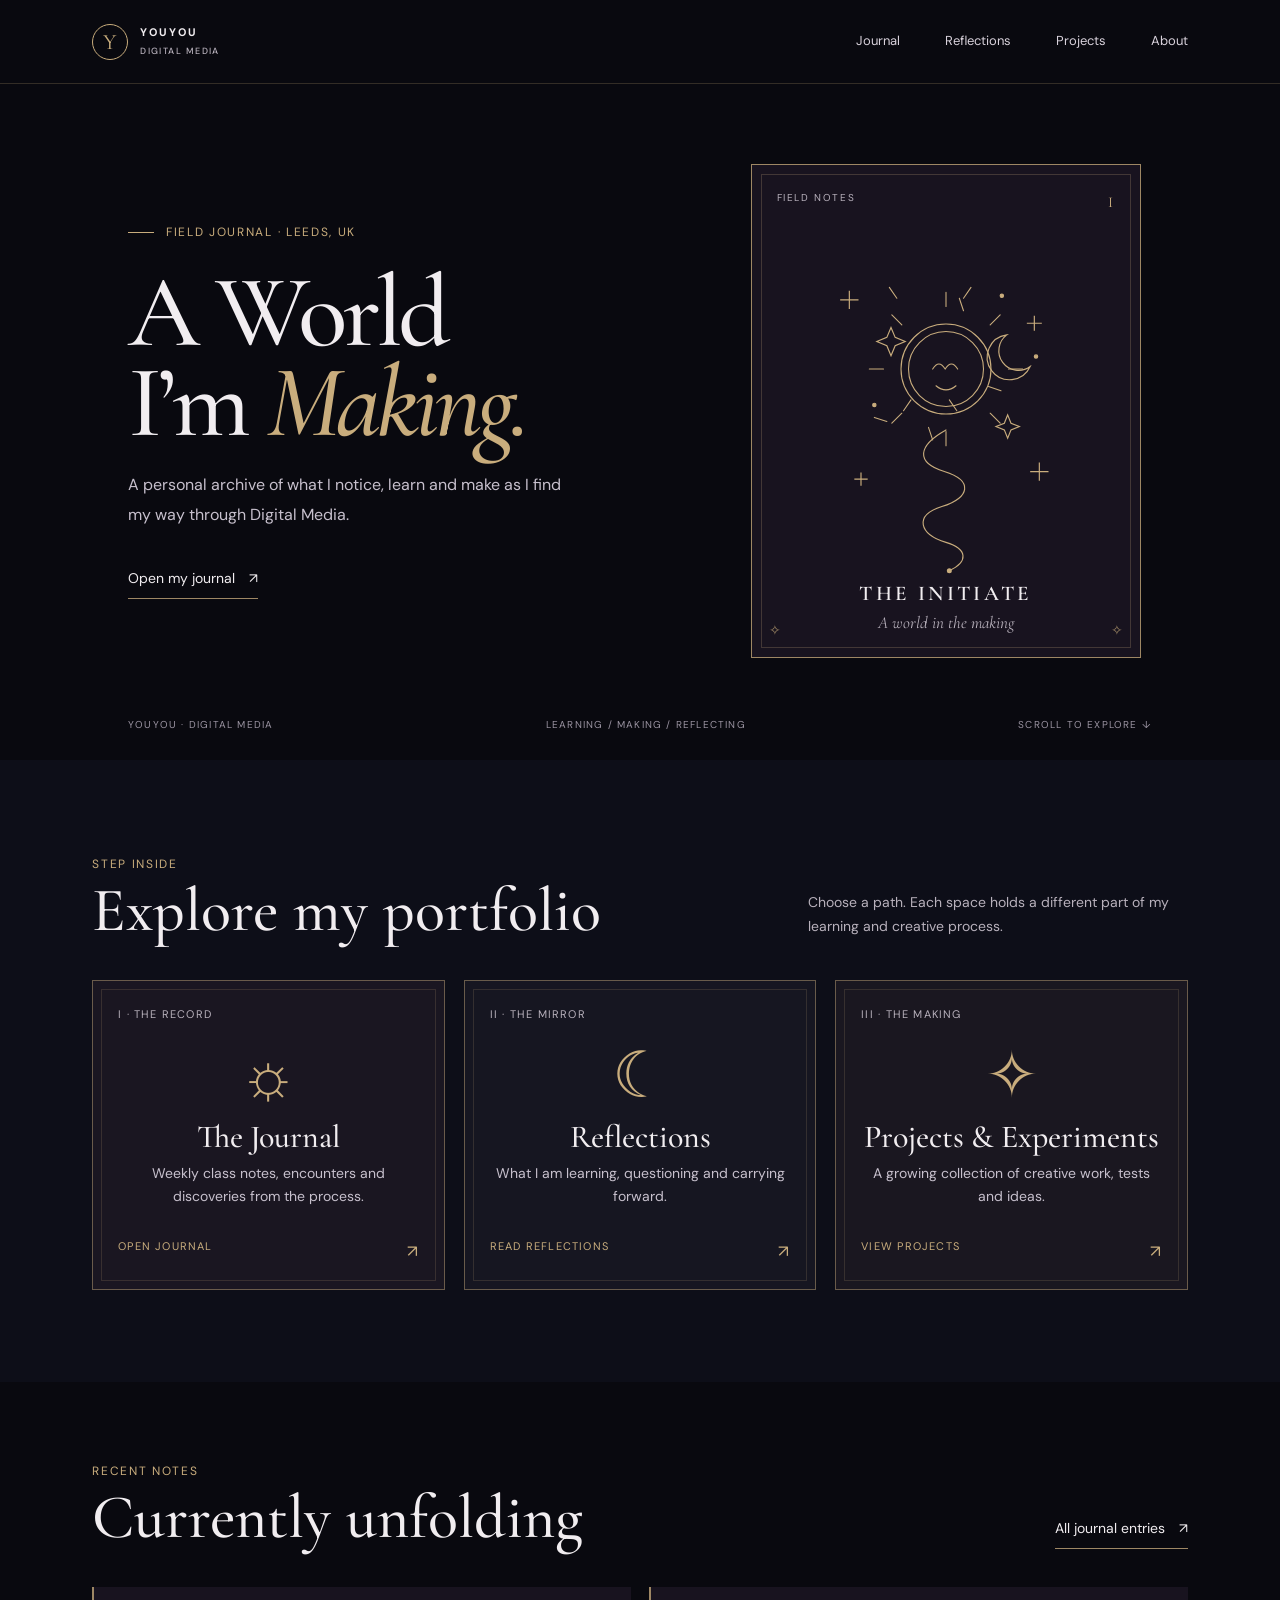
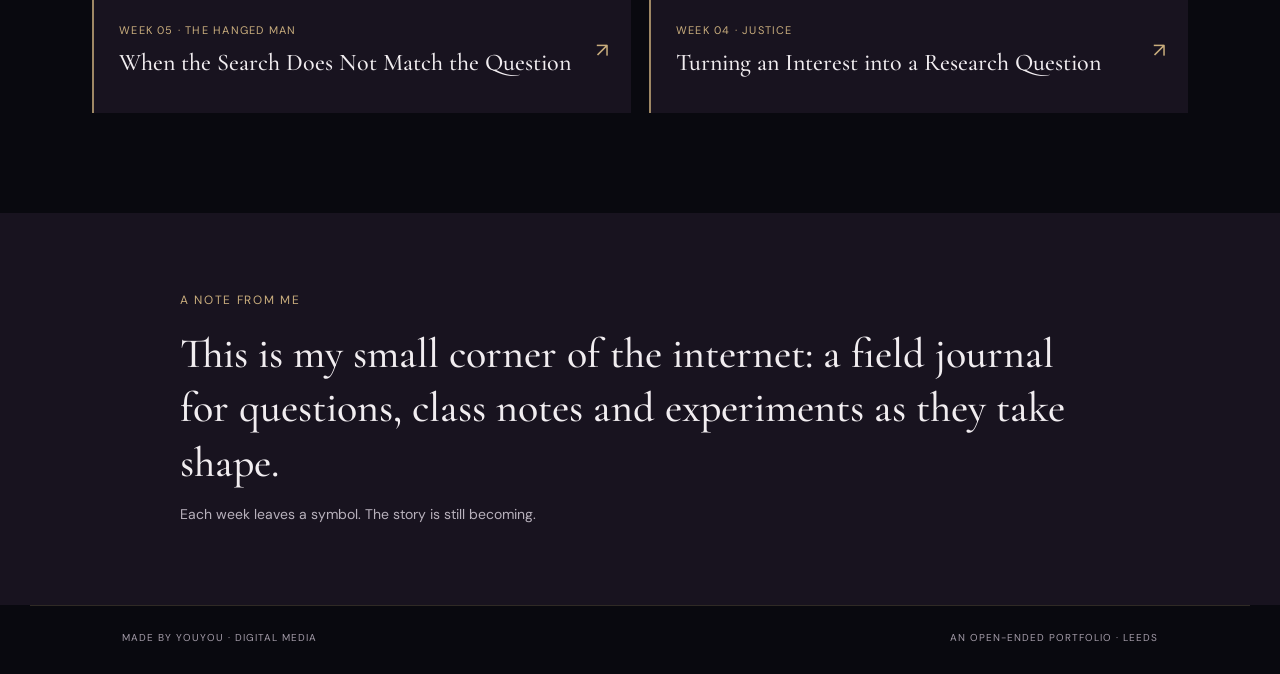
==== index.html @ 844f7102 "Restyle portfolio with personal tarot journal aesthetic Apply the new readable, tarot-inspired visua" ====
<!doctype html>
<html lang="en">
<head>
  <meta charset="utf-8" />
  <meta name="viewport" content="width=device-width, initial-scale=1" />
  <meta name="theme-color" content="#09090f" />
  <meta name="description" content="Youyou's Digital Media portfolio: a personal world of learning, reflection and creative work." />
  <title>A World I’m Making — Youyou</title>
  <link rel="preconnect" href="https://fonts.googleapis.com" />
  <link rel="preconnect" href="https://fonts.gstatic.com" crossorigin />
  <link href="https://fonts.googleapis.com/css2?family=DM+Sans:wght@400;500;600;700&family=Cormorant+Garamond:wght@500;600;700&family=Playfair+Display:wght@500;600;700&display=swap" rel="stylesheet" />
  <link href="stylesheet.css?v=5" rel="stylesheet" type="text/css" />
</head>
<body>
  <div class="site-shell">
    <header class="topbar">
      <a class="wordmark" href="index.html" aria-label="Youyou, home"><span class="wordmark-mark">Y</span><span>YOUYOU <small>DIGITAL MEDIA</small></span></a>
      <nav aria-label="Main navigation"><a href="journal.html">Journal</a><a href="reflections.html">Reflections</a><a href="work.html">Projects</a><a href="index.html#about">About</a></nav>
    </header>
    <main>
      <section class="hero" id="home">
        <div class="hero-copy">
          <p class="eyebrow"><span class="eyebrow-line"></span> FIELD JOURNAL · LEEDS, UK</p>
          <h1>A World<br />I’m <em>Making.</em></h1>
          <p class="hero-intro">A personal archive of what I notice, learn and make as I find my way through Digital Media.</p>
          <a class="text-link" href="journal.html">Open my journal <span aria-hidden="true">↗</span></a>
        </div>
        <a class="arcana-card" href="journal.html" aria-label="Open the journal: The Initiate">
          <span class="card-topline"><span>FIELD NOTES</span><span>I</span></span>
          <svg class="card-sigil" viewBox="0 0 360 420" role="img" aria-label="A sun, crescent moon, stars and winding line">
            <g class="sigil-stars" fill="none" stroke="currentColor" stroke-width="1.4">
              <path d="M64 72v22m-11-11h22M286 102v18m-9-9h18M78 290v16m-8-8h16M292 278v22m-11-11h22"/>
              <path d="m114 116 5 12 12 5-12 5-5 12-5-12-12-5 12-5zM254 221l4 10 10 4-10 4-4 10-4-10-10-4 10-4z"/>
              <circle cx="288" cy="151" r="2" fill="currentColor"/><circle cx="94" cy="209" r="2" fill="currentColor"/><circle cx="247" cy="78" r="2" fill="currentColor"/>
            </g>
            <g class="sigil-sun" fill="none" stroke="currentColor" stroke-width="1.3" stroke-linecap="round">
              <circle cx="180" cy="166" r="54"/><circle cx="180" cy="166" r="45"/>
              <path d="M180 91v-17m0 184v-17m75-75h17m-184 0h17m128-53 12-12m-130 130 12-12m0-106-12-12m130 130-12-12M201 96l-5-15m-32 170-5-15m72-49 15 5m-152 32 15 5m92-148 9-13m-81 148 9-13m-17-122-9-13m81 148-9-13"/>
              <path d="M164 166c5-8 10-8 15 0 5-8 10-8 15 0M168 186q12 10 24 0"/>
            </g>
            <path class="sigil-moon" d="M253 125a27 27 0 1 0 28 38 23 23 0 1 1-28-38Z" fill="none" stroke="currentColor" stroke-width="1.4"/>
            <path class="sigil-thread" d="M180 239c-34 19-37 39-2 50 35 11 31 31-3 42-34 11-27 33 5 43 26 8 27 23 4 34" fill="none" stroke="currentColor" stroke-width="1.35" stroke-linecap="round"/>
            <circle cx="184" cy="408" r="3" fill="currentColor"/>
          </svg>
          <span class="card-title">THE INITIATE</span>
          <span class="card-caption">A world in the making</span>
          <span class="card-corner card-corner--one" aria-hidden="true">✧</span><span class="card-corner card-corner--two" aria-hidden="true">✧</span>
        </a>
        <div class="hero-foot"><span>YOUYOU · DIGITAL MEDIA</span><span>LEARNING / MAKING / REFLECTING</span><span>SCROLL TO EXPLORE ↓</span></div>
      </section>

      <section class="portfolio-index" aria-labelledby="explore-title">
        <div class="section-heading"><div><p class="section-kicker">STEP INSIDE</p><h2 id="explore-title">Explore my portfolio</h2></div><p class="section-description">Choose a path. Each space holds a different part of my learning and creative process.</p></div>
        <div class="portal-grid">
          <a class="portal-card portal-journal" href="journal.html"><span class="portal-number">I · THE RECORD</span><span class="portal-symbol" aria-hidden="true">☼</span><h3>The Journal</h3><p>Weekly class notes, encounters and discoveries from the process.</p><span class="portal-action">Open journal <b aria-hidden="true">↗</b></span></a>
          <a class="portal-card portal-reflections" href="reflections.html"><span class="portal-number">II · THE MIRROR</span><span class="portal-symbol" aria-hidden="true">☾</span><h3>Reflections</h3><p>What I am learning, questioning and carrying forward.</p><span class="portal-action">Read reflections <b aria-hidden="true">↗</b></span></a>
          <a class="portal-card portal-work" href="work.html"><span class="portal-number">III · THE MAKING</span><span class="portal-symbol" aria-hidden="true">✧</span><h3>Projects & Experiments</h3><p>A growing collection of creative work, tests and ideas.</p><span class="portal-action">View projects <b aria-hidden="true">↗</b></span></a>
        </div>
      </section>

      <section class="latest-section">
        <div class="section-heading"><div><p class="section-kicker">RECENT NOTES</p><h2>Currently unfolding</h2></div><a class="text-link" href="journal.html">All journal entries <span aria-hidden="true">↗</span></a></div>
        <div class="latest-grid">
          <a class="latest-link" href="journal.html#week-5"><span>WEEK 05 · THE HANGED MAN</span><strong>When the Search Does Not Match the Question</strong><b aria-hidden="true">↗</b></a>
          <a class="latest-link" href="journal.html#week-4"><span>WEEK 04 · JUSTICE</span><strong>Turning an Interest into a Research Question</strong><b aria-hidden="true">↗</b></a>
        </div>
      </section>

      <section class="intro-band" id="about"><p class="section-kicker">A NOTE FROM ME</p><p class="intro-statement">This is my small corner of the internet: a field journal for questions, class notes and experiments as they take shape.</p><p class="intro-aside">Each week leaves a symbol. The story is still becoming.</p></section>
    </main>
    <footer><span>MADE BY YOUYOU · DIGITAL MEDIA</span><span>AN OPEN-ENDED PORTFOLIO · LEEDS</span></footer>
  </div>
</body>
</html>
---- stylesheet.css ----
:root {
  color-scheme: dark;
  --night: #09090f;
  --night-blue: #0d0e18;
  --plum: #18131f;
  --plum-light: #211a2b;
  --ink: #f1edf0;
  --muted: #b8b1bc;
  --gold: #c9ad7d;
  --gold-soft: #9e8764;
  --lavender: #b8a6cc;
  --blue: #8d9bb5;
  --line: rgba(201, 173, 125, .34);
  --sans: "DM Sans", Arial, sans-serif;
  --serif: "Cormorant Garamond", "Playfair Display", Georgia, serif;
  --ease-ink: cubic-bezier(.22, 1, .36, 1);
}

* { box-sizing: border-box; }
html { scroll-behavior: smooth; scroll-padding-top: 90px; background: var(--night); }
body { margin: 0; color: var(--ink); background: var(--night); font: 16px/1.75 var(--sans); -webkit-font-smoothing: antialiased; }
::selection { color: var(--night); background: var(--gold); }
a { color: inherit; }
a:focus-visible { outline: 2px solid var(--gold); outline-offset: 5px; }
.site-shell { overflow: hidden; min-height: 100vh; }

.topbar { position: relative; z-index: 5; display: flex; align-items: center; justify-content: space-between; gap: 28px; max-width: 1360px; height: 84px; margin: 0 auto; padding: 0 7.2%; border-bottom: 1px solid rgba(201,173,125,.22); }
.wordmark { display: flex; align-items: center; gap: 12px; color: var(--ink); text-decoration: none; font-size: 11px; font-weight: 700; letter-spacing: .17em; }
.wordmark-mark { display: grid; width: 36px; height: 36px; place-items: center; border: 1px solid var(--gold); border-radius: 50%; color: var(--gold); font: 22px/1 var(--serif); }
.wordmark small { display: block; margin-top: 2px; color: var(--muted); font-size: 9px; font-weight: 500; letter-spacing: .16em; }
nav { display: flex; align-items: center; gap: clamp(20px, 3.5vw, 46px); }
nav a { position: relative; padding: 8px 0; color: #d9d2dc; text-decoration: none; font-size: 13px; transition: color .2s ease; }
nav a::after { position: absolute; right: 100%; bottom: 2px; left: 0; height: 1px; background: var(--gold); content: ""; transition: right .25s var(--ease-ink); }
nav a:hover, nav a[aria-current="page"] { color: var(--gold); }
nav a:hover::after, nav a[aria-current="page"]::after { right: 0; }

h1, h2, h3, h4, p { margin-top: 0; }
h1, h2, h3 { font-family: var(--serif); font-weight: 500; }
h1 { margin: 26px 0 23px; font-size: clamp(60px, 8vw, 104px); line-height: .88; letter-spacing: -.045em; }
h1 em, h2 em { color: var(--gold); font-weight: 500; }
.eyebrow, .section-kicker { color: var(--gold); font-size: 12px; line-height: 1.5; letter-spacing: .14em; }
.eyebrow { display: flex; align-items: center; gap: 12px; margin-bottom: 0; }
.eyebrow-line { width: 26px; height: 1px; background: var(--gold); }
.text-link { display: inline-flex; align-items: center; gap: 14px; padding: 7px 0; border-bottom: 1px solid var(--gold-soft); color: var(--ink); text-decoration: none; font-size: 14px; transition: color .18s ease, gap .18s ease, border-color .18s ease; }
.text-link:hover { gap: 19px; border-color: var(--gold); color: var(--gold); }

.hero { position: relative; display: grid; grid-template-columns: minmax(0,1fr) minmax(290px,.78fr); align-items: center; gap: 8%; max-width: 1360px; min-height: 650px; margin: 0 auto; padding: 80px 10% 102px; }
.hero-copy { position: relative; z-index: 1; max-width: 620px; animation: arrive .85s var(--ease-ink) both; }
.hero-intro { max-width: 440px; margin-bottom: 30px; color: #c7c0cd; font-size: 16px; line-height: 1.85; }
.arcana-card { position: relative; display: flex; width: min(100%, 390px); min-height: 494px; flex-direction: column; align-items: center; justify-self: center; padding: 24px 25px 23px; overflow: hidden; border: 1px solid var(--gold-soft); background: var(--plum); color: var(--gold); text-align: center; text-decoration: none; animation: arrive 1s .12s var(--ease-ink) both, card-drift 9s 1.2s ease-in-out infinite; transition: border-color .25s ease, background .25s ease, transform .25s ease; }
.arcana-card::before { position: absolute; inset: 9px; border: 1px solid rgba(201,173,125,.24); content: ""; pointer-events: none; }
.arcana-card:hover { border-color: var(--gold); background: #1e1726; transform: translateY(-5px) rotate(-.6deg); }
.card-topline { position: relative; z-index: 1; display: flex; width: 100%; justify-content: space-between; color: var(--muted); font-size: 10px; letter-spacing: .16em; }
.card-topline span:last-child { color: var(--gold); font-family: var(--serif); font-size: 15px; }
.card-sigil { width: 100%; max-width: 300px; flex: 1; margin: 12px auto 0; overflow: visible; color: var(--gold); }
.sigil-sun { transform-origin: 180px 166px; animation: slow-turn 100s linear infinite; }
.sigil-thread { stroke-dasharray: 280; stroke-dashoffset: 0; animation: thread-wake 1.5s .4s var(--ease-ink) both; }
.card-title { margin-top: -4px; color: var(--ink); font: 600 21px/1.2 var(--serif); letter-spacing: .16em; }
.card-caption { margin-top: 6px; color: var(--muted); font: italic 17px/1.3 var(--serif); }
.card-corner { position: absolute; bottom: 15px; color: var(--gold-soft); font-size: 14px; }
.card-corner--one { left: 17px; }.card-corner--two { right: 17px; }
.hero-foot { position: absolute; right: 10%; bottom: 27px; left: 10%; display: flex; justify-content: space-between; gap: 16px; color: #9b94a2; font-size: 10px; letter-spacing: .12em; }

.portfolio-index, .latest-section, .subpage-hero, .page-content { max-width: 1360px; margin: 0 auto; padding-right: 7.2%; padding-left: 7.2%; }
.portfolio-index { padding-top: 95px; padding-bottom: 92px; background: var(--night-blue); }
.latest-section { padding-top: 80px; padding-bottom: 100px; }
.section-heading { display: flex; align-items: end; justify-content: space-between; gap: 34px; margin-bottom: 38px; }
.section-heading h2 { margin: 5px 0 0; color: var(--ink); font-size: clamp(40px, 5vw, 62px); line-height: .98; }
.section-kicker { margin-bottom: 8px; }
.section-description { max-width: 380px; margin: 0 0 3px; color: var(--muted); font-size: 14px; line-height: 1.75; }
.portal-grid { display: grid; grid-template-columns: repeat(3,minmax(0,1fr)); gap: 19px; }
.portal-card { position: relative; display: flex; min-height: 310px; flex-direction: column; padding: 24px 25px 22px; overflow: hidden; border: 1px solid rgba(201,173,125,.46); background: var(--plum); text-decoration: none; transition: transform .25s var(--ease-ink), border-color .25s ease, background .25s ease; }
.portal-card::before { position: absolute; inset: 8px; border: 1px solid rgba(201,173,125,.17); content: ""; pointer-events: none; }
.portal-card:hover { transform: translateY(-5px); border-color: var(--gold); background: var(--plum-light); }
.portal-card:focus-visible { outline-offset: 5px; }
.portal-number, .portal-action, .latest-link span, .entry-meta, .entry-note > span, .project-topline, .project-details span, .project-note > span { font-size: 11px; letter-spacing: .11em; text-transform: uppercase; }
.portal-number { position: relative; z-index: 1; color: var(--muted); }
.portal-symbol { align-self: center; margin: 23px 0 7px; color: var(--gold); font: 64px/.95 var(--serif); transition: transform .45s var(--ease-ink); }
.portal-card:hover .portal-symbol { transform: rotate(-8deg) scale(1.08); }
.portal-card h3 { position: relative; margin: 5px 0 9px; color: var(--ink); font-size: 32px; line-height: 1.05; text-align: center; }
.portal-card p { position: relative; max-width: 300px; align-self: center; margin-bottom: 24px; color: #c7c0cd; font-size: 14px; line-height: 1.65; text-align: center; }
.portal-action { display: flex; justify-content: space-between; gap: 14px; margin-top: auto; color: var(--gold); }
.portal-action b { font-size: 17px; font-weight: 400; transition: transform .2s ease; }
.portal-card:hover .portal-action b { transform: translateX(4px); }
.portal-journal { background-color: #1a1621; }.portal-reflections { background-color: #161621; }.portal-work { background-color: #1a1720; }
.latest-grid { display: grid; grid-template-columns: 1fr 1fr; gap: 18px; }
.latest-link { position: relative; display: flex; min-height: 126px; flex-direction: column; justify-content: center; gap: 8px; padding: 23px 56px 23px 25px; border-left: 2px solid var(--gold-soft); background: var(--plum); text-decoration: none; transition: background .2s ease, padding .2s ease; }
.latest-link:hover { padding-left: 31px; background: var(--plum-light); }
.latest-link span { color: var(--gold); }
.latest-link strong { color: var(--ink); font: 500 24px/1.2 var(--serif); }
.latest-link > b { position: absolute; top: 50%; right: 22px; color: var(--gold); font-size: 20px; font-weight: 400; transform: translateY(-50%); }
.intro-band { padding: 78px max(10%,calc((100% - 920px)/2)); background: var(--plum); }
.intro-band .section-kicker { margin-bottom: 18px; }
.intro-statement { max-width: 930px; margin-bottom: 12px; color: var(--ink); font: 500 clamp(27px,3.5vw,42px)/1.3 var(--serif); }
.intro-aside { margin: 0; color: var(--muted); font-size: 14px; }

.subpage-hero { padding-top: 82px; padding-bottom: 45px; }
.subpage-hero h1 { max-width: 850px; margin: 22px 0 18px; font-size: clamp(54px,7.3vw,92px); line-height: .93; letter-spacing: -.025em; }
.subpage-hero .hero-intro { max-width: 660px; margin-bottom: 0; }
.page-jump { display: flex; flex-wrap: wrap; gap: 10px; margin-top: 28px; }
.page-jump a { padding: 8px 13px; border: 1px solid var(--line); color: #d7ceda; text-decoration: none; font-size: 13px; transition: border-color .2s ease, color .2s ease, background .2s ease; }
.page-jump a:hover { border-color: var(--gold); background: var(--plum); color: var(--gold); }
.page-content { padding-top: 13px; padding-bottom: 100px; }
.page-entry { display: grid; grid-template-columns: 145px minmax(0,1fr) 195px; align-items: start; gap: 29px; padding: 43px 0 47px; border-top: 1px solid rgba(201,173,125,.2); scroll-margin-top: 34px; }
.entry-meta { position: relative; display: flex; min-height: 190px; flex-direction: column; align-items: center; justify-content: space-between; padding: 14px 12px 13px; overflow: hidden; border: 1px solid rgba(201,173,125,.48); background: var(--plum); color: var(--muted); text-align: center; }
.entry-meta::before { display: grid; min-height: 86px; place-items: center; color: var(--gold); content: "✧"; font: 54px/1 var(--serif); }
.entry-meta::after { color: var(--gold); content: "THE FOOL"; font: 600 13px/1.2 var(--serif); letter-spacing: .13em; }
.entry-meta span:first-child { color: var(--muted); font-size: 10px; }
.entry-meta span:last-child { color: var(--ink); font-size: 11px; letter-spacing: .08em; }
#week-1 .entry-meta::before { content: "✧"; } #week-1 .entry-meta::after { content: "THE FOOL"; }
#week-2 .entry-meta::before { content: "∞"; } #week-2 .entry-meta::after { content: "THE MAGICIAN"; }
#week-3 .entry-meta::before { content: "☾"; } #week-3 .entry-meta::after { content: "THE HERMIT"; }
#week-4 .entry-meta::before { content: "◉"; } #week-4 .entry-meta::after { content: "JUSTICE"; }
#week-5 .entry-meta::before { content: "⌁"; } #week-5 .entry-meta::after { content: "THE HANGED MAN"; }
.entry-prose { min-width: 0; }
.entry-prose h2, .project-card h2 { margin: 0 0 18px; color: var(--ink); font-size: clamp(30px,3.5vw,43px); line-height: 1.06; }
.entry-prose p { max-width: 760px; margin: 0 0 17px; color: #d1cbd4; font-size: 15px; line-height: 1.9; }
.entry-prose p:last-child { margin-bottom: 0; }
.entry-prose em { color: var(--lavender); }
.entry-prose a { color: var(--gold); text-decoration-thickness: 1px; text-underline-offset: .2em; }
.entry-note { align-self: start; margin-top: 5px; padding: 15px 16px 17px; border-left: 2px solid var(--gold-soft); background: var(--plum); }
.entry-note > span { color: var(--gold); }
.entry-note p, .project-note p { margin: 8px 0 0; color: #d2cbd6; font: italic 20px/1.35 var(--serif); }
.embedded-board { max-width: 100%; min-width: 0; margin: 30px 0 12px; overflow: hidden; border: 1px solid rgba(201,173,125,.42); background: var(--plum); }
.embedded-board iframe { display: block; width: 100%; min-height: 620px; border: 0; background: var(--plum); }
.embedded-board .padlet-screenshot { display: block; width: 100%; max-width: 100%; height: auto; object-fit: contain; }
.embedded-board figcaption { padding: 12px 15px; color: var(--muted); font-size: 13px; line-height: 1.55; }
.embedded-board figcaption a { color: var(--gold); }
.dataset-placeholder { margin: 28px 0 8px; padding: 18px 20px; border-left: 2px solid var(--gold); background: var(--plum); }
.dataset-placeholder span { display: block; margin-bottom: 8px; color: var(--gold); font-size: 12px; letter-spacing: .12em; }
.dataset-placeholder p { margin: 0; color: var(--muted); font-size: 14px; }

.project-card { padding: 30px; border: 1px solid rgba(201,173,125,.48); background: var(--plum); }
.project-topline { display: flex; justify-content: space-between; gap: 15px; margin-bottom: 32px; color: var(--gold); }
.project-summary { max-width: 770px; color: #d1cbd4; font-size: 16px; line-height: 1.85; }
.project-details { display: grid; grid-template-columns: 1fr 1fr; gap: 24px; margin: 25px 0; padding-top: 20px; border-top: 1px solid var(--line); }
.project-details span, .project-note > span { color: var(--gold); }
.project-details p { margin: 8px 0 0; color: var(--muted); font-size: 14px; }
.project-note { padding: 27px 4px; }

footer { display: flex; max-width: 1220px; justify-content: space-between; gap: 20px; margin: 0 auto; padding: 23px 7.2% 28px; border-top: 1px solid rgba(201,173,125,.2); color: #a49ca9; font-size: 10px; letter-spacing: .1em; }
footer a { text-decoration-color: var(--gold-soft); text-underline-offset: .2em; }

@keyframes arrive { from { opacity: .01; transform: translateY(16px); } to { opacity: 1; transform: translateY(0); } }
@keyframes card-drift { 0%,100% { translate: 0 0; } 50% { translate: 0 -5px; } }
@keyframes slow-turn { to { transform: rotate(360deg); } }
@keyframes thread-wake { from { stroke-dashoffset: 280; } to { stroke-dashoffset: 0; } }

@media (max-width: 900px) {
  .hero { min-height: 585px; padding-right: 7%; padding-left: 7%; gap: 5%; }
  .arcana-card { width: min(100%,350px); min-height: 450px; }
  .page-entry { grid-template-columns: 125px minmax(0,1fr); gap: 25px; }
  .entry-note { grid-column: 2; max-width: 430px; }
  .entry-meta { min-height: 174px; }
  .entry-meta::before { min-height: 75px; font-size: 47px; }
}
@media (max-width: 680px) {
  .topbar { height: auto; min-height: 72px; padding: 14px 6%; flex-wrap: wrap; }
  nav { width: 100%; justify-content: space-between; gap: 12px; }
  nav a { font-size: 12px; }
  .hero { min-height: auto; grid-template-columns: 1fr; gap: 35px; padding: 69px 8% 92px; }
  .hero-copy { padding: 0; }
  h1 { font-size: clamp(60px,15vw,88px); }
  .hero-intro { max-width: 470px; font-size: 15px; }
  .arcana-card { width: min(80vw,350px); min-height: 435px; }
  .hero-foot { right: 8%; left: 8%; flex-wrap: wrap; font-size: 9px; }
  .hero-foot span:nth-child(2) { display: none; }
  .portfolio-index, .latest-section, .subpage-hero, .page-content { padding-right: 7%; padding-left: 7%; }
  .portfolio-index { padding-top: 68px; padding-bottom: 66px; }
  .latest-section { padding-top: 62px; padding-bottom: 72px; }
  .section-heading { align-items: flex-start; flex-direction: column; gap: 17px; margin-bottom: 28px; }
  .section-heading h2 { font-size: clamp(38px,10vw,52px); }
  .section-description { max-width: 460px; }
  .portal-grid { grid-template-columns: 1fr; gap: 14px; }
  .portal-card { min-height: 262px; padding: 22px; }
  .portal-symbol { margin-top: 15px; font-size: 55px; }
  .portal-card h3 { font-size: 31px; }
  .latest-grid, .project-details { grid-template-columns: 1fr; }
  .latest-link { min-height: 118px; }
  .intro-band { padding: 63px 8%; }
  .subpage-hero { padding-top: 60px; padding-bottom: 37px; }
  .subpage-hero h1 { font-size: clamp(55px,13vw,78px); }
  .page-jump { gap: 8px; }
  .page-jump a { padding: 7px 10px; font-size: 12px; }
  .page-content { padding-bottom: 68px; }
  .page-entry { grid-template-columns: 1fr; gap: 17px; padding: 31px 0 36px; }
  .entry-meta { display: grid; width: 100%; min-height: 0; grid-template-columns: 42px 1fr auto; align-items: center; justify-content: start; gap: 8px 12px; padding: 12px 14px; text-align: left; }
  .entry-meta::before { grid-row: span 2; min-height: 42px; font-size: 35px; }
  .entry-meta::after { justify-self: end; grid-column: 3; grid-row: 1 / span 2; font-size: 11px; text-align: right; }
  .entry-meta span:first-child { grid-column: 2; align-self: end; }
  .entry-meta span:last-child { grid-column: 2; align-self: start; }
  .entry-note { grid-column: 1; max-width: 480px; }
  .entry-prose h2, .project-card h2 { font-size: clamp(30px,8vw,38px); }
  .entry-prose p { font-size: 15px; }
  .embedded-board iframe { min-height: 480px; }
  footer { padding: 20px 7% 25px; flex-direction: column; gap: 8px; }
}
@media (prefers-reduced-motion: reduce) {
  html { scroll-behavior: auto; }
  *, *::before, *::after { animation-duration: .01ms !important; animation-iteration-count: 1 !important; scroll-behavior: auto !important; transition-duration: .01ms !important; }
}
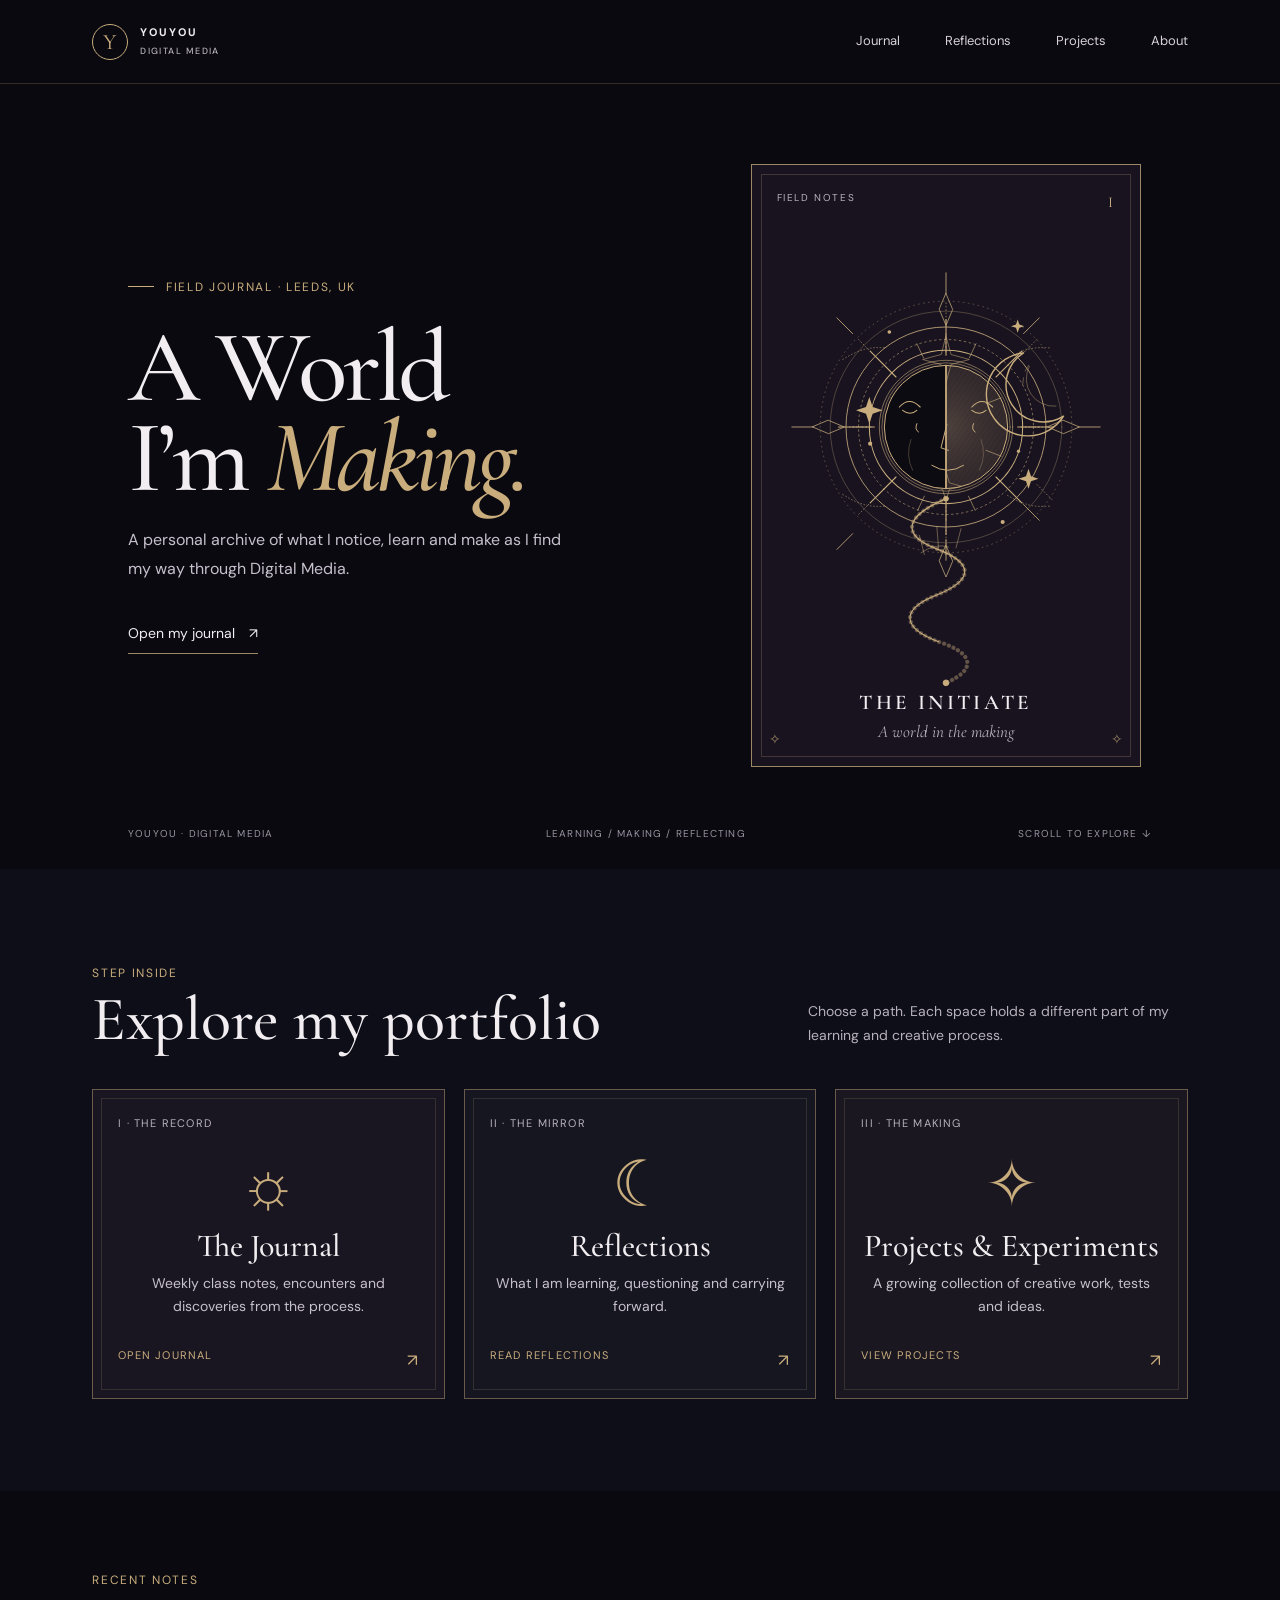
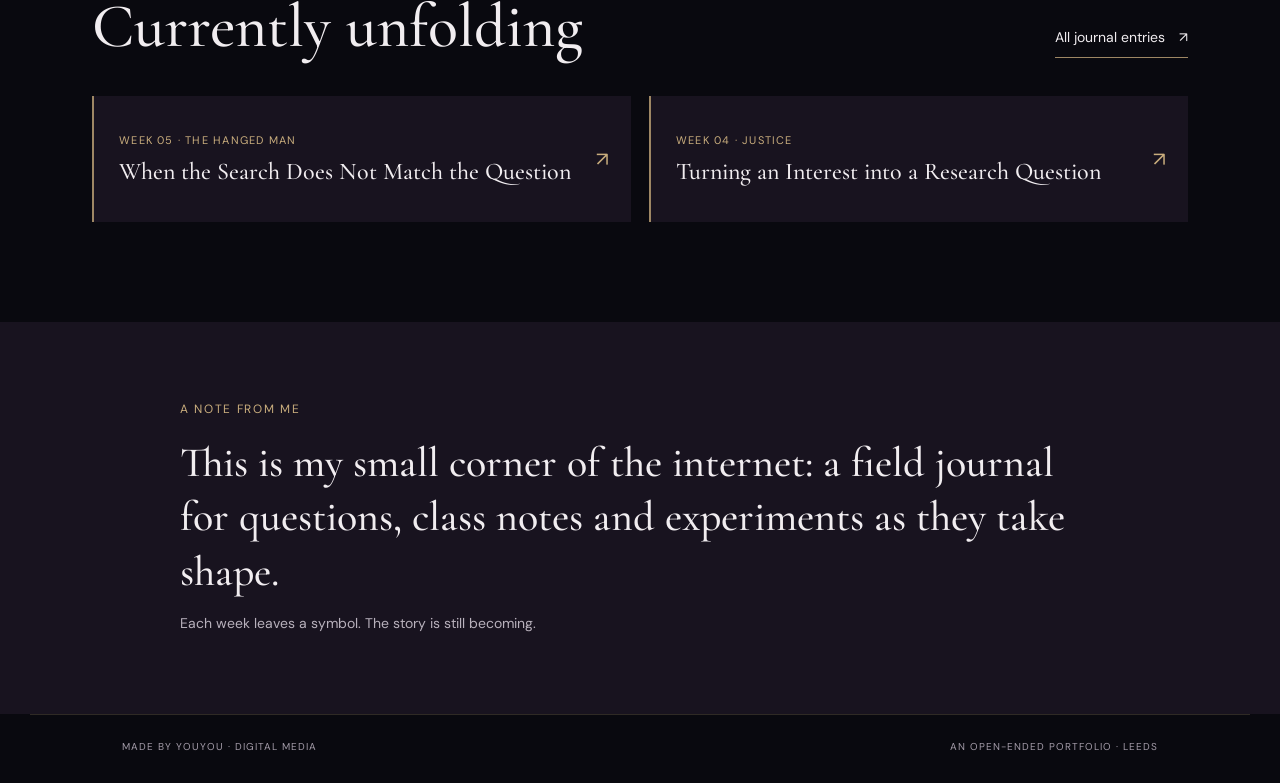
==== commit 6eece2eb: "Redraw the homepage tarot cover" ====
--- a/index.html
+++ b/index.html
@@ -1,15 +1,14 @@
 <!doctype html>
-<html lang="en">
-<head>
-  <meta charset="utf-8" />
-  <meta name="viewport" content="width=device-width, initial-scale=1" />
-  <meta name="theme-color" content="#09090f" />
-  <meta name="description" content="Youyou's Digital Media portfolio: a personal world of learning, reflection and creative work." />
+<html lang="en"><head>
+  <meta charset="utf-8">
+  <meta name="viewport" content="width=device-width, initial-scale=1">
+  <meta name="theme-color" content="#09090f">
+  <meta name="description" content="Youyou's Digital Media portfolio: a personal world of learning, reflection and creative work.">
   <title>A World I’m Making — Youyou</title>
-  <link rel="preconnect" href="https://fonts.googleapis.com" />
-  <link rel="preconnect" href="https://fonts.gstatic.com" crossorigin />
-  <link href="https://fonts.googleapis.com/css2?family=DM+Sans:wght@400;500;600;700&family=Cormorant+Garamond:wght@500;600;700&family=Playfair+Display:wght@500;600;700&display=swap" rel="stylesheet" />
-  <link href="stylesheet.css?v=5" rel="stylesheet" type="text/css" />
+  <link rel="preconnect" href="https://fonts.googleapis.com">
+  <link rel="preconnect" href="https://fonts.gstatic.com" crossorigin="">
+  <link href="https://fonts.googleapis.com/css2?family=DM+Sans:wght@400;500;600;700&amp;family=Cormorant+Garamond:wght@500;600;700&amp;family=Playfair+Display:wght@500;600;700&amp;display=swap" rel="stylesheet">
+  <link href="stylesheet.css?v=7" rel="stylesheet" type="text/css">
 </head>
 <body>
   <div class="site-shell">
@@ -21,26 +20,64 @@
       <section class="hero" id="home">
         <div class="hero-copy">
           <p class="eyebrow"><span class="eyebrow-line"></span> FIELD JOURNAL · LEEDS, UK</p>
-          <h1>A World<br />I’m <em>Making.</em></h1>
+          <h1>A World<br>I’m <em>Making.</em></h1>
           <p class="hero-intro">A personal archive of what I notice, learn and make as I find my way through Digital Media.</p>
           <a class="text-link" href="journal.html">Open my journal <span aria-hidden="true">↗</span></a>
         </div>
         <a class="arcana-card" href="journal.html" aria-label="Open the journal: The Initiate">
           <span class="card-topline"><span>FIELD NOTES</span><span>I</span></span>
-          <svg class="card-sigil" viewBox="0 0 360 420" role="img" aria-label="A sun, crescent moon, stars and winding line">
-            <g class="sigil-stars" fill="none" stroke="currentColor" stroke-width="1.4">
-              <path d="M64 72v22m-11-11h22M286 102v18m-9-9h18M78 290v16m-8-8h16M292 278v22m-11-11h22"/>
-              <path d="m114 116 5 12 12 5-12 5-5 12-5-12-12-5 12-5zM254 221l4 10 10 4-10 4-4 10-4-10-10-4 10-4z"/>
-              <circle cx="288" cy="151" r="2" fill="currentColor"/><circle cx="94" cy="209" r="2" fill="currentColor"/><circle cx="247" cy="78" r="2" fill="currentColor"/>
+          <span class="card-orbit card-orbit--one" aria-hidden="true"></span>
+          <span class="card-orbit card-orbit--two" aria-hidden="true"></span>
+          <span class="card-dust" aria-hidden="true"><i></i><i></i><i></i><i></i><i></i><i></i><i></i><i></i><i></i></span>
+          <svg class="card-sigil" viewBox="0 0 360 560" role="img" aria-label="An engraved sun and moon surrounded by a celestial chart">
+            <defs>
+              <radialGradient id="sun-ink"><stop stop-color="#d7bd8c" stop-opacity=".18"></stop><stop offset=".68" stop-color="#9b7c5b" stop-opacity=".04"></stop><stop offset="1" stop-color="#17111e" stop-opacity="0"></stop></radialGradient>
+              <pattern id="etch-lines" width="5" height="5" patternUnits="userSpaceOnUse" patternTransform="rotate(35)"><path d="M0 0v5" stroke="#c9ad7d" stroke-opacity=".32" stroke-width=".7"></path></pattern>
+            </defs>
+            <g class="sigil-engraving" fill="none" stroke="currentColor" stroke-linecap="round" stroke-linejoin="round">
+              <circle cx="180" cy="240" r="151" stroke-width=".7" stroke-dasharray="1 5" opacity=".65"></circle>
+              <circle cx="180" cy="240" r="139" stroke-width=".65" opacity=".58"></circle>
+              <circle cx="180" cy="240" r="120" stroke-width="1"></circle>
+              <circle cx="180" cy="240" r="105" stroke-width=".7" stroke-dasharray="2 4"></circle>
+              <circle cx="180" cy="240" r="92" stroke-width="1.3"></circle>
+              <circle cx="180" cy="240" r="77" stroke-width=".65"></circle>
+              <path d="M180 55v25m0 320v-25M-5 240h26m318 0h26M49 109l19 19m224 224-19-19m19-224-19 19M68 368l-19 19" stroke-width="1"></path>
+              <path d="M180 80l8 19-8 19-8-19zM180 382l8 19-8 19-8-19zM20 240l19 8 19-8-19-8zM302 240l19 8 19-8-19-8z" stroke-width=".9"></path>
+              <path d="M180 91v25m0 248v25m-116-149h25m182 0h25M75 135l18 18m214 174-18-18m0-174-18 18M93 327l-18 18" stroke-width=".7" stroke-dasharray="1 3"></path>
+              <path d="M180 131l6 22 22 6-22 6-6 22-6-22-22-6 22-6zM180 293l4 14 14 4-14 4-4 14-4-14-14-4 14-4z" stroke-width=".8" opacity=".8"></path>
+              <path d="M56 159c23-14 34-15 52-14m196 0c-18-1-29 0-52 14M56 321c23 14 34 15 52 14m196 0c-18 1-29 0-52-14" stroke-width=".65" stroke-dasharray="1 3"></path>
             </g>
-            <g class="sigil-sun" fill="none" stroke="currentColor" stroke-width="1.3" stroke-linecap="round">
-              <circle cx="180" cy="166" r="54"/><circle cx="180" cy="166" r="45"/>
-              <path d="M180 91v-17m0 184v-17m75-75h17m-184 0h17m128-53 12-12m-130 130 12-12m0-106-12-12m130 130-12-12M201 96l-5-15m-32 170-5-15m72-49 15 5m-152 32 15 5m92-148 9-13m-81 148 9-13m-17-122-9-13m81 148-9-13"/>
-              <path d="M164 166c5-8 10-8 15 0 5-8 10-8 15 0M168 186q12 10 24 0"/>
+            <g class="sigil-rays" stroke="currentColor" stroke-linecap="round">
+              <path d="M180 111v43m0 172v43M51 240h43m172 0h43M89 149l31 31m120 120 31 31m0-182-31 31M120 300l-31 31" stroke-width="1.3"></path>
+              <path d="M180 128v22m0 180v22M68 240h22m180 0h22M100 160l16 16m128 128 16 16m0-160-16 16m-128 128-16 16" stroke-width=".7" stroke-dasharray="2 3"></path>
+              <path d="M145 140l8 17m54 166 8 17m-69 0 8-17m54-166 8-17M114 205l18 7m96 56 18 7m0-70-18 7m-96 56-18 7" stroke-width=".75"></path>
             </g>
-            <path class="sigil-moon" d="M253 125a27 27 0 1 0 28 38 23 23 0 1 1-28-38Z" fill="none" stroke="currentColor" stroke-width="1.4"/>
-            <path class="sigil-thread" d="M180 239c-34 19-37 39-2 50 35 11 31 31-3 42-34 11-27 33 5 43 26 8 27 23 4 34" fill="none" stroke="currentColor" stroke-width="1.35" stroke-linecap="round"/>
-            <circle cx="184" cy="408" r="3" fill="currentColor"/>
+            <circle cx="180" cy="240" r="91" fill="url(#sun-ink)"></circle>
+            <circle cx="180" cy="240" r="75" fill="url(#etch-lines)" opacity=".34"></circle>
+            <g class="sigil-face" stroke="currentColor" stroke-linecap="round" stroke-linejoin="round">
+              <path d="M180 166a74 74 0 0 0 0 148z" fill="#0d0b12" stroke-width="1.2"></path>
+              <path d="M180 166a74 74 0 0 1 0 148z" fill="#c9ad7d" fill-opacity=".13" stroke-width="1.2"></path>
+              <path d="M124 216q12-13 25 0m62 0q12-13 25 0M128 220q9 7 17 0m66 0q9 7 17 0" fill="none" stroke-width="1.3"></path>
+              <path d="M145 236q-3 7 2 10m66-10q-3 7 2 10m-34-9-7 28 9 3m-20 18q19 12 38 0" fill="none" stroke-width="1.2"></path>
+              <path d="M138 255q-7 19 2 37m82-37q7 19-2 37" fill="none" stroke-width=".55" opacity=".65"></path>
+              <circle cx="180" cy="240" r="80" fill="none" stroke-width=".7"></circle>
+            </g>
+            <g class="sigil-moon" fill="none" stroke="currentColor" stroke-linecap="round" stroke-linejoin="round">
+              <path d="M273 151a50 50 0 1 0 48 76 43 43 0 1 1-48-76Z" stroke-width="1.7"></path>
+              <path d="M280 167a33 33 0 0 0 32 48m-37-42 4-7m-7 23 1-8" stroke-width=".7" opacity=".75"></path>
+            </g>
+            <g class="sigil-stars" fill="currentColor">
+              <path d="m88 204 4 12 12 4-12 4-4 12-4-12-12-4 12-4zM279 290l3 9 9 3-9 3-3 9-3-9-9-3 9-3zM266 111l2 6 6 2-6 2-2 6-2-6-6-2 6-2z"></path>
+              <circle cx="89" cy="260" r="2.5"></circle><circle cx="267" cy="269" r="2"></circle><circle cx="112" cy="126" r="2.2"></circle><circle cx="248" cy="354" r="2.5"></circle>
+            </g>
+            <g class="sigil-thread" fill="none" stroke="currentColor" stroke-linecap="round" stroke-linejoin="round">
+              <path d="M180 326c-49 21-55 43-12 60 45 17 47 37 0 56-45 18-40 41 7 57 40 14 40 33 5 48" stroke-width="1.4"></path>
+              <path d="M180 326c-49 21-55 43-12 60 45 17 47 37 0 56-45 18-40 41 7 57 40 14 40 33 5 48" stroke-width="5" stroke-dasharray=".1 6" opacity=".42"></path>
+              <circle cx="180" cy="326" r="3" fill="currentColor"></circle><circle cx="180" cy="547" r="3.5" fill="currentColor"></circle>
+            </g>
+            <g class="sigil-hand" fill="none" stroke="currentColor" stroke-linecap="round" opacity=".72">
+              <path d="M154 393l-6-23m23 15-2-26m23 26 6-23m-48 29q17-12 33-7" stroke-width=".8"></path>
+            </g>
           </svg>
           <span class="card-title">THE INITIATE</span>
           <span class="card-caption">A world in the making</span>
@@ -54,7 +91,7 @@
         <div class="portal-grid">
           <a class="portal-card portal-journal" href="journal.html"><span class="portal-number">I · THE RECORD</span><span class="portal-symbol" aria-hidden="true">☼</span><h3>The Journal</h3><p>Weekly class notes, encounters and discoveries from the process.</p><span class="portal-action">Open journal <b aria-hidden="true">↗</b></span></a>
           <a class="portal-card portal-reflections" href="reflections.html"><span class="portal-number">II · THE MIRROR</span><span class="portal-symbol" aria-hidden="true">☾</span><h3>Reflections</h3><p>What I am learning, questioning and carrying forward.</p><span class="portal-action">Read reflections <b aria-hidden="true">↗</b></span></a>
-          <a class="portal-card portal-work" href="work.html"><span class="portal-number">III · THE MAKING</span><span class="portal-symbol" aria-hidden="true">✧</span><h3>Projects & Experiments</h3><p>A growing collection of creative work, tests and ideas.</p><span class="portal-action">View projects <b aria-hidden="true">↗</b></span></a>
+          <a class="portal-card portal-work" href="work.html"><span class="portal-number">III · THE MAKING</span><span class="portal-symbol" aria-hidden="true">✧</span><h3>Projects &amp; Experiments</h3><p>A growing collection of creative work, tests and ideas.</p><span class="portal-action">View projects <b aria-hidden="true">↗</b></span></a>
         </div>
       </section>
 
@@ -70,5 +107,6 @@
     </main>
     <footer><span>MADE BY YOUYOU · DIGITAL MEDIA</span><span>AN OPEN-ENDED PORTFOLIO · LEEDS</span></footer>
   </div>
-</body>
-</html>
+
+
+</body></html>
--- a/stylesheet.css
+++ b/stylesheet.css
@@ -33,6 +33,28 @@
 nav a::after { position: absolute; right: 100%; bottom: 2px; left: 0; height: 1px; background: var(--gold); content: ""; transition: right .25s var(--ease-ink); }
 nav a:hover, nav a[aria-current="page"] { color: var(--gold); }
 nav a:hover::after, nav a[aria-current="page"]::after { right: 0; }
+
+/* Week 5 data report */
+.dataset-report { margin: 2.5rem 0 0; padding: clamp(1.5rem, 4vw, 2.5rem); border: 1px solid var(--line); background: linear-gradient(145deg, rgba(24,19,31,.92), rgba(13,14,24,.96)); }
+.report-heading > span, .method-note h4 { color: var(--gold); font-size: .68rem; font-weight: 700; letter-spacing: .16em; text-transform: uppercase; }
+.report-heading h3 { margin: .65rem 0 .15rem; color: var(--ink); font: 600 clamp(1.6rem, 4vw, 2.25rem)/1.15 var(--serif); }
+.report-heading p { margin: 0; color: var(--muted); font-size: .9rem; }
+.report-chart { display: grid; grid-template-columns: minmax(190px, 260px) 1fr; align-items: center; gap: 1.5rem 2rem; margin: 1.8rem 0 0; }
+.pie-chart { display: block; width: min(100%, 240px); margin: auto; overflow: visible; transform: rotate(-90deg); }
+.pie-base { fill: #252132; }
+.pie-slice { stroke: var(--night-blue); stroke-width: 2; }
+.pie-none { fill: #8297c5; } .pie-helpful { fill: #a895c7; } .pie-mixed { fill: #c9ad7d; }
+.chart-legend { display: grid; gap: .85rem; margin: 0; padding: 0; list-style: none; }
+.chart-legend li { display: flex; align-items: flex-start; gap: .7rem; color: var(--ink); font-size: .9rem; }
+.chart-legend li > span:last-child { display: grid; gap: .1rem; }
+.chart-legend b { color: var(--muted); font-size: .78rem; font-weight: 500; }
+.legend-dot { flex: 0 0 10px; width: 10px; height: 10px; margin-top: .42rem; border-radius: 50%; }
+.legend-none { background: #8297c5; } .legend-helpful { background: #a895c7; } .legend-mixed { background: #c9ad7d; }
+.report-chart figcaption { grid-column: 1 / -1; padding-top: 1rem; border-top: 1px solid rgba(201,173,125,.2); color: var(--muted); font-size: .85rem; }
+.method-note { margin-top: 1.6rem; padding-top: 1.2rem; border-top: 1px solid rgba(201,173,125,.2); }
+.method-note h4 { margin: 0 0 .45rem; } .method-note p { margin: 0; color: var(--muted); font-size: .83rem; line-height: 1.7; }
+@media (max-width: 640px) { .report-chart { grid-template-columns: 1fr; gap: 1.2rem; } .pie-chart { width: min(72vw, 230px); } .report-chart figcaption { grid-column: 1; } }
+
 
 h1, h2, h3, h4, p { margin-top: 0; }
 h1, h2, h3 { font-family: var(--serif); font-weight: 500; }
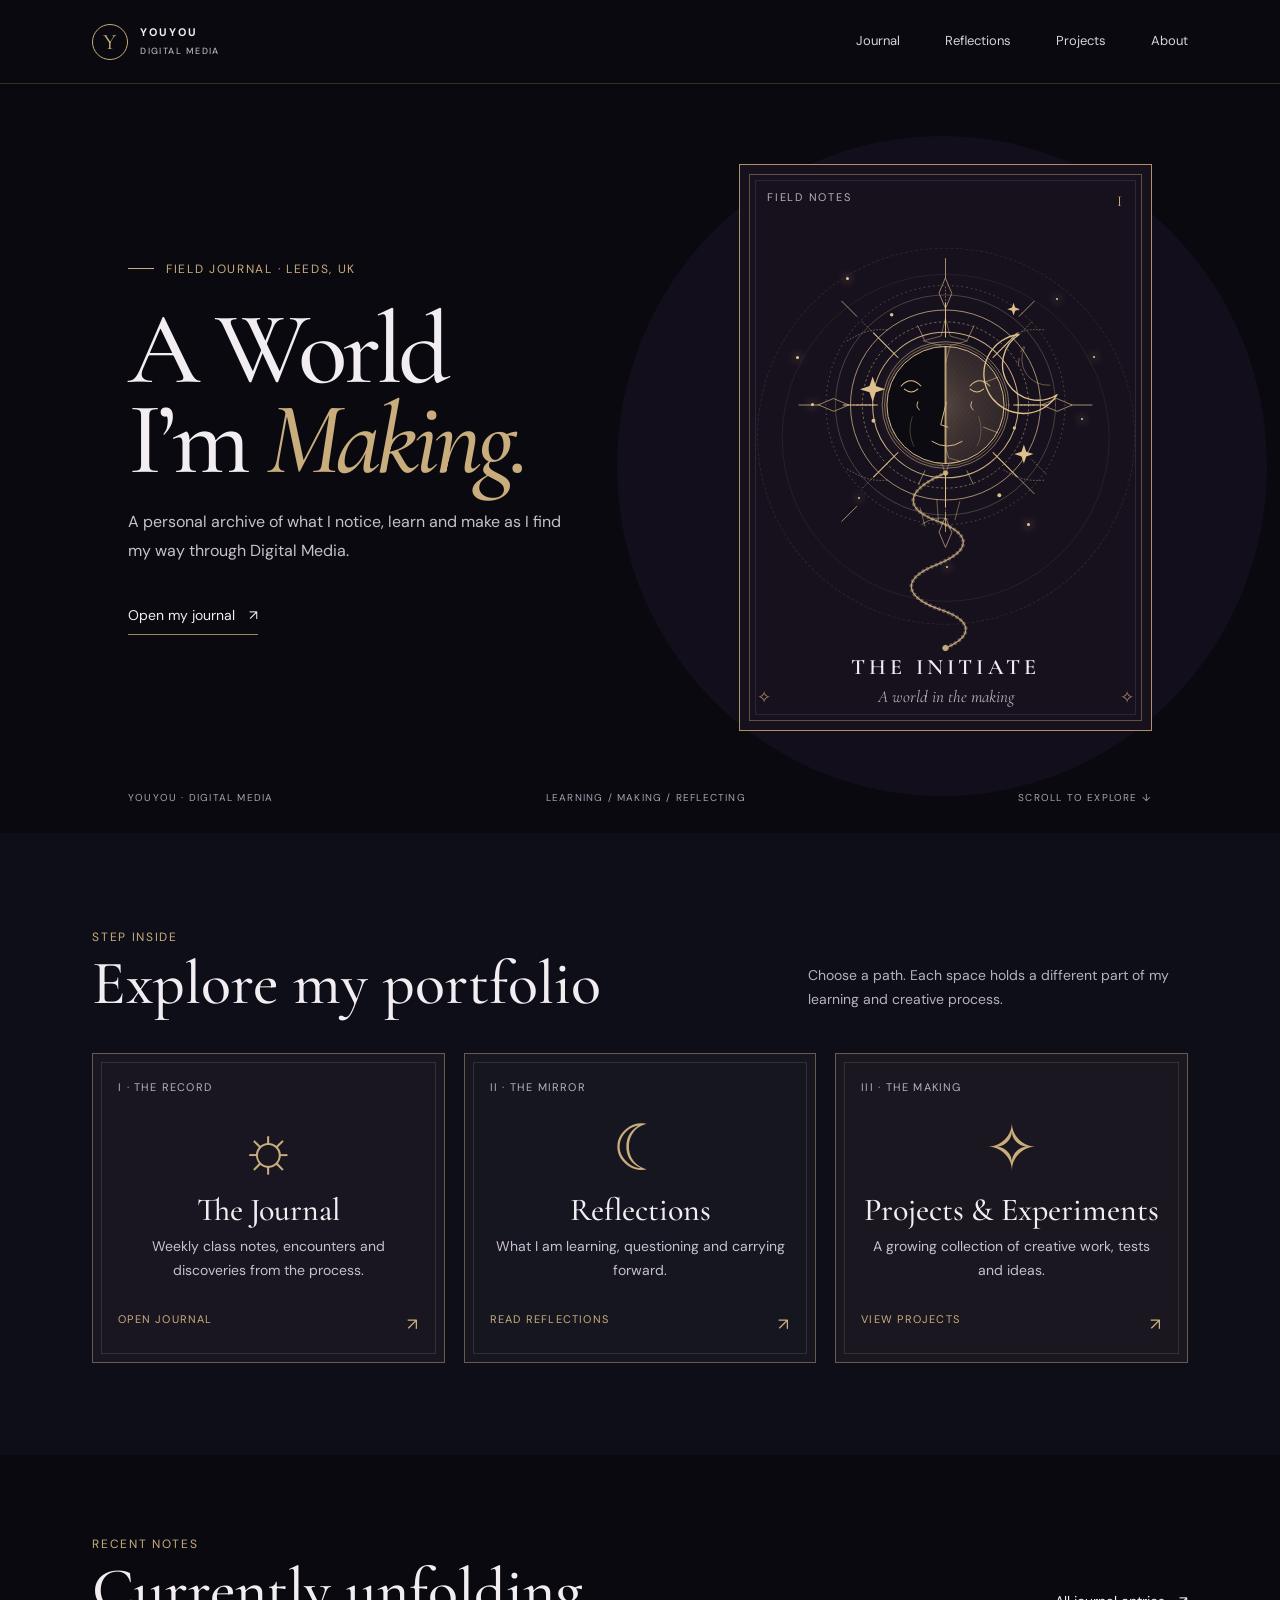
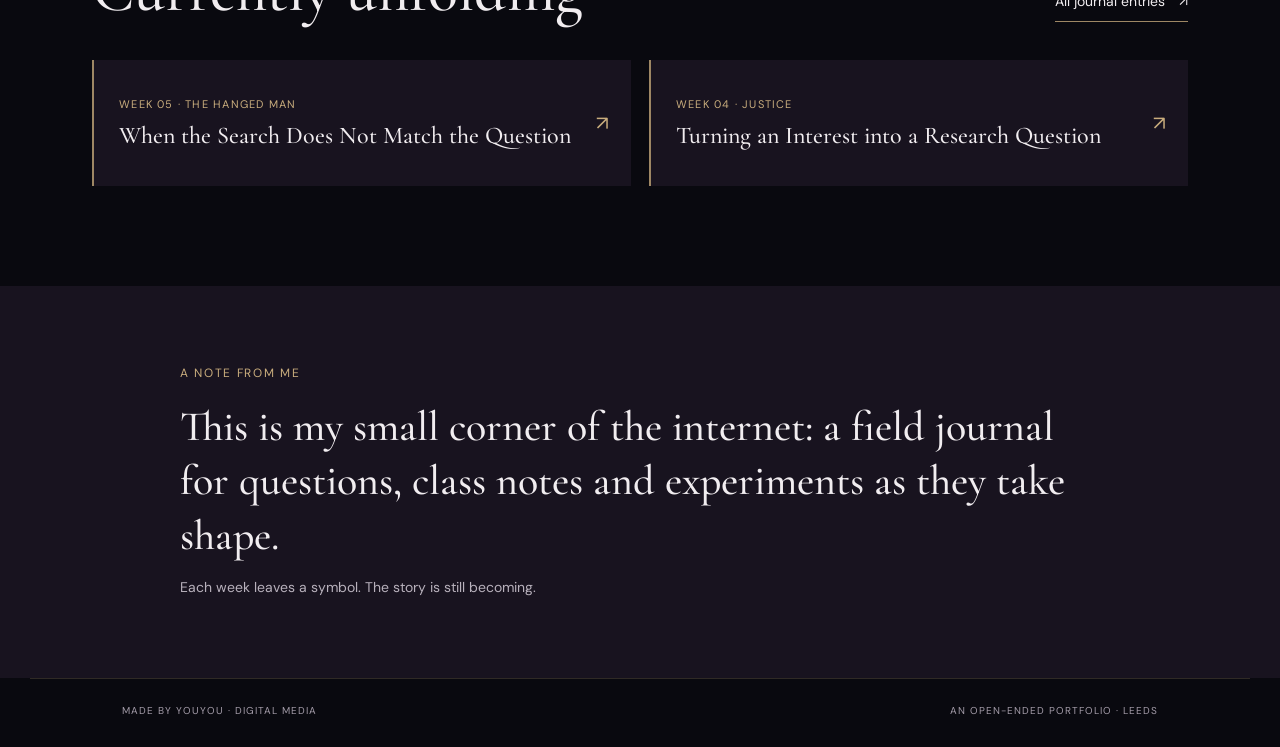
==== commit cbbfaf52: "Refresh portfolio stylesheet cache" ====
--- a/index.html
+++ b/index.html
@@ -1,4 +1,3 @@
-<!doctype html>
 <html lang="en"><head>
   <meta charset="utf-8">
   <meta name="viewport" content="width=device-width, initial-scale=1">
@@ -8,7 +7,7 @@
   <link rel="preconnect" href="https://fonts.googleapis.com">
   <link rel="preconnect" href="https://fonts.gstatic.com" crossorigin="">
   <link href="https://fonts.googleapis.com/css2?family=DM+Sans:wght@400;500;600;700&amp;family=Cormorant+Garamond:wght@500;600;700&amp;family=Playfair+Display:wght@500;600;700&amp;display=swap" rel="stylesheet">
-  <link href="stylesheet.css?v=7" rel="stylesheet" type="text/css">
+  <link href="stylesheet.css?v=8" rel="stylesheet" type="text/css">
 </head>
 <body>
   <div class="site-shell">
--- a/stylesheet.css
+++ b/stylesheet.css
@@ -1,197 +1,339 @@
-:root {
-  color-scheme: dark;
-  --night: #09090f;
-  --night-blue: #0d0e18;
-  --plum: #18131f;
-  --plum-light: #211a2b;
-  --ink: #f1edf0;
-  --muted: #b8b1bc;
-  --gold: #c9ad7d;
-  --gold-soft: #9e8764;
-  --lavender: #b8a6cc;
-  --blue: #8d9bb5;
-  --line: rgba(201, 173, 125, .34);
-  --sans: "DM Sans", Arial, sans-serif;
-  --serif: "Cormorant Garamond", "Playfair Display", Georgia, serif;
-  --ease-ink: cubic-bezier(.22, 1, .36, 1);
-}
+:root { color-scheme: dark; --night: #09090f; --night-blue: #0d0e18; --plum: #18131f; --plum-light: #211a2b; --ink: #f1edf0; --muted: #b8b1bc; --gold: #c9ad7d; --gold-soft: #9e8764; --lavender: #b8a6cc; --blue: #8d9bb5; --line: rgba(201, 173, 125, .34); --sans: "DM Sans", Arial, sans-serif; --serif: "Cormorant Garamond", "Playfair Display", Georgia, serif; --ease-ink: cubic-bezier(.22, 1, .36, 1); }
 
 * { box-sizing: border-box; }
+
 html { scroll-behavior: smooth; scroll-padding-top: 90px; background: var(--night); }
-body { margin: 0; color: var(--ink); background: var(--night); font: 16px/1.75 var(--sans); -webkit-font-smoothing: antialiased; }
+
+body { margin: 0px; color: var(--ink); background: var(--night); font: 16px/1.75 var(--sans); -webkit-font-smoothing: antialiased; }
+
 ::selection { color: var(--night); background: var(--gold); }
+
 a { color: inherit; }
+
 a:focus-visible { outline: 2px solid var(--gold); outline-offset: 5px; }
+
 .site-shell { overflow: hidden; min-height: 100vh; }
 
-.topbar { position: relative; z-index: 5; display: flex; align-items: center; justify-content: space-between; gap: 28px; max-width: 1360px; height: 84px; margin: 0 auto; padding: 0 7.2%; border-bottom: 1px solid rgba(201,173,125,.22); }
-.wordmark { display: flex; align-items: center; gap: 12px; color: var(--ink); text-decoration: none; font-size: 11px; font-weight: 700; letter-spacing: .17em; }
+.topbar { position: relative; z-index: 5; display: flex; align-items: center; justify-content: space-between; gap: 28px; max-width: 1360px; height: 84px; margin: 0px auto; padding: 0px 7.2%; border-bottom: 1px solid rgba(201, 173, 125, 0.22); }
+
+.wordmark { display: flex; align-items: center; gap: 12px; color: var(--ink); text-decoration: none; font-size: 11px; font-weight: 700; letter-spacing: 0.17em; }
+
 .wordmark-mark { display: grid; width: 36px; height: 36px; place-items: center; border: 1px solid var(--gold); border-radius: 50%; color: var(--gold); font: 22px/1 var(--serif); }
-.wordmark small { display: block; margin-top: 2px; color: var(--muted); font-size: 9px; font-weight: 500; letter-spacing: .16em; }
+
+.wordmark small { display: block; margin-top: 2px; color: var(--muted); font-size: 9px; font-weight: 500; letter-spacing: 0.16em; }
+
 nav { display: flex; align-items: center; gap: clamp(20px, 3.5vw, 46px); }
-nav a { position: relative; padding: 8px 0; color: #d9d2dc; text-decoration: none; font-size: 13px; transition: color .2s ease; }
-nav a::after { position: absolute; right: 100%; bottom: 2px; left: 0; height: 1px; background: var(--gold); content: ""; transition: right .25s var(--ease-ink); }
+
+nav a { position: relative; padding: 8px 0px; color: rgb(217, 210, 220); text-decoration: none; font-size: 13px; transition: color 0.2s; }
+
+nav a::after { position: absolute; right: 100%; bottom: 2px; left: 0px; height: 1px; background: var(--gold); content: ""; transition: right .25s var(--ease-ink); }
+
 nav a:hover, nav a[aria-current="page"] { color: var(--gold); }
-nav a:hover::after, nav a[aria-current="page"]::after { right: 0; }
-
-/* Week 5 data report */
-.dataset-report { margin: 2.5rem 0 0; padding: clamp(1.5rem, 4vw, 2.5rem); border: 1px solid var(--line); background: linear-gradient(145deg, rgba(24,19,31,.92), rgba(13,14,24,.96)); }
-.report-heading > span, .method-note h4 { color: var(--gold); font-size: .68rem; font-weight: 700; letter-spacing: .16em; text-transform: uppercase; }
-.report-heading h3 { margin: .65rem 0 .15rem; color: var(--ink); font: 600 clamp(1.6rem, 4vw, 2.25rem)/1.15 var(--serif); }
-.report-heading p { margin: 0; color: var(--muted); font-size: .9rem; }
-.report-chart { display: grid; grid-template-columns: minmax(190px, 260px) 1fr; align-items: center; gap: 1.5rem 2rem; margin: 1.8rem 0 0; }
-.pie-chart { display: block; width: min(100%, 240px); margin: auto; overflow: visible; transform: rotate(-90deg); }
-.pie-base { fill: #252132; }
-.pie-slice { stroke: var(--night-blue); stroke-width: 2; }
-.pie-none { fill: #8297c5; } .pie-helpful { fill: #a895c7; } .pie-mixed { fill: #c9ad7d; }
-.chart-legend { display: grid; gap: .85rem; margin: 0; padding: 0; list-style: none; }
-.chart-legend li { display: flex; align-items: flex-start; gap: .7rem; color: var(--ink); font-size: .9rem; }
-.chart-legend li > span:last-child { display: grid; gap: .1rem; }
-.chart-legend b { color: var(--muted); font-size: .78rem; font-weight: 500; }
-.legend-dot { flex: 0 0 10px; width: 10px; height: 10px; margin-top: .42rem; border-radius: 50%; }
-.legend-none { background: #8297c5; } .legend-helpful { background: #a895c7; } .legend-mixed { background: #c9ad7d; }
-.report-chart figcaption { grid-column: 1 / -1; padding-top: 1rem; border-top: 1px solid rgba(201,173,125,.2); color: var(--muted); font-size: .85rem; }
-.method-note { margin-top: 1.6rem; padding-top: 1.2rem; border-top: 1px solid rgba(201,173,125,.2); }
-.method-note h4 { margin: 0 0 .45rem; } .method-note p { margin: 0; color: var(--muted); font-size: .83rem; line-height: 1.7; }
-@media (max-width: 640px) { .report-chart { grid-template-columns: 1fr; gap: 1.2rem; } .pie-chart { width: min(72vw, 230px); } .report-chart figcaption { grid-column: 1; } }
-
-
-h1, h2, h3, h4, p { margin-top: 0; }
+
+nav a:hover::after, nav a[aria-current="page"]::after { right: 0px; }
+
+h1, h2, h3, h4, p { margin-top: 0px; }
+
 h1, h2, h3 { font-family: var(--serif); font-weight: 500; }
-h1 { margin: 26px 0 23px; font-size: clamp(60px, 8vw, 104px); line-height: .88; letter-spacing: -.045em; }
+
+h1 { margin: 26px 0px 23px; font-size: clamp(60px, 8vw, 104px); line-height: 0.88; letter-spacing: -0.045em; }
+
 h1 em, h2 em { color: var(--gold); font-weight: 500; }
-.eyebrow, .section-kicker { color: var(--gold); font-size: 12px; line-height: 1.5; letter-spacing: .14em; }
-.eyebrow { display: flex; align-items: center; gap: 12px; margin-bottom: 0; }
+
+.eyebrow, .section-kicker { color: var(--gold); font-size: 12px; line-height: 1.5; letter-spacing: 0.14em; }
+
+.eyebrow { display: flex; align-items: center; gap: 12px; margin-bottom: 0px; }
+
 .eyebrow-line { width: 26px; height: 1px; background: var(--gold); }
-.text-link { display: inline-flex; align-items: center; gap: 14px; padding: 7px 0; border-bottom: 1px solid var(--gold-soft); color: var(--ink); text-decoration: none; font-size: 14px; transition: color .18s ease, gap .18s ease, border-color .18s ease; }
+
+.text-link { display: inline-flex; align-items: center; gap: 14px; padding: 7px 0px; border-bottom: 1px solid var(--gold-soft); color: var(--ink); text-decoration: none; font-size: 14px; transition: color 0.18s, gap 0.18s, border-color 0.18s; }
+
 .text-link:hover { gap: 19px; border-color: var(--gold); color: var(--gold); }
 
-.hero { position: relative; display: grid; grid-template-columns: minmax(0,1fr) minmax(290px,.78fr); align-items: center; gap: 8%; max-width: 1360px; min-height: 650px; margin: 0 auto; padding: 80px 10% 102px; }
+.hero { position: relative; display: grid; grid-template-columns: minmax(0px, 1fr) minmax(290px, 0.78fr); align-items: center; gap: 8%; max-width: 1360px; min-height: 650px; margin: 0px auto; padding: 80px 10% 102px; }
+
 .hero-copy { position: relative; z-index: 1; max-width: 620px; animation: arrive .85s var(--ease-ink) both; }
-.hero-intro { max-width: 440px; margin-bottom: 30px; color: #c7c0cd; font-size: 16px; line-height: 1.85; }
-.arcana-card { position: relative; display: flex; width: min(100%, 390px); min-height: 494px; flex-direction: column; align-items: center; justify-self: center; padding: 24px 25px 23px; overflow: hidden; border: 1px solid var(--gold-soft); background: var(--plum); color: var(--gold); text-align: center; text-decoration: none; animation: arrive 1s .12s var(--ease-ink) both, card-drift 9s 1.2s ease-in-out infinite; transition: border-color .25s ease, background .25s ease, transform .25s ease; }
-.arcana-card::before { position: absolute; inset: 9px; border: 1px solid rgba(201,173,125,.24); content: ""; pointer-events: none; }
-.arcana-card:hover { border-color: var(--gold); background: #1e1726; transform: translateY(-5px) rotate(-.6deg); }
-.card-topline { position: relative; z-index: 1; display: flex; width: 100%; justify-content: space-between; color: var(--muted); font-size: 10px; letter-spacing: .16em; }
+
+.hero-intro { max-width: 440px; margin-bottom: 30px; color: rgb(199, 192, 205); font-size: 16px; line-height: 1.85; }
+
+.arcana-card { position: relative; display: flex; width: min(100%, 390px); min-height: 494px; flex-direction: column; align-items: center; justify-self: center; padding: 24px 25px 23px; overflow: hidden; border: 1px solid var(--gold-soft); background: var(--plum); color: var(--gold); text-align: center; text-decoration: none; animation: arrive 1s .12s var(--ease-ink) both, card-drift 9s 1.2s ease-in-out infinite; transition: border-color 0.25s, background 0.25s, transform 0.25s; }
+
+.arcana-card::before { position: absolute; inset: 9px; border: 1px solid rgba(201, 173, 125, 0.24); content: ""; pointer-events: none; }
+
+.arcana-card:hover { border-color: var(--gold); background: rgb(30, 23, 38); transform: translateY(-5px) rotate(-0.6deg); }
+
+.card-topline { position: relative; z-index: 1; display: flex; width: 100%; justify-content: space-between; color: var(--muted); font-size: 10px; letter-spacing: 0.16em; }
+
 .card-topline span:last-child { color: var(--gold); font-family: var(--serif); font-size: 15px; }
-.card-sigil { width: 100%; max-width: 300px; flex: 1; margin: 12px auto 0; overflow: visible; color: var(--gold); }
-.sigil-sun { transform-origin: 180px 166px; animation: slow-turn 100s linear infinite; }
+
+.card-sigil { width: 100%; max-width: 300px; flex: 1 1 0%; margin: 12px auto 0px; overflow: visible; color: var(--gold); }
+
+.sigil-sun { transform-origin: 180px 166px; animation: 100s linear 0s infinite normal none running slow-turn; }
+
 .sigil-thread { stroke-dasharray: 280; stroke-dashoffset: 0; animation: thread-wake 1.5s .4s var(--ease-ink) both; }
-.card-title { margin-top: -4px; color: var(--ink); font: 600 21px/1.2 var(--serif); letter-spacing: .16em; }
+
+.card-title { margin-top: -4px; color: var(--ink); font: 600 21px/1.2 var(--serif); letter-spacing: 0.16em; }
+
 .card-caption { margin-top: 6px; color: var(--muted); font: italic 17px/1.3 var(--serif); }
+
 .card-corner { position: absolute; bottom: 15px; color: var(--gold-soft); font-size: 14px; }
-.card-corner--one { left: 17px; }.card-corner--two { right: 17px; }
-.hero-foot { position: absolute; right: 10%; bottom: 27px; left: 10%; display: flex; justify-content: space-between; gap: 16px; color: #9b94a2; font-size: 10px; letter-spacing: .12em; }
-
-.portfolio-index, .latest-section, .subpage-hero, .page-content { max-width: 1360px; margin: 0 auto; padding-right: 7.2%; padding-left: 7.2%; }
+
+.card-corner--one { left: 17px; }
+
+.card-corner--two { right: 17px; }
+
+.hero-foot { position: absolute; right: 10%; bottom: 27px; left: 10%; display: flex; justify-content: space-between; gap: 16px; color: rgb(155, 148, 162); font-size: 10px; letter-spacing: 0.12em; }
+
+.portfolio-index, .latest-section, .subpage-hero, .page-content { max-width: 1360px; margin: 0px auto; padding-right: 7.2%; padding-left: 7.2%; }
+
 .portfolio-index { padding-top: 95px; padding-bottom: 92px; background: var(--night-blue); }
+
 .latest-section { padding-top: 80px; padding-bottom: 100px; }
+
 .section-heading { display: flex; align-items: end; justify-content: space-between; gap: 34px; margin-bottom: 38px; }
-.section-heading h2 { margin: 5px 0 0; color: var(--ink); font-size: clamp(40px, 5vw, 62px); line-height: .98; }
+
+.section-heading h2 { margin: 5px 0px 0px; color: var(--ink); font-size: clamp(40px, 5vw, 62px); line-height: 0.98; }
+
 .section-kicker { margin-bottom: 8px; }
-.section-description { max-width: 380px; margin: 0 0 3px; color: var(--muted); font-size: 14px; line-height: 1.75; }
-.portal-grid { display: grid; grid-template-columns: repeat(3,minmax(0,1fr)); gap: 19px; }
-.portal-card { position: relative; display: flex; min-height: 310px; flex-direction: column; padding: 24px 25px 22px; overflow: hidden; border: 1px solid rgba(201,173,125,.46); background: var(--plum); text-decoration: none; transition: transform .25s var(--ease-ink), border-color .25s ease, background .25s ease; }
-.portal-card::before { position: absolute; inset: 8px; border: 1px solid rgba(201,173,125,.17); content: ""; pointer-events: none; }
+
+.section-description { max-width: 380px; margin: 0px 0px 3px; color: var(--muted); font-size: 14px; line-height: 1.75; }
+
+.portal-grid { display: grid; grid-template-columns: repeat(3, minmax(0px, 1fr)); gap: 19px; }
+
+.portal-card { position: relative; display: flex; min-height: 310px; flex-direction: column; padding: 24px 25px 22px; overflow: hidden; border: 1px solid rgba(201, 173, 125, 0.46); background: var(--plum); text-decoration: none; transition: transform .25s var(--ease-ink), border-color .25s ease, background .25s ease; }
+
+.portal-card::before { position: absolute; inset: 8px; border: 1px solid rgba(201, 173, 125, 0.17); content: ""; pointer-events: none; }
+
 .portal-card:hover { transform: translateY(-5px); border-color: var(--gold); background: var(--plum-light); }
+
 .portal-card:focus-visible { outline-offset: 5px; }
-.portal-number, .portal-action, .latest-link span, .entry-meta, .entry-note > span, .project-topline, .project-details span, .project-note > span { font-size: 11px; letter-spacing: .11em; text-transform: uppercase; }
+
+.portal-number, .portal-action, .latest-link span, .entry-meta, .entry-note > span, .project-topline, .project-details span, .project-note > span { font-size: 11px; letter-spacing: 0.11em; text-transform: uppercase; }
+
 .portal-number { position: relative; z-index: 1; color: var(--muted); }
-.portal-symbol { align-self: center; margin: 23px 0 7px; color: var(--gold); font: 64px/.95 var(--serif); transition: transform .45s var(--ease-ink); }
+
+.portal-symbol { align-self: center; margin: 23px 0px 7px; color: var(--gold); font: 64px/.95 var(--serif); transition: transform .45s var(--ease-ink); }
+
 .portal-card:hover .portal-symbol { transform: rotate(-8deg) scale(1.08); }
-.portal-card h3 { position: relative; margin: 5px 0 9px; color: var(--ink); font-size: 32px; line-height: 1.05; text-align: center; }
-.portal-card p { position: relative; max-width: 300px; align-self: center; margin-bottom: 24px; color: #c7c0cd; font-size: 14px; line-height: 1.65; text-align: center; }
+
+.portal-card h3 { position: relative; margin: 5px 0px 9px; color: var(--ink); font-size: 32px; line-height: 1.05; text-align: center; }
+
+.portal-card p { position: relative; max-width: 300px; align-self: center; margin-bottom: 24px; color: rgb(199, 192, 205); font-size: 14px; line-height: 1.65; text-align: center; }
+
 .portal-action { display: flex; justify-content: space-between; gap: 14px; margin-top: auto; color: var(--gold); }
-.portal-action b { font-size: 17px; font-weight: 400; transition: transform .2s ease; }
+
+.portal-action b { font-size: 17px; font-weight: 400; transition: transform 0.2s; }
+
 .portal-card:hover .portal-action b { transform: translateX(4px); }
-.portal-journal { background-color: #1a1621; }.portal-reflections { background-color: #161621; }.portal-work { background-color: #1a1720; }
+
+.portal-journal { background-color: rgb(26, 22, 33); }
+
+.portal-reflections { background-color: rgb(22, 22, 33); }
+
+.portal-work { background-color: rgb(26, 23, 32); }
+
 .latest-grid { display: grid; grid-template-columns: 1fr 1fr; gap: 18px; }
-.latest-link { position: relative; display: flex; min-height: 126px; flex-direction: column; justify-content: center; gap: 8px; padding: 23px 56px 23px 25px; border-left: 2px solid var(--gold-soft); background: var(--plum); text-decoration: none; transition: background .2s ease, padding .2s ease; }
+
+.latest-link { position: relative; display: flex; min-height: 126px; flex-direction: column; justify-content: center; gap: 8px; padding: 23px 56px 23px 25px; border-left: 2px solid var(--gold-soft); background: var(--plum); text-decoration: none; transition: background 0.2s, padding 0.2s; }
+
 .latest-link:hover { padding-left: 31px; background: var(--plum-light); }
+
 .latest-link span { color: var(--gold); }
+
 .latest-link strong { color: var(--ink); font: 500 24px/1.2 var(--serif); }
+
 .latest-link > b { position: absolute; top: 50%; right: 22px; color: var(--gold); font-size: 20px; font-weight: 400; transform: translateY(-50%); }
-.intro-band { padding: 78px max(10%,calc((100% - 920px)/2)); background: var(--plum); }
+
+.intro-band { padding: 78px max(10%, 50% - 460px); background: var(--plum); }
+
 .intro-band .section-kicker { margin-bottom: 18px; }
+
 .intro-statement { max-width: 930px; margin-bottom: 12px; color: var(--ink); font: 500 clamp(27px,3.5vw,42px)/1.3 var(--serif); }
-.intro-aside { margin: 0; color: var(--muted); font-size: 14px; }
+
+.intro-aside { margin: 0px; color: var(--muted); font-size: 14px; }
 
 .subpage-hero { padding-top: 82px; padding-bottom: 45px; }
-.subpage-hero h1 { max-width: 850px; margin: 22px 0 18px; font-size: clamp(54px,7.3vw,92px); line-height: .93; letter-spacing: -.025em; }
-.subpage-hero .hero-intro { max-width: 660px; margin-bottom: 0; }
+
+.subpage-hero h1 { max-width: 850px; margin: 22px 0px 18px; font-size: clamp(54px, 7.3vw, 92px); line-height: 0.93; letter-spacing: -0.025em; }
+
+.subpage-hero .hero-intro { max-width: 660px; margin-bottom: 0px; }
+
 .page-jump { display: flex; flex-wrap: wrap; gap: 10px; margin-top: 28px; }
-.page-jump a { padding: 8px 13px; border: 1px solid var(--line); color: #d7ceda; text-decoration: none; font-size: 13px; transition: border-color .2s ease, color .2s ease, background .2s ease; }
+
+.page-jump a { padding: 8px 13px; border: 1px solid var(--line); color: rgb(215, 206, 218); text-decoration: none; font-size: 13px; transition: border-color 0.2s, color 0.2s, background 0.2s; }
+
 .page-jump a:hover { border-color: var(--gold); background: var(--plum); color: var(--gold); }
+
 .page-content { padding-top: 13px; padding-bottom: 100px; }
-.page-entry { display: grid; grid-template-columns: 145px minmax(0,1fr) 195px; align-items: start; gap: 29px; padding: 43px 0 47px; border-top: 1px solid rgba(201,173,125,.2); scroll-margin-top: 34px; }
-.entry-meta { position: relative; display: flex; min-height: 190px; flex-direction: column; align-items: center; justify-content: space-between; padding: 14px 12px 13px; overflow: hidden; border: 1px solid rgba(201,173,125,.48); background: var(--plum); color: var(--muted); text-align: center; }
+
+.page-entry { display: grid; grid-template-columns: 145px minmax(0px, 1fr) 195px; align-items: start; gap: 29px; padding: 43px 0px 47px; border-top: 1px solid rgba(201, 173, 125, 0.2); scroll-margin-top: 34px; }
+
+.entry-meta { position: relative; display: flex; min-height: 190px; flex-direction: column; align-items: center; justify-content: space-between; padding: 14px 12px 13px; overflow: hidden; border: 1px solid rgba(201, 173, 125, 0.48); background: var(--plum); color: var(--muted); text-align: center; }
+
 .entry-meta::before { display: grid; min-height: 86px; place-items: center; color: var(--gold); content: "✧"; font: 54px/1 var(--serif); }
-.entry-meta::after { color: var(--gold); content: "THE FOOL"; font: 600 13px/1.2 var(--serif); letter-spacing: .13em; }
+
+.entry-meta::after { color: var(--gold); content: "THE FOOL"; font: 600 13px/1.2 var(--serif); letter-spacing: 0.13em; }
+
 .entry-meta span:first-child { color: var(--muted); font-size: 10px; }
-.entry-meta span:last-child { color: var(--ink); font-size: 11px; letter-spacing: .08em; }
-#week-1 .entry-meta::before { content: "✧"; } #week-1 .entry-meta::after { content: "THE FOOL"; }
-#week-2 .entry-meta::before { content: "∞"; } #week-2 .entry-meta::after { content: "THE MAGICIAN"; }
-#week-3 .entry-meta::before { content: "☾"; } #week-3 .entry-meta::after { content: "THE HERMIT"; }
-#week-4 .entry-meta::before { content: "◉"; } #week-4 .entry-meta::after { content: "JUSTICE"; }
-#week-5 .entry-meta::before { content: "⌁"; } #week-5 .entry-meta::after { content: "THE HANGED MAN"; }
-.entry-prose { min-width: 0; }
-.entry-prose h2, .project-card h2 { margin: 0 0 18px; color: var(--ink); font-size: clamp(30px,3.5vw,43px); line-height: 1.06; }
-.entry-prose p { max-width: 760px; margin: 0 0 17px; color: #d1cbd4; font-size: 15px; line-height: 1.9; }
-.entry-prose p:last-child { margin-bottom: 0; }
+
+.entry-meta span:last-child { color: var(--ink); font-size: 11px; letter-spacing: 0.08em; }
+
+#week-1 .entry-meta::before { content: "✧"; }
+
+#week-1 .entry-meta::after { content: "THE FOOL"; }
+
+#week-2 .entry-meta::before { content: "∞"; }
+
+#week-2 .entry-meta::after { content: "THE MAGICIAN"; }
+
+#week-3 .entry-meta::before { content: "☾"; }
+
+#week-3 .entry-meta::after { content: "THE HERMIT"; }
+
+#week-4 .entry-meta::before { content: "◉"; }
+
+#week-4 .entry-meta::after { content: "JUSTICE"; }
+
+#week-5 .entry-meta::before { content: "⌁"; }
+
+#week-5 .entry-meta::after { content: "THE HANGED MAN"; }
+
+.entry-prose { min-width: 0px; }
+
+.entry-prose h2, .project-card h2 { margin: 0px 0px 18px; color: var(--ink); font-size: clamp(30px, 3.5vw, 43px); line-height: 1.06; }
+
+.entry-prose p { max-width: 760px; margin: 0px 0px 17px; color: rgb(209, 203, 212); font-size: 15px; line-height: 1.9; }
+
+.entry-prose p:last-child { margin-bottom: 0px; }
+
 .entry-prose em { color: var(--lavender); }
-.entry-prose a { color: var(--gold); text-decoration-thickness: 1px; text-underline-offset: .2em; }
+
+.entry-prose a { color: var(--gold); text-decoration-thickness: 1px; text-underline-offset: 0.2em; }
+
 .entry-note { align-self: start; margin-top: 5px; padding: 15px 16px 17px; border-left: 2px solid var(--gold-soft); background: var(--plum); }
+
 .entry-note > span { color: var(--gold); }
-.entry-note p, .project-note p { margin: 8px 0 0; color: #d2cbd6; font: italic 20px/1.35 var(--serif); }
-.embedded-board { max-width: 100%; min-width: 0; margin: 30px 0 12px; overflow: hidden; border: 1px solid rgba(201,173,125,.42); background: var(--plum); }
-.embedded-board iframe { display: block; width: 100%; min-height: 620px; border: 0; background: var(--plum); }
+
+.entry-note p, .project-note p { margin: 8px 0px 0px; color: rgb(210, 203, 214); font: italic 20px/1.35 var(--serif); }
+
+.embedded-board { max-width: 100%; min-width: 0px; margin: 30px 0px 12px; overflow: hidden; border: 1px solid rgba(201, 173, 125, 0.42); background: var(--plum); }
+
+.embedded-board iframe { display: block; width: 100%; min-height: 620px; border: 0px; background: var(--plum); }
+
 .embedded-board .padlet-screenshot { display: block; width: 100%; max-width: 100%; height: auto; object-fit: contain; }
+
 .embedded-board figcaption { padding: 12px 15px; color: var(--muted); font-size: 13px; line-height: 1.55; }
+
 .embedded-board figcaption a { color: var(--gold); }
-.dataset-placeholder { margin: 28px 0 8px; padding: 18px 20px; border-left: 2px solid var(--gold); background: var(--plum); }
-.dataset-placeholder span { display: block; margin-bottom: 8px; color: var(--gold); font-size: 12px; letter-spacing: .12em; }
-.dataset-placeholder p { margin: 0; color: var(--muted); font-size: 14px; }
-
-.project-card { padding: 30px; border: 1px solid rgba(201,173,125,.48); background: var(--plum); }
+
+.dataset-placeholder { margin: 28px 0px 8px; padding: 18px 20px; border-left: 2px solid var(--gold); background: var(--plum); }
+
+.dataset-placeholder span { display: block; margin-bottom: 8px; color: var(--gold); font-size: 12px; letter-spacing: 0.12em; }
+
+.dataset-placeholder p { margin: 0px; color: var(--muted); font-size: 14px; }
+
+.dataset-report { margin: 30px 0px 8px; padding: 23px; border: 1px solid rgba(201, 173, 125, 0.42); background: rgb(17, 17, 26); }
+
+.dataset-chart { margin: 0px; }
+
+.dataset-chart-heading { margin-bottom: 20px; }
+
+.dataset-kicker, .dataset-method > span { color: var(--gold); font-size: 11px; letter-spacing: 0.13em; }
+
+.dataset-chart-heading h3 { margin: 5px 0px 0px; color: var(--ink); font-size: clamp(27px, 3.2vw, 36px); line-height: 1.08; }
+
+.dataset-chart-layout { display: grid; grid-template-columns: minmax(190px, 260px) minmax(0px, 1fr); align-items: center; gap: clamp(22px, 5vw, 52px); }
+
+.dataset-pie { display: block; width: min(100%, 260px); height: auto; overflow: visible; }
+
+.dataset-pie path { stroke: rgb(17, 17, 26); stroke-width: 3; }
+
+.dataset-pie text { fill: rgb(9, 9, 15); font: 700 13px var(--sans); text-anchor: middle; dominant-baseline: middle; }
+
+.dataset-legend { display: grid; gap: 11px; margin: 0px; padding: 0px; list-style: none; }
+
+.dataset-legend li { display: grid; grid-template-columns: 12px minmax(0px, 1fr) auto; align-items: center; gap: 10px; color: rgb(216, 210, 221); font-size: 13px; line-height: 1.45; }
+
+.dataset-legend strong { color: var(--ink); font-size: 12px; font-weight: 600; white-space: nowrap; }
+
+.legend-swatch { width: 10px; height: 10px; border-radius: 50%; }
+
+.legend-swatch--blue { background: rgb(130, 151, 197); }
+
+.legend-swatch--violet { background: rgb(168, 149, 199); }
+
+.legend-swatch--gold { background: rgb(201, 173, 125); }
+
+.dataset-chart figcaption { margin-top: 17px; padding-top: 13px; border-top: 1px solid rgba(201, 173, 125, 0.2); color: var(--muted); font-size: 13px; line-height: 1.6; }
+
+.dataset-method { margin-top: 18px; padding: 16px 18px; border-left: 2px solid var(--gold-soft); background: var(--plum); }
+
+.dataset-method p { margin: 8px 0px 0px; color: rgb(203, 196, 208); font-size: 13px; line-height: 1.75; }
+
+.dataset-method p:last-child { margin-bottom: 0px; }
+
+.project-card { padding: 30px; border: 1px solid rgba(201, 173, 125, 0.48); background: var(--plum); }
+
 .project-topline { display: flex; justify-content: space-between; gap: 15px; margin-bottom: 32px; color: var(--gold); }
-.project-summary { max-width: 770px; color: #d1cbd4; font-size: 16px; line-height: 1.85; }
-.project-details { display: grid; grid-template-columns: 1fr 1fr; gap: 24px; margin: 25px 0; padding-top: 20px; border-top: 1px solid var(--line); }
+
+.project-summary { max-width: 770px; color: rgb(209, 203, 212); font-size: 16px; line-height: 1.85; }
+
+.project-details { display: grid; grid-template-columns: 1fr 1fr; gap: 24px; margin: 25px 0px; padding-top: 20px; border-top: 1px solid var(--line); }
+
 .project-details span, .project-note > span { color: var(--gold); }
-.project-details p { margin: 8px 0 0; color: var(--muted); font-size: 14px; }
+
+.project-details p { margin: 8px 0px 0px; color: var(--muted); font-size: 14px; }
+
 .project-note { padding: 27px 4px; }
 
-footer { display: flex; max-width: 1220px; justify-content: space-between; gap: 20px; margin: 0 auto; padding: 23px 7.2% 28px; border-top: 1px solid rgba(201,173,125,.2); color: #a49ca9; font-size: 10px; letter-spacing: .1em; }
-footer a { text-decoration-color: var(--gold-soft); text-underline-offset: .2em; }
-
-@keyframes arrive { from { opacity: .01; transform: translateY(16px); } to { opacity: 1; transform: translateY(0); } }
-@keyframes card-drift { 0%,100% { translate: 0 0; } 50% { translate: 0 -5px; } }
-@keyframes slow-turn { to { transform: rotate(360deg); } }
-@keyframes thread-wake { from { stroke-dashoffset: 280; } to { stroke-dashoffset: 0; } }
+footer { display: flex; max-width: 1220px; justify-content: space-between; gap: 20px; margin: 0px auto; padding: 23px 7.2% 28px; border-top: 1px solid rgba(201, 173, 125, 0.2); color: rgb(164, 156, 169); font-size: 10px; letter-spacing: 0.1em; }
+
+footer a { text-decoration-color: var(--gold-soft); text-underline-offset: 0.2em; }
+
+@keyframes arrive { 
+  0% { opacity: 0.01; transform: translateY(16px); }
+  100% { opacity: 1; transform: translateY(0px); }
+}
+
+@keyframes card-drift { 
+  0%, 100% { translate: 0px; }
+  50% { translate: 0px -5px; }
+}
+
+@keyframes slow-turn { 
+  100% { transform: rotate(360deg); }
+}
+
+@keyframes thread-wake { 
+  0% { stroke-dashoffset: 280; }
+  100% { stroke-dashoffset: 0; }
+}
 
 @media (max-width: 900px) {
   .hero { min-height: 585px; padding-right: 7%; padding-left: 7%; gap: 5%; }
-  .arcana-card { width: min(100%,350px); min-height: 450px; }
-  .page-entry { grid-template-columns: 125px minmax(0,1fr); gap: 25px; }
+  .arcana-card { width: min(100%, 350px); min-height: 450px; }
+  .page-entry { grid-template-columns: 125px minmax(0px, 1fr); gap: 25px; }
   .entry-note { grid-column: 2; max-width: 430px; }
   .entry-meta { min-height: 174px; }
   .entry-meta::before { min-height: 75px; font-size: 47px; }
 }
+
 @media (max-width: 680px) {
   .topbar { height: auto; min-height: 72px; padding: 14px 6%; flex-wrap: wrap; }
   nav { width: 100%; justify-content: space-between; gap: 12px; }
   nav a { font-size: 12px; }
   .hero { min-height: auto; grid-template-columns: 1fr; gap: 35px; padding: 69px 8% 92px; }
-  .hero-copy { padding: 0; }
-  h1 { font-size: clamp(60px,15vw,88px); }
+  .hero-copy { padding: 0px; }
+  h1 { font-size: clamp(60px, 15vw, 88px); }
   .hero-intro { max-width: 470px; font-size: 15px; }
-  .arcana-card { width: min(80vw,350px); min-height: 435px; }
+  .arcana-card { width: min(80vw, 350px); min-height: 435px; }
   .hero-foot { right: 8%; left: 8%; flex-wrap: wrap; font-size: 9px; }
   .hero-foot span:nth-child(2) { display: none; }
   .portfolio-index, .latest-section, .subpage-hero, .page-content { padding-right: 7%; padding-left: 7%; }
   .portfolio-index { padding-top: 68px; padding-bottom: 66px; }
   .latest-section { padding-top: 62px; padding-bottom: 72px; }
   .section-heading { align-items: flex-start; flex-direction: column; gap: 17px; margin-bottom: 28px; }
-  .section-heading h2 { font-size: clamp(38px,10vw,52px); }
+  .section-heading h2 { font-size: clamp(38px, 10vw, 52px); }
   .section-description { max-width: 460px; }
   .portal-grid { grid-template-columns: 1fr; gap: 14px; }
   .portal-card { min-height: 262px; padding: 22px; }
@@ -201,23 +343,169 @@
   .latest-link { min-height: 118px; }
   .intro-band { padding: 63px 8%; }
   .subpage-hero { padding-top: 60px; padding-bottom: 37px; }
-  .subpage-hero h1 { font-size: clamp(55px,13vw,78px); }
+  .subpage-hero h1 { font-size: clamp(55px, 13vw, 78px); }
   .page-jump { gap: 8px; }
   .page-jump a { padding: 7px 10px; font-size: 12px; }
   .page-content { padding-bottom: 68px; }
-  .page-entry { grid-template-columns: 1fr; gap: 17px; padding: 31px 0 36px; }
-  .entry-meta { display: grid; width: 100%; min-height: 0; grid-template-columns: 42px 1fr auto; align-items: center; justify-content: start; gap: 8px 12px; padding: 12px 14px; text-align: left; }
+  .page-entry { grid-template-columns: 1fr; gap: 17px; padding: 31px 0px 36px; }
+  .entry-meta { display: grid; width: 100%; min-height: 0px; grid-template-columns: 42px 1fr auto; align-items: center; justify-content: start; gap: 8px 12px; padding: 12px 14px; text-align: left; }
   .entry-meta::before { grid-row: span 2; min-height: 42px; font-size: 35px; }
-  .entry-meta::after { justify-self: end; grid-column: 3; grid-row: 1 / span 2; font-size: 11px; text-align: right; }
+  .entry-meta::after { justify-self: end; grid-area: 1 / 3 / span 2; font-size: 11px; text-align: right; }
   .entry-meta span:first-child { grid-column: 2; align-self: end; }
   .entry-meta span:last-child { grid-column: 2; align-self: start; }
   .entry-note { grid-column: 1; max-width: 480px; }
-  .entry-prose h2, .project-card h2 { font-size: clamp(30px,8vw,38px); }
+  .entry-prose h2, .project-card h2 { font-size: clamp(30px, 8vw, 38px); }
   .entry-prose p { font-size: 15px; }
   .embedded-board iframe { min-height: 480px; }
+  .dataset-report { padding: 17px; }
+  .dataset-chart-layout { grid-template-columns: 1fr; justify-items: center; gap: 19px; }
+  .dataset-pie { width: min(100%, 240px); }
+  .dataset-legend { width: 100%; }
+  .dataset-legend li { grid-template-columns: 12px minmax(0px, 1fr) auto; font-size: 12px; }
+  .dataset-legend strong { font-size: 11px; }
   footer { padding: 20px 7% 25px; flex-direction: column; gap: 8px; }
 }
+
 @media (prefers-reduced-motion: reduce) {
   html { scroll-behavior: auto; }
-  *, *::before, *::after { animation-duration: .01ms !important; animation-iteration-count: 1 !important; scroll-behavior: auto !important; transition-duration: .01ms !important; }
-}
+  *, ::before, ::after { animation-duration: 0.01ms !important; animation-iteration-count: 1 !important; scroll-behavior: auto !important; transition-duration: 0.01ms !important; }
+}
+
+.hero { isolation: isolate; }
+
+.hero::before { position: absolute; z-index: -1; top: 7%; right: 1%; width: min(52vw, 650px); height: 88%; border-radius: 50%; background: rgb(23, 16, 32); content: ""; opacity: 0.76; }
+
+.arcana-card { width: min(100%, 430px); min-height: 550px; padding: 23px 27px 22px; border-width: 1.5px; border-color: rgb(173, 145, 103); background: rgb(23, 17, 30); }
+
+.arcana-card::before { inset: 9px; border: 1px solid rgba(201, 173, 125, 0.42); }
+
+.arcana-card::after { position: absolute; inset: 15px; border: 1px solid rgba(184, 166, 204, 0.13); content: ""; pointer-events: none; }
+
+.arcana-card:hover { border-color: rgb(225, 199, 151); background: rgb(28, 20, 37); }
+
+.card-topline { font-size: 11px; }
+
+.card-sigil { position: relative; z-index: 1; width: 100%; max-width: 285px; height: auto; flex: 0 1 auto; margin: 1px auto 0px; overflow: visible; color: rgb(221, 192, 140); }
+
+.sigil-engraving { opacity: 0.9; }
+
+.sigil-rays { transform-origin: 180px 240px; animation: 150s linear 0s infinite normal none running astrolabe-turn; }
+
+.sigil-face { filter: drop-shadow(rgba(201, 173, 125, 0.11) 0px 0px 12px); }
+
+.sigil-thread { stroke-dasharray: 360; stroke-dashoffset: 0; opacity: 0.87; animation: thread-wake 2.4s .45s var(--ease-ink) both; }
+
+.card-orbit { position: absolute; z-index: 0; top: 50%; left: 50%; width: 86%; aspect-ratio: 1 / 1; border: 1px solid rgba(184, 166, 204, 0.11); border-radius: 50%; pointer-events: none; transform: translate(-50%, -53%); }
+
+.card-orbit--one { width: 92%; border-style: dashed; border-color: rgba(201, 173, 125, 0.13); animation: 190s linear 0s infinite normal none running astrolabe-turn; }
+
+.card-orbit--two { width: 80%; border-color: rgba(201, 173, 125, 0.09); animation: 145s linear 0s infinite reverse none running astrolabe-turn; }
+
+.card-dust { position: absolute; inset: 14% 12% 22%; z-index: 2; pointer-events: none; }
+
+.card-dust i { position: absolute; width: 3px; height: 3px; border-radius: 50%; background: rgb(227, 201, 148); box-shadow: rgba(201, 173, 125, 0.32) 0px 0px 9px 2px; animation: 4.8s ease-in-out 0s infinite normal none running dust-glint; }
+
+.card-dust i:nth-child(1) { top: 9%; left: 18%; animation-delay: -0.7s; }
+
+.card-dust i:nth-child(2) { top: 15%; right: 14%; width: 2px; height: 2px; animation-delay: -2.5s; }
+
+.card-dust i:nth-child(3) { top: 44%; left: 7%; animation-delay: -3.2s; }
+
+.card-dust i:nth-child(4) { top: 48%; right: 6%; width: 2px; height: 2px; animation-delay: -1.3s; }
+
+.card-dust i:nth-child(5) { top: 70%; left: 22%; width: 2px; height: 2px; animation-delay: -3.8s; }
+
+.card-dust i:nth-child(6) { top: 77%; right: 23%; animation-delay: -1.9s; }
+
+.card-dust i:nth-child(7) { top: 31%; right: 2%; width: 2px; height: 2px; animation-delay: -2.1s; }
+
+.card-dust i:nth-child(8) { top: 31%; left: 2%; animation-delay: -4.1s; }
+
+.card-dust i:nth-child(9) { top: 89%; left: 50%; width: 2px; height: 2px; animation-delay: -0.4s; }
+
+.card-title { position: relative; z-index: 2; margin-top: -5px; font-size: 22px; letter-spacing: 0.19em; }
+
+.card-caption { position: relative; z-index: 2; margin-top: 6px; }
+
+.card-corner { z-index: 2; bottom: 17px; font-size: 17px; }
+
+.hero-foot { color: rgb(170, 160, 178); }
+
+@keyframes astrolabe-turn { 
+  100% { transform: rotate(360deg); }
+}
+
+@keyframes dust-glint { 
+  0%, 100% { opacity: 0.22; transform: scale(0.72); }
+  45% { opacity: 0.95; transform: scale(1.7); }
+}
+
+@media (max-width: 900px) {
+  .hero::before { top: 12%; right: -5%; width: 54vw; height: 76%; }
+  .arcana-card { width: min(100%, 370px); min-height: 535px; }
+  .card-sigil { max-width: 275px; }
+}
+
+@media (max-width: 680px) {
+  .hero::before { top: 39%; right: 4%; width: 86vw; height: 49%; }
+  .arcana-card { width: min(82vw, 370px); min-height: 535px; }
+  .card-sigil { max-width: 275px; }
+  .card-title { font-size: 20px; }
+  .hero-foot { color: rgb(181, 170, 189); }
+}
+
+.dataset-report { margin: 30px 0px 8px; padding: 23px; border: 1px solid rgba(201, 173, 125, 0.42); background: rgb(17, 17, 26); }
+
+.report-heading { margin-bottom: 20px; }
+
+.report-heading > span, .method-note h4 { color: var(--gold); font-size: 11px; letter-spacing: 0.13em; }
+
+.report-heading h3 { margin: 5px 0px 6px; color: var(--ink); font-size: clamp(27px, 3.2vw, 36px); line-height: 1.08; }
+
+.report-heading p { margin: 0px; color: var(--muted); font-size: 14px; }
+
+.report-chart { display: grid; grid-template-columns: minmax(190px, 260px) minmax(0px, 1fr); align-items: center; gap: clamp(22px, 5vw, 52px); margin: 0px; }
+
+.pie-chart { display: block; width: min(100%, 260px); height: auto; margin: auto; overflow: visible; }
+
+.pie-base { fill: rgb(37, 33, 50); }
+
+.pie-slice { stroke: rgb(17, 17, 26); stroke-width: 3; }
+
+.pie-none { fill: rgb(130, 151, 197); }
+
+.pie-helpful { fill: rgb(168, 149, 199); }
+
+.pie-mixed { fill: rgb(201, 173, 125); }
+
+.chart-legend { display: grid; gap: 11px; margin: 0px; padding: 0px; list-style: none; }
+
+.chart-legend li { display: flex; align-items: flex-start; gap: 10px; color: rgb(216, 210, 221); font-size: 13px; line-height: 1.45; }
+
+.chart-legend li > span:last-child { display: grid; gap: 2px; }
+
+.chart-legend b { color: var(--ink); font-size: 12px; font-weight: 600; }
+
+.legend-dot { flex: 0 0 10px; width: 10px; height: 10px; margin-top: 5px; border-radius: 50%; }
+
+.legend-none { background: rgb(130, 151, 197); }
+
+.legend-helpful { background: rgb(168, 149, 199); }
+
+.legend-mixed { background: rgb(201, 173, 125); }
+
+.report-chart figcaption { grid-column: 1 / -1; margin-top: 17px; padding-top: 13px; border-top: 1px solid rgba(201, 173, 125, 0.2); color: var(--muted); font-size: 13px; line-height: 1.6; }
+
+.method-note { margin-top: 18px; padding: 16px 18px; border-left: 2px solid var(--gold-soft); background: var(--plum); }
+
+.method-note h4 { margin: 0px 0px 8px; }
+
+.method-note p { margin: 0px; color: rgb(203, 196, 208); font-size: 13px; line-height: 1.75; }
+
+@media (max-width: 680px) {
+  .dataset-report { padding: 17px; }
+  .report-chart { grid-template-columns: 1fr; justify-items: center; gap: 19px; }
+  .pie-chart { width: min(100%, 240px); }
+  .chart-legend { width: 100%; }
+  .report-chart figcaption { grid-column: 1; }
+}
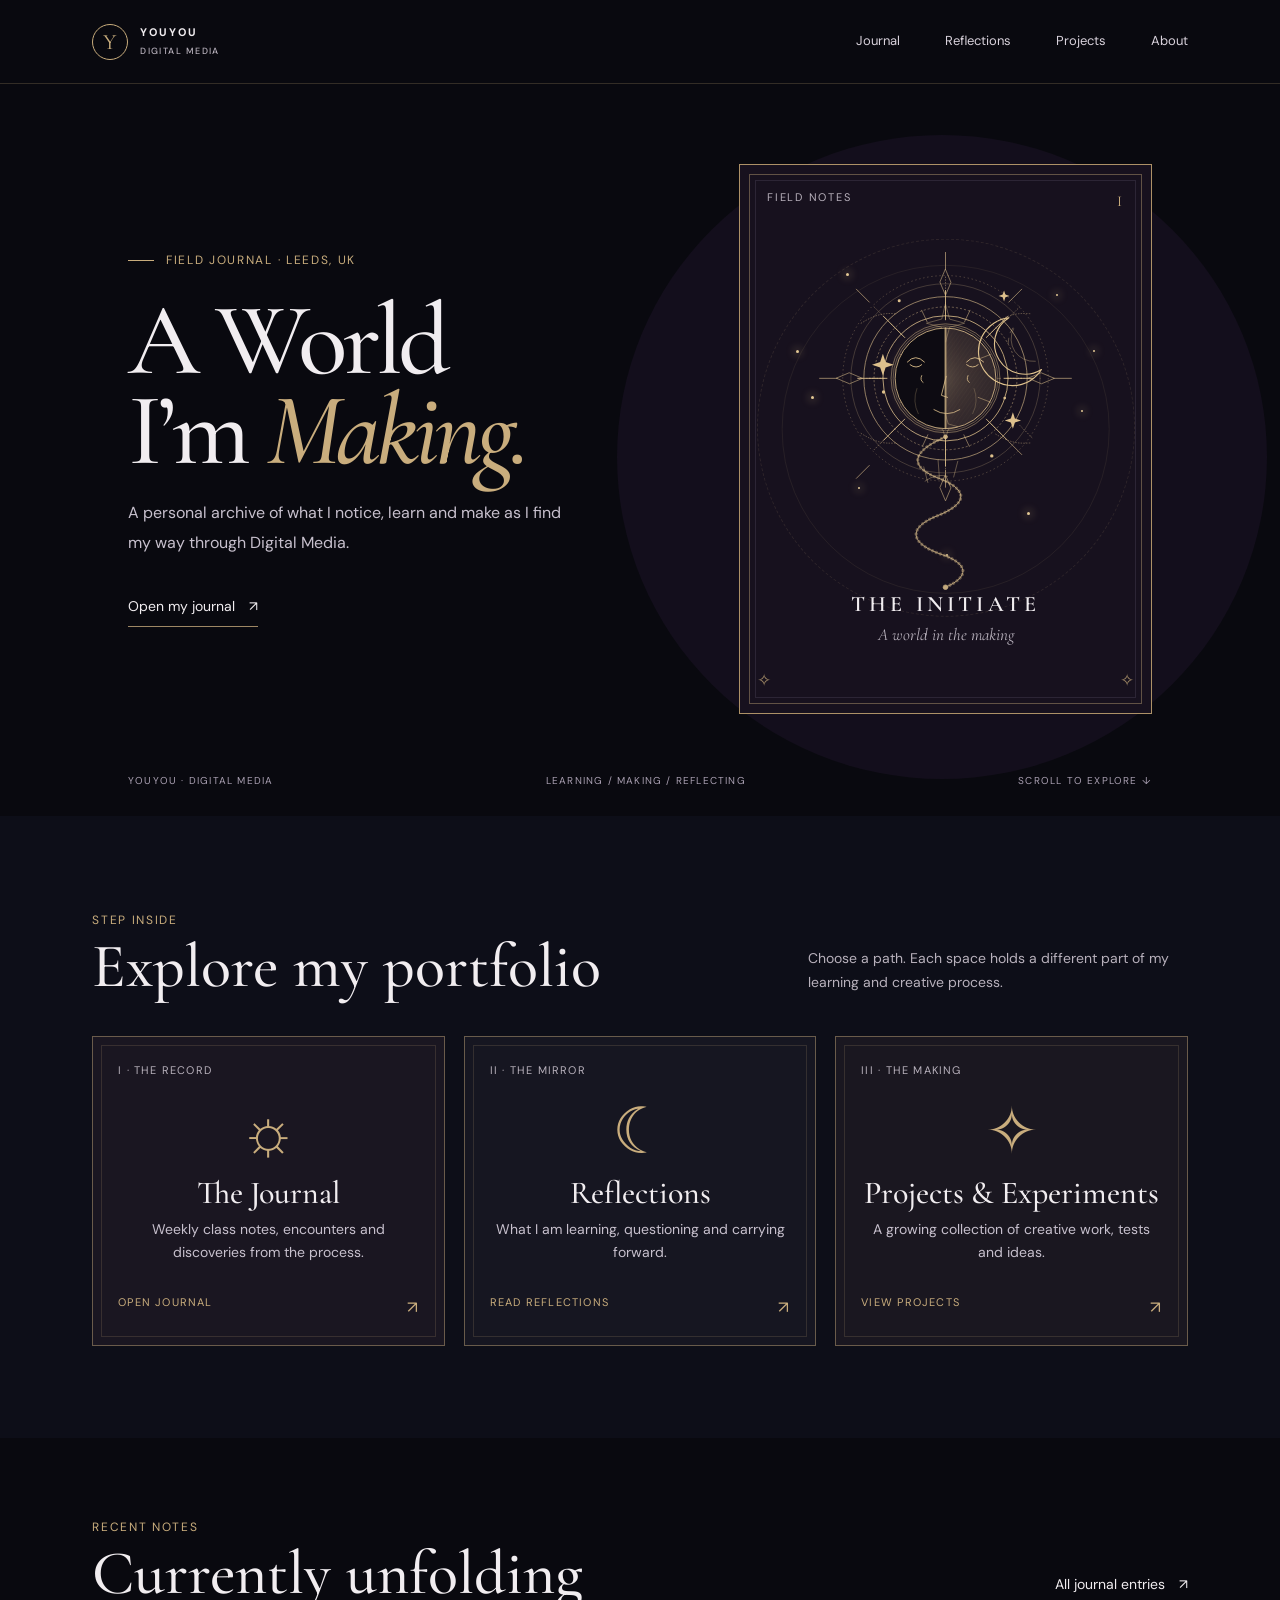
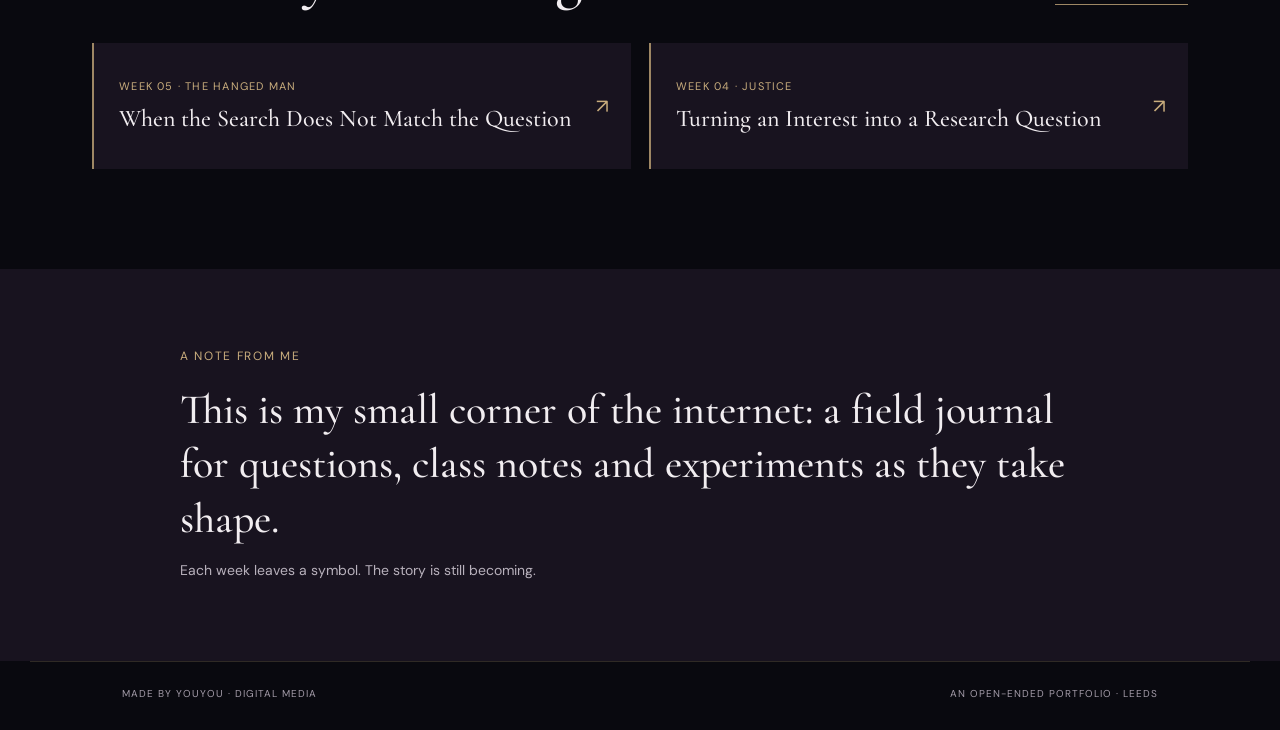
==== commit 78188167: "Refresh homepage card artwork" ====
--- a/index.html
+++ b/index.html
@@ -7,7 +7,7 @@
   <link rel="preconnect" href="https://fonts.googleapis.com">
   <link rel="preconnect" href="https://fonts.gstatic.com" crossorigin="">
   <link href="https://fonts.googleapis.com/css2?family=DM+Sans:wght@400;500;600;700&amp;family=Cormorant+Garamond:wght@500;600;700&amp;family=Playfair+Display:wght@500;600;700&amp;display=swap" rel="stylesheet">
-  <link href="stylesheet.css?v=8" rel="stylesheet" type="text/css">
+  <link href="stylesheet.css?v=9" rel="stylesheet" type="text/css">
 </head>
 <body>
   <div class="site-shell">
--- a/stylesheet.css
+++ b/stylesheet.css
@@ -509,3 +509,7 @@
   .chart-legend { width: 100%; }
   .report-chart figcaption { grid-column: 1; }
 }
+
+
+/* Keep the engraved card fully visible in the first screenful. */
+.card-sigil { max-width: 245px; }
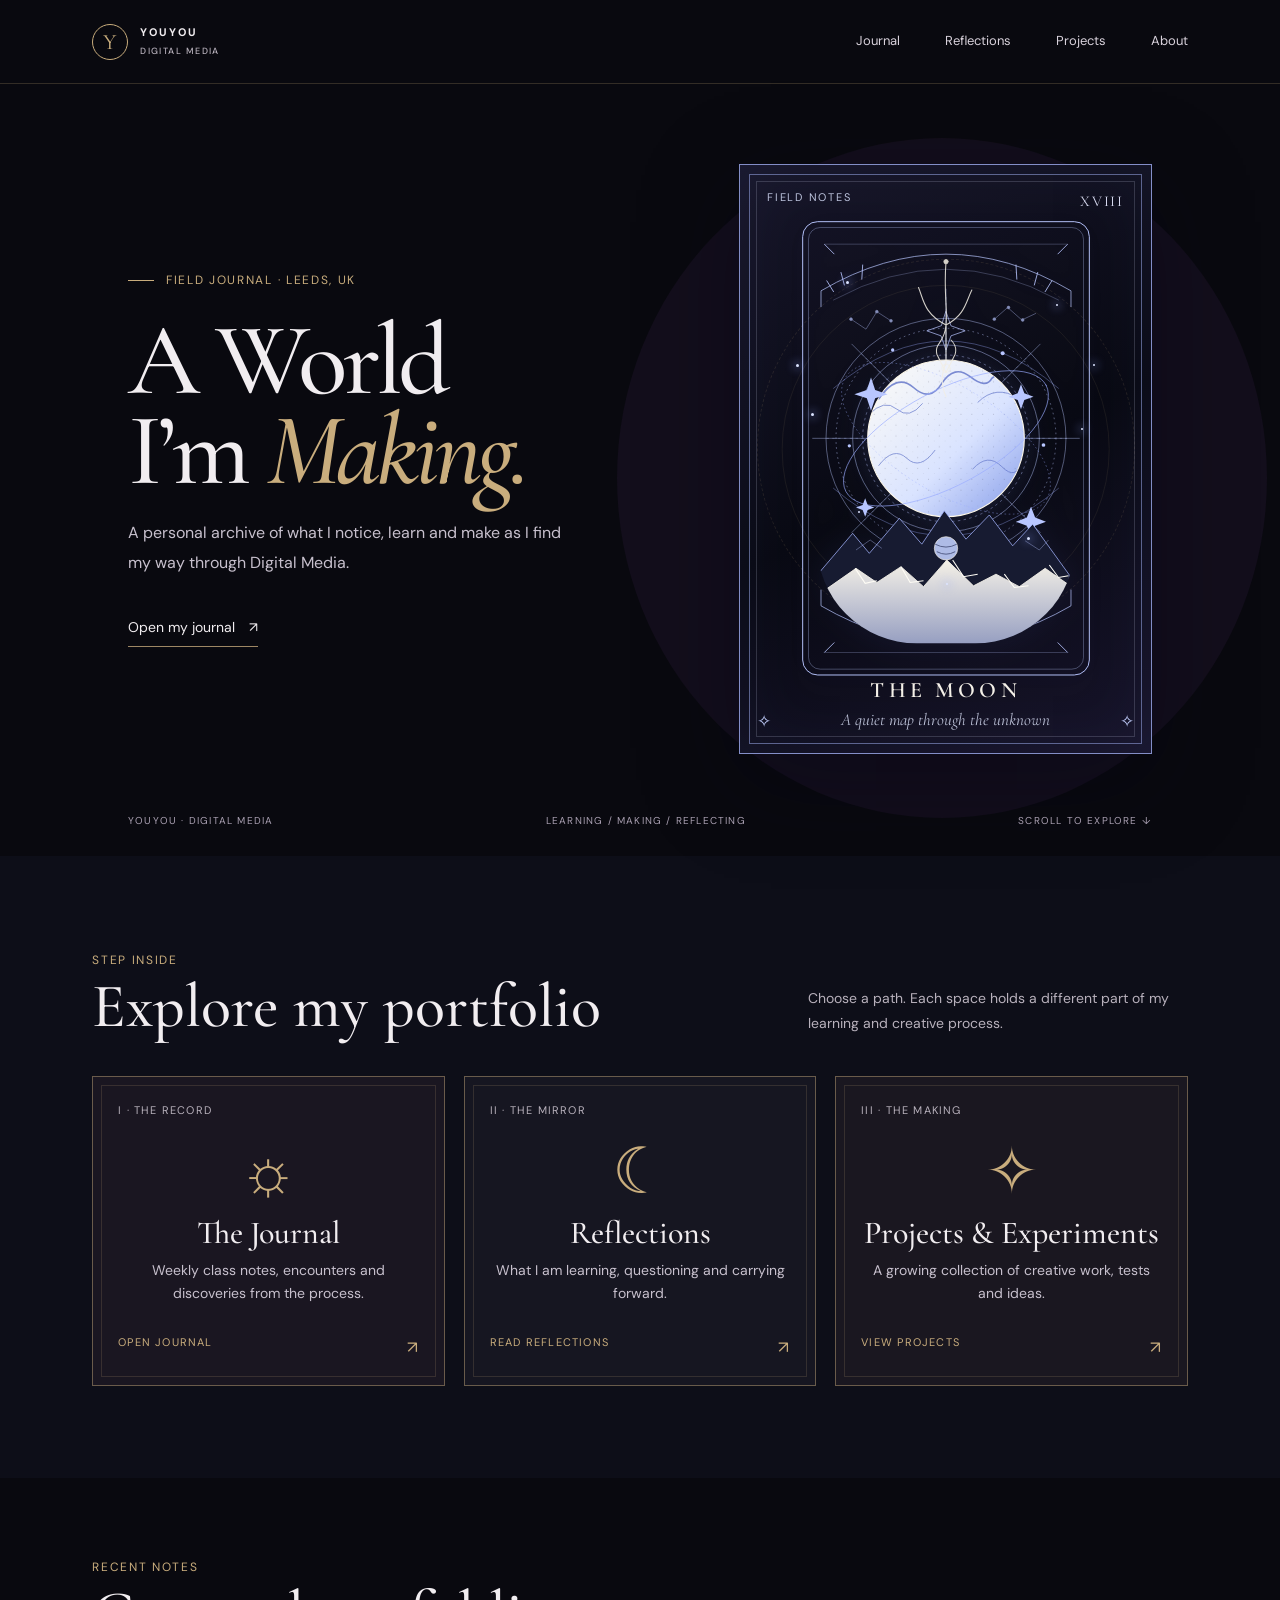
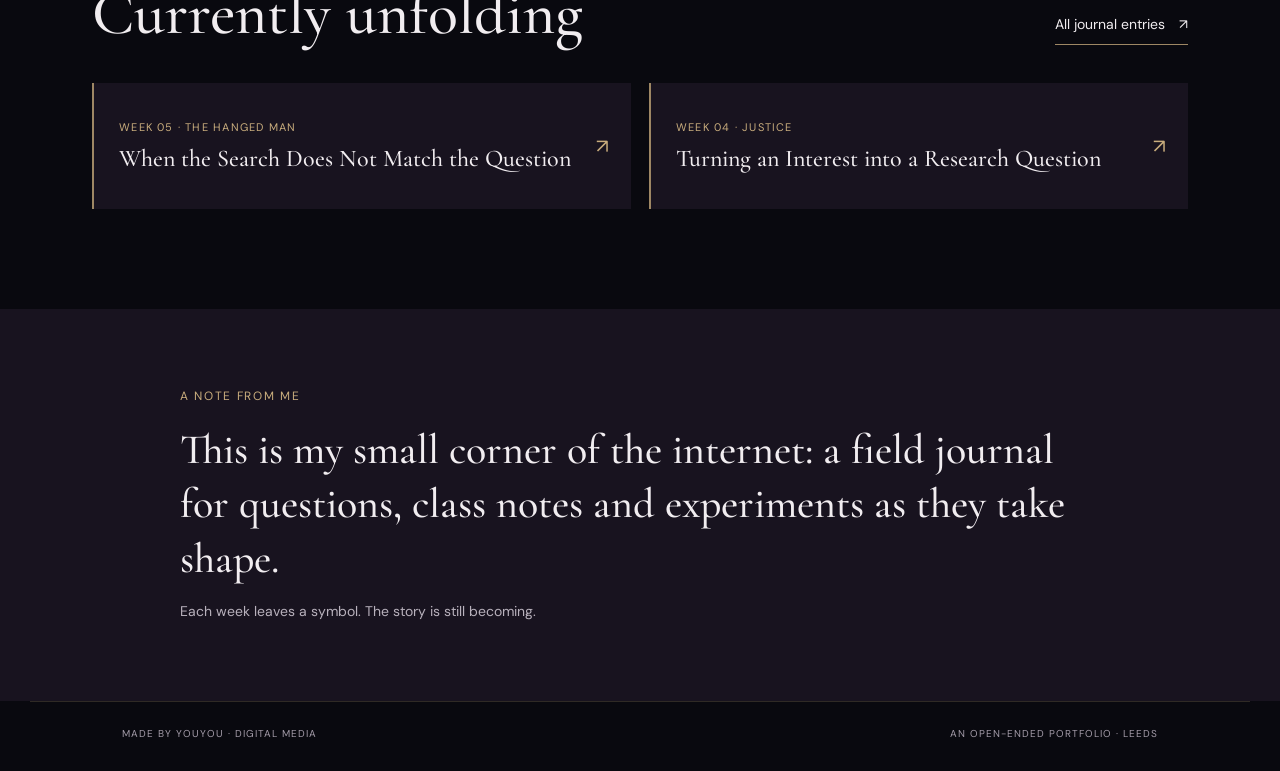
==== commit cef9b271: "Publish the Moon tarot homepage" ====
--- a/index.html
+++ b/index.html
@@ -1,3 +1,4 @@
+<!doctype html>
 <html lang="en"><head>
   <meta charset="utf-8">
   <meta name="viewport" content="width=device-width, initial-scale=1">
@@ -7,7 +8,25 @@
   <link rel="preconnect" href="https://fonts.googleapis.com">
   <link rel="preconnect" href="https://fonts.gstatic.com" crossorigin="">
   <link href="https://fonts.googleapis.com/css2?family=DM+Sans:wght@400;500;600;700&amp;family=Cormorant+Garamond:wght@500;600;700&amp;family=Playfair+Display:wght@500;600;700&amp;display=swap" rel="stylesheet">
-  <link href="stylesheet.css?v=9" rel="stylesheet" type="text/css">
+  <link href="stylesheet.css?v=11" rel="stylesheet" type="text/css">
+<style>
+.arcana-card--moon { border-color: rgba(163,177,246,.78); background: linear-gradient(155deg,#171629 0%,#090a13 52%,#17142a 100%); color: #c6d0ff; box-shadow: 0 26px 90px rgba(2,4,18,.38), inset 0 0 70px rgba(89,105,193,.08); }
+.arcana-card--moon::before { inset: 9px; border-color: rgba(160,174,242,.52); }
+.arcana-card--moon::after { inset: 16px; border-color: rgba(214,219,246,.18); }
+.arcana-card--moon:hover { border-color: #e0e4ff; background: linear-gradient(155deg,#1d1d39 0%,#0a0b17 52%,#201a38 100%); }
+.arcana-card--moon .card-topline { color: #bdc4de; }
+.arcana-card--moon .card-topline span:last-child { color: #d9dcf2; }
+.arcana-card--moon .card-sigil { max-width: 300px; color: #b8c6ff; filter: drop-shadow(0 2px 14px rgba(87,111,214,.08)); }
+.arcana-card--moon .sigil-chart { transform-box: fill-box; transform-origin: center; animation: chart-drift 90s linear infinite; }
+.arcana-card--moon .sigil-orbit { transform-box: fill-box; transform-origin: center; animation: orbit-drift 75s linear infinite reverse; }
+.arcana-card--moon .sigil-thread { stroke-dasharray: 230; stroke-dashoffset: 0; animation: thread-wake 2.8s .35s var(--ease-ink) both; }
+.arcana-card--moon .card-dust i { background: #dce4ff; box-shadow: 0 0 10px 2px rgba(143,164,255,.48); }
+.arcana-card--moon .card-title { color: #f4f0e8; }
+.arcana-card--moon .card-caption { color: #b9bed4; }
+.arcana-card--moon .card-corner { color: #c4d0ff; }
+@keyframes chart-drift { to { rotate: 360deg; } }
+@keyframes orbit-drift { to { rotate: -360deg; } }
+</style>
 </head>
 <body>
   <div class="site-shell">
@@ -23,63 +42,33 @@
           <p class="hero-intro">A personal archive of what I notice, learn and make as I find my way through Digital Media.</p>
           <a class="text-link" href="journal.html">Open my journal <span aria-hidden="true">↗</span></a>
         </div>
-        <a class="arcana-card" href="journal.html" aria-label="Open the journal: The Initiate">
-          <span class="card-topline"><span>FIELD NOTES</span><span>I</span></span>
+        <a class="arcana-card arcana-card--moon" href="journal.html" aria-label="Open the journal: The Moon">
+          <span class="card-topline"><span>FIELD NOTES</span><span>XVIII</span></span>
           <span class="card-orbit card-orbit--one" aria-hidden="true"></span>
           <span class="card-orbit card-orbit--two" aria-hidden="true"></span>
           <span class="card-dust" aria-hidden="true"><i></i><i></i><i></i><i></i><i></i><i></i><i></i><i></i><i></i></span>
-          <svg class="card-sigil" viewBox="0 0 360 560" role="img" aria-label="An engraved sun and moon surrounded by a celestial chart">
-            <defs>
-              <radialGradient id="sun-ink"><stop stop-color="#d7bd8c" stop-opacity=".18"></stop><stop offset=".68" stop-color="#9b7c5b" stop-opacity=".04"></stop><stop offset="1" stop-color="#17111e" stop-opacity="0"></stop></radialGradient>
-              <pattern id="etch-lines" width="5" height="5" patternUnits="userSpaceOnUse" patternTransform="rotate(35)"><path d="M0 0v5" stroke="#c9ad7d" stroke-opacity=".32" stroke-width=".7"></path></pattern>
-            </defs>
-            <g class="sigil-engraving" fill="none" stroke="currentColor" stroke-linecap="round" stroke-linejoin="round">
-              <circle cx="180" cy="240" r="151" stroke-width=".7" stroke-dasharray="1 5" opacity=".65"></circle>
-              <circle cx="180" cy="240" r="139" stroke-width=".65" opacity=".58"></circle>
-              <circle cx="180" cy="240" r="120" stroke-width="1"></circle>
-              <circle cx="180" cy="240" r="105" stroke-width=".7" stroke-dasharray="2 4"></circle>
-              <circle cx="180" cy="240" r="92" stroke-width="1.3"></circle>
-              <circle cx="180" cy="240" r="77" stroke-width=".65"></circle>
-              <path d="M180 55v25m0 320v-25M-5 240h26m318 0h26M49 109l19 19m224 224-19-19m19-224-19 19M68 368l-19 19" stroke-width="1"></path>
-              <path d="M180 80l8 19-8 19-8-19zM180 382l8 19-8 19-8-19zM20 240l19 8 19-8-19-8zM302 240l19 8 19-8-19-8z" stroke-width=".9"></path>
-              <path d="M180 91v25m0 248v25m-116-149h25m182 0h25M75 135l18 18m214 174-18-18m0-174-18 18M93 327l-18 18" stroke-width=".7" stroke-dasharray="1 3"></path>
-              <path d="M180 131l6 22 22 6-22 6-6 22-6-22-22-6 22-6zM180 293l4 14 14 4-14 4-4 14-4-14-14-4 14-4z" stroke-width=".8" opacity=".8"></path>
-              <path d="M56 159c23-14 34-15 52-14m196 0c-18-1-29 0-52 14M56 321c23 14 34 15 52 14m196 0c-18 1-29 0-52-14" stroke-width=".65" stroke-dasharray="1 3"></path>
-            </g>
-            <g class="sigil-rays" stroke="currentColor" stroke-linecap="round">
-              <path d="M180 111v43m0 172v43M51 240h43m172 0h43M89 149l31 31m120 120 31 31m0-182-31 31M120 300l-31 31" stroke-width="1.3"></path>
-              <path d="M180 128v22m0 180v22M68 240h22m180 0h22M100 160l16 16m128 128 16 16m0-160-16 16m-128 128-16 16" stroke-width=".7" stroke-dasharray="2 3"></path>
-              <path d="M145 140l8 17m54 166 8 17m-69 0 8-17m54-166 8-17M114 205l18 7m96 56 18 7m0-70-18 7m-96 56-18 7" stroke-width=".75"></path>
-            </g>
-            <circle cx="180" cy="240" r="91" fill="url(#sun-ink)"></circle>
-            <circle cx="180" cy="240" r="75" fill="url(#etch-lines)" opacity=".34"></circle>
-            <g class="sigil-face" stroke="currentColor" stroke-linecap="round" stroke-linejoin="round">
-              <path d="M180 166a74 74 0 0 0 0 148z" fill="#0d0b12" stroke-width="1.2"></path>
-              <path d="M180 166a74 74 0 0 1 0 148z" fill="#c9ad7d" fill-opacity=".13" stroke-width="1.2"></path>
-              <path d="M124 216q12-13 25 0m62 0q12-13 25 0M128 220q9 7 17 0m66 0q9 7 17 0" fill="none" stroke-width="1.3"></path>
-              <path d="M145 236q-3 7 2 10m66-10q-3 7 2 10m-34-9-7 28 9 3m-20 18q19 12 38 0" fill="none" stroke-width="1.2"></path>
-              <path d="M138 255q-7 19 2 37m82-37q7 19-2 37" fill="none" stroke-width=".55" opacity=".65"></path>
-              <circle cx="180" cy="240" r="80" fill="none" stroke-width=".7"></circle>
-            </g>
-            <g class="sigil-moon" fill="none" stroke="currentColor" stroke-linecap="round" stroke-linejoin="round">
-              <path d="M273 151a50 50 0 1 0 48 76 43 43 0 1 1-48-76Z" stroke-width="1.7"></path>
-              <path d="M280 167a33 33 0 0 0 32 48m-37-42 4-7m-7 23 1-8" stroke-width=".7" opacity=".75"></path>
-            </g>
-            <g class="sigil-stars" fill="currentColor">
-              <path d="m88 204 4 12 12 4-12 4-4 12-4-12-12-4 12-4zM279 290l3 9 9 3-9 3-3 9-3-9-9-3 9-3zM266 111l2 6 6 2-6 2-2 6-2-6-6-2 6-2z"></path>
-              <circle cx="89" cy="260" r="2.5"></circle><circle cx="267" cy="269" r="2"></circle><circle cx="112" cy="126" r="2.2"></circle><circle cx="248" cy="354" r="2.5"></circle>
-            </g>
-            <g class="sigil-thread" fill="none" stroke="currentColor" stroke-linecap="round" stroke-linejoin="round">
-              <path d="M180 326c-49 21-55 43-12 60 45 17 47 37 0 56-45 18-40 41 7 57 40 14 40 33 5 48" stroke-width="1.4"></path>
-              <path d="M180 326c-49 21-55 43-12 60 45 17 47 37 0 56-45 18-40 41 7 57 40 14 40 33 5 48" stroke-width="5" stroke-dasharray=".1 6" opacity=".42"></path>
-              <circle cx="180" cy="326" r="3" fill="currentColor"></circle><circle cx="180" cy="547" r="3.5" fill="currentColor"></circle>
-            </g>
-            <g class="sigil-hand" fill="none" stroke="currentColor" stroke-linecap="round" opacity=".72">
-              <path d="M154 393l-6-23m23 15-2-26m23 26 6-23m-48 29q17-12 33-7" stroke-width=".8"></path>
-            </g>
-          </svg>
-          <span class="card-title">THE INITIATE</span>
-          <span class="card-caption">A world in the making</span>
+          <svg class="card-sigil" viewBox="0 0 360 560" role="img" aria-label="A moonlit tarot card with a silver moon, orbit lines, stars and distant mountains">
+<defs>
+<linearGradient id="moon-fill" x1="0" y1="0" x2="1" y2="1"><stop stop-color="#fffdf6"/><stop offset=".58" stop-color="#d9e3ff"/><stop offset="1" stop-color="#8299e8"/></linearGradient>
+<linearGradient id="mountain-fill" x1="0" y1="0" x2="0" y2="1"><stop stop-color="#f5f1e7"/><stop offset="1" stop-color="#828db9"/></linearGradient>
+<radialGradient id="moon-glow"><stop stop-color="#b8c9ff" stop-opacity=".23"/><stop offset="1" stop-color="#7186db" stop-opacity="0"/></radialGradient>
+<pattern id="moon-grain" width="13" height="13" patternUnits="userSpaceOnUse"><circle cx="3" cy="5" r=".7" fill="#29263c" opacity=".25"/><circle cx="10" cy="11" r=".45" fill="#29263c" opacity=".2"/></pattern>
+<clipPath id="moon-clip"><circle cx="180" cy="268" r="94"/></clipPath><clipPath id="scene-clip"><rect x="25" y="42" width="310" height="472" rx="120"/></clipPath>
+</defs>
+<g class="sigil-frame" fill="none" stroke="currentColor" stroke-linejoin="round"><rect x="8" y="8" width="344" height="544" rx="18" stroke-width="1.15"/><rect x="15" y="15" width="330" height="530" rx="14" stroke-width=".55" opacity=".7"/><path d="M34 35h292M34 525h292" stroke-width=".55" opacity=".55"/><path d="M34 35l12 12m280-12-12 12M34 525l12-12m280 12-12-12" stroke-width="1"/></g>
+<g class="sigil-window" fill="none" stroke="currentColor" stroke-linecap="round"><path d="M30 110V91Q180 3 330 91v19M30 450v19q150 87 300 0v-19" stroke-width="1.05" opacity=".8"/><path d="M45 102Q180 28 315 102M45 458q135 74 270 0" stroke-width=".5" opacity=".6"/><path d="M45 92l-8-13m21 5-4-15m25 8 1-17m219 32 8-13m-21 5 4-15m-25 8-1-17" stroke-width="1"/></g>
+<g class="sigil-chart" fill="none" stroke="currentColor" stroke-linecap="round"><circle cx="180" cy="268" r="144" stroke-width=".7" opacity=".72"/><circle cx="180" cy="268" r="132" stroke-width=".55" stroke-dasharray="1 5"/><circle cx="180" cy="268" r="112" stroke-width=".7" opacity=".76"/><circle cx="180" cy="268" r="100" stroke-width=".5" stroke-dasharray="2 5"/><path d="M180 89v84m0 190v84M20 268h66m188 0h66M67 155l53 53m120 120 53 53m0-226-53 53M120 328l-53 53" stroke-width=".75" opacity=".65"/><path d="M180 99v337M37 268h286M79 167l202 202m0-202L79 369" stroke-width=".45" stroke-dasharray="2 5" opacity=".76"/><path d="M180 116l6 17 17 6-17 6-6 17-6-17-17-6 17-6zM180 374l4 11 11 4-11 4-4 11-4-11-11-4 11-4z" stroke-width=".85"/></g>
+<g class="sigil-scene" clip-path="url(#scene-clip)"><circle cx="180" cy="268" r="120" fill="url(#moon-glow)"/><circle cx="180" cy="268" r="94" fill="url(#moon-fill)" stroke="#fff9e9" stroke-width="1.3"/><circle cx="180" cy="268" r="94" fill="url(#moon-grain)"/>
+<g clip-path="url(#moon-clip)" fill="none" stroke="#6275c9" stroke-width="2" opacity=".82"><path d="M99 221q22-32 42-14t34-5q15-23 34-8t26 2q19-17 36 4"/><path d="M87 240q19-20 34-7t31-7m66-1q22-22 49-5t27 3" stroke-width="1"/><path d="M99 301q18-24 34-9t34-10m45 23q18-20 35-3t24-6" stroke-width="1"/></g>
+<g class="sigil-orbit" fill="none" stroke="#9aabff" stroke-linecap="round"><ellipse cx="180" cy="268" rx="136" ry="57" transform="rotate(-28 180 268)" stroke-width=".9" opacity=".8"/><ellipse cx="180" cy="268" rx="141" ry="64" transform="rotate(31 180 268)" stroke-width=".55" stroke-dasharray="1 4" opacity=".8"/><path d="M45 208q135-114 270 0M45 328q135 114 270 0" stroke-width=".6" opacity=".72"/></g>
+<g class="sigil-stars" fill="currentColor"><path d="m90 195 5 15 15 5-15 5-5 15-5-15-15-5 15-5zM270 203l4 11 11 4-11 4-4 11-4-11-11-4 11-4zM282 350l5 13 13 5-13 5-5 13-5-13-13-5 13-5zM83 340l3 8 8 3-8 3-3 8-3-8-8-3 8-3z"/><circle cx="116" cy="162" r="2"/><circle cx="248" cy="166" r="2.4"/><circle cx="64" cy="277" r="2"/><circle cx="297" cy="276" r="2.2"/><circle cx="127" cy="382" r="1.8"/><circle cx="232" cy="384" r="2"/></g>
+<g class="sigil-thread" fill="none" stroke="#f2eee4" stroke-linecap="round" stroke-linejoin="round"><path d="M180 56c-3 39 2 53 0 76s-14 21-11 35l11 22 11-22c2-7 0-12-5-17m-6-18c-27-14-27-31-33-45m33 45c23-12 24-28 31-42m-31 42v45c-7 18-5 29 0 41" stroke-width="1.25"/><circle cx="180" cy="184" r="5" stroke-width="1"/><circle cx="180" cy="56" r="2.6" fill="#f2eee4"/></g>
+<path d="M22 436l46-54 20 24 36-42 27 31 27-40 26 34 28-29 28 37 24-26 44 61v102H22z" fill="#171b31" stroke="#a5b5ff" stroke-width=".9"/><path d="M22 459l50-35 25 17 29-19 27 24 28-32 32 31 27-14 28 15 31-22 33 23v89H22z" fill="url(#mountain-fill)" stroke="#f8f4eb" stroke-width="1"/><path d="M71 424l12 18 14-3m29-17 11 19 16-2m35-25 13 20 17-3m32 0 12 16 17-2m25-25 11 15 12-2" fill="none" stroke="#fffdf6" stroke-width="1.3"/><circle cx="180" cy="400" r="14" fill="#aebbe6" stroke="#eee8dc" stroke-width=".8"/><path d="M167 395q13 7 26 0m-24 9q11 6 22 0" fill="none" stroke="#434c75" stroke-width="1"/>
+</g>
+<g class="sigil-constellations" fill="none" stroke="currentColor" stroke-width=".65" opacity=".7"><path d="M66 125l18 12 13-21 17 11m124-2 16-14 17 15 17-8M72 402l17-12 14 10m172-9 17 11 11-12"/><circle cx="66" cy="125" r="1.7" fill="currentColor"/><circle cx="97" cy="116" r="1.7" fill="currentColor"/><circle cx="114" cy="127" r="1.7" fill="currentColor"/><circle cx="238" cy="125" r="1.7" fill="currentColor"/><circle cx="255" cy="111" r="1.7" fill="currentColor"/><circle cx="272" cy="126" r="1.7" fill="currentColor"/></g>
+</svg>
+          <span class="card-title">THE MOON</span>
+          <span class="card-caption">A quiet map through the unknown</span>
           <span class="card-corner card-corner--one" aria-hidden="true">✧</span><span class="card-corner card-corner--two" aria-hidden="true">✧</span>
         </a>
         <div class="hero-foot"><span>YOUYOU · DIGITAL MEDIA</span><span>LEARNING / MAKING / REFLECTING</span><span>SCROLL TO EXPLORE ↓</span></div>
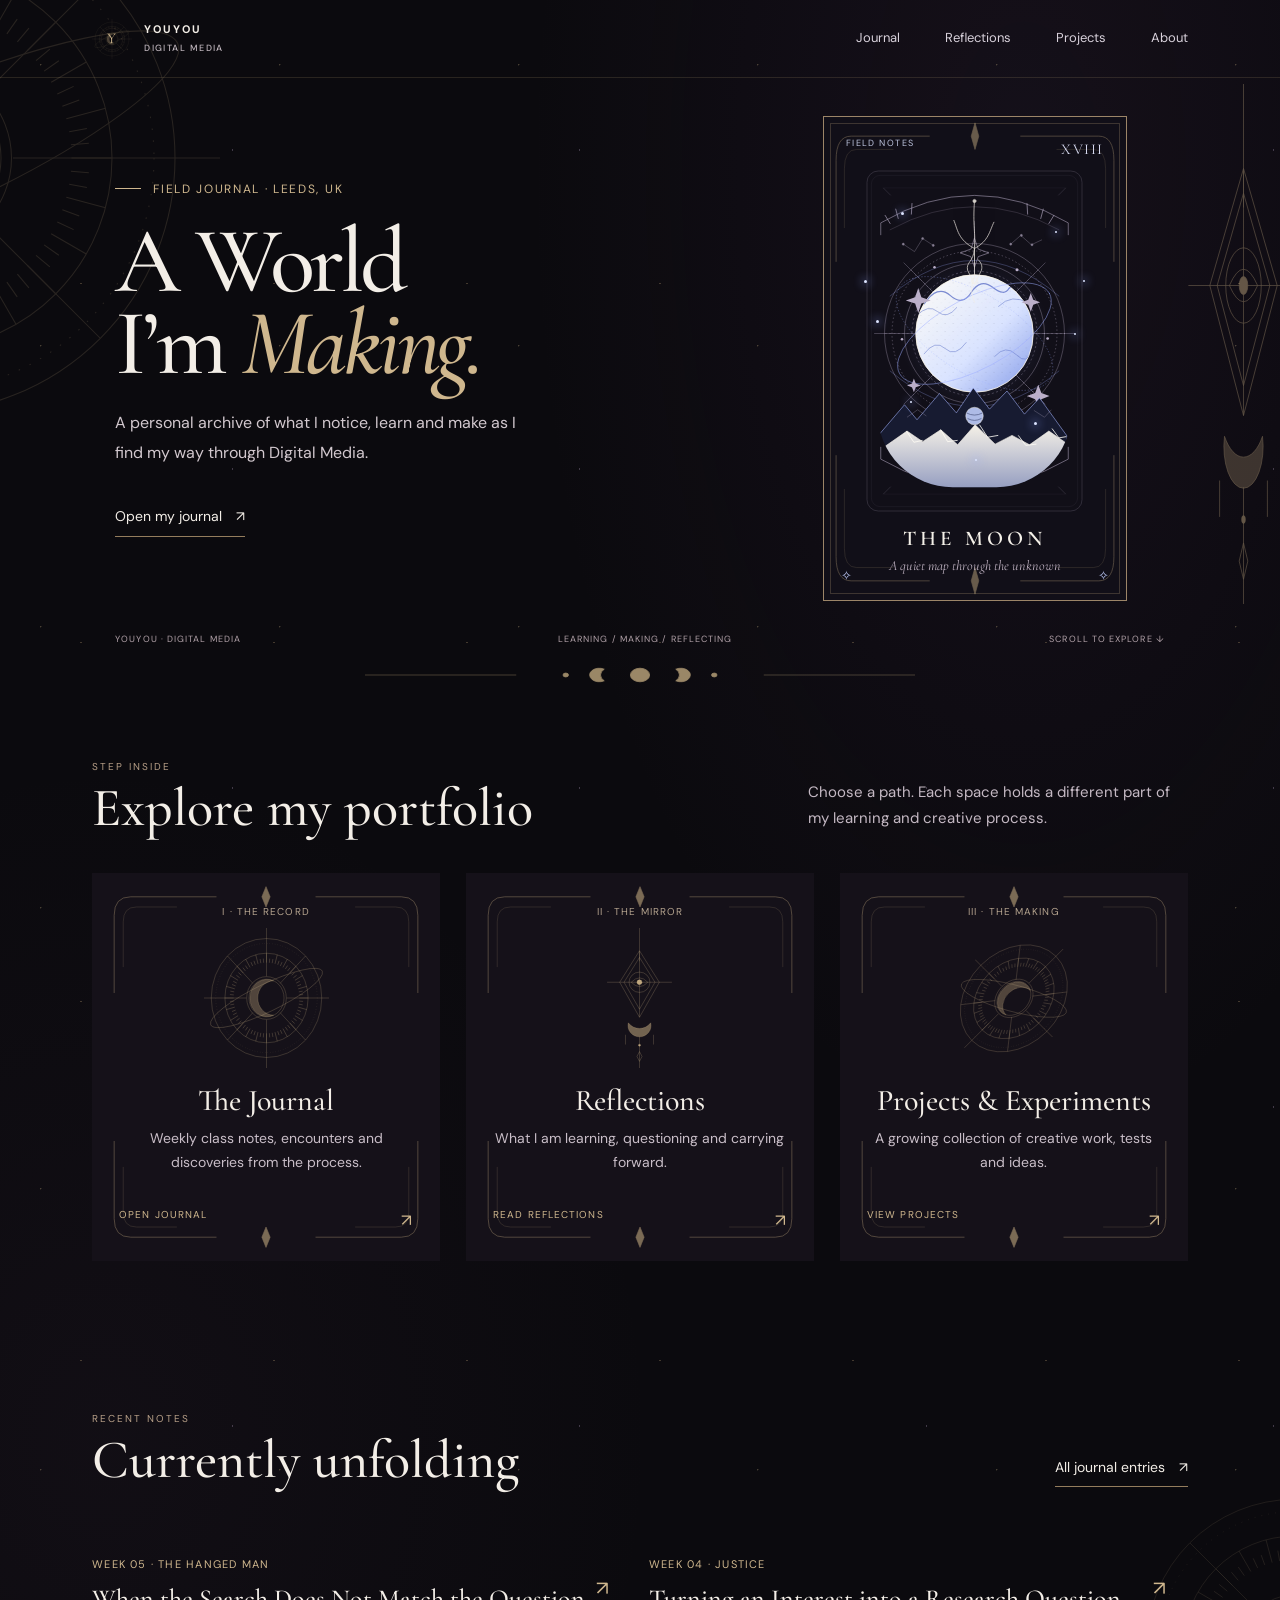
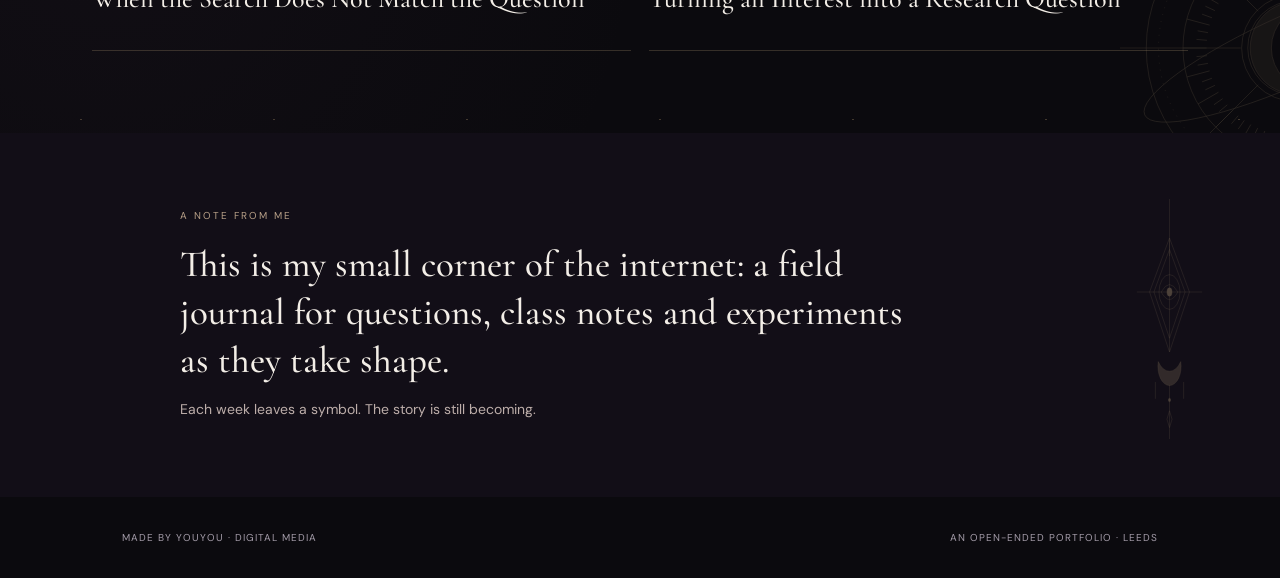
==== commit 577c7c78: "Apply celestial styling to index.html" ====
--- a/index.html
+++ b/index.html
@@ -8,25 +8,8 @@
   <link rel="preconnect" href="https://fonts.googleapis.com">
   <link rel="preconnect" href="https://fonts.gstatic.com" crossorigin="">
   <link href="https://fonts.googleapis.com/css2?family=DM+Sans:wght@400;500;600;700&amp;family=Cormorant+Garamond:wght@500;600;700&amp;family=Playfair+Display:wght@500;600;700&amp;display=swap" rel="stylesheet">
-  <link href="stylesheet.css?v=11" rel="stylesheet" type="text/css">
-<style>
-.arcana-card--moon { border-color: rgba(163,177,246,.78); background: linear-gradient(155deg,#171629 0%,#090a13 52%,#17142a 100%); color: #c6d0ff; box-shadow: 0 26px 90px rgba(2,4,18,.38), inset 0 0 70px rgba(89,105,193,.08); }
-.arcana-card--moon::before { inset: 9px; border-color: rgba(160,174,242,.52); }
-.arcana-card--moon::after { inset: 16px; border-color: rgba(214,219,246,.18); }
-.arcana-card--moon:hover { border-color: #e0e4ff; background: linear-gradient(155deg,#1d1d39 0%,#0a0b17 52%,#201a38 100%); }
-.arcana-card--moon .card-topline { color: #bdc4de; }
-.arcana-card--moon .card-topline span:last-child { color: #d9dcf2; }
-.arcana-card--moon .card-sigil { max-width: 300px; color: #b8c6ff; filter: drop-shadow(0 2px 14px rgba(87,111,214,.08)); }
-.arcana-card--moon .sigil-chart { transform-box: fill-box; transform-origin: center; animation: chart-drift 90s linear infinite; }
-.arcana-card--moon .sigil-orbit { transform-box: fill-box; transform-origin: center; animation: orbit-drift 75s linear infinite reverse; }
-.arcana-card--moon .sigil-thread { stroke-dasharray: 230; stroke-dashoffset: 0; animation: thread-wake 2.8s .35s var(--ease-ink) both; }
-.arcana-card--moon .card-dust i { background: #dce4ff; box-shadow: 0 0 10px 2px rgba(143,164,255,.48); }
-.arcana-card--moon .card-title { color: #f4f0e8; }
-.arcana-card--moon .card-caption { color: #b9bed4; }
-.arcana-card--moon .card-corner { color: #c4d0ff; }
-@keyframes chart-drift { to { rotate: 360deg; } }
-@keyframes orbit-drift { to { rotate: -360deg; } }
-</style>
+  <link href="stylesheet.css?v=12" rel="stylesheet" type="text/css">
+
 </head>
 <body>
   <div class="site-shell">
--- a/stylesheet.css
+++ b/stylesheet.css
@@ -513,3 +513,81 @@
 
 /* Keep the engraved card fully visible in the first screenful. */
 .card-sigil { max-width: 245px; }
+
+
+.arcana-card--moon { border-color: rgba(163,177,246,.78); background: linear-gradient(155deg,#171629 0%,#090a13 52%,#17142a 100%); color: #c6d0ff; box-shadow: 0 26px 90px rgba(2,4,18,.38), inset 0 0 70px rgba(89,105,193,.08); }
+.arcana-card--moon::before { inset: 9px; border-color: rgba(160,174,242,.52); }
+.arcana-card--moon::after { inset: 16px; border-color: rgba(214,219,246,.18); }
+.arcana-card--moon:hover { border-color: #e0e4ff; background: linear-gradient(155deg,#1d1d39 0%,#0a0b17 52%,#201a38 100%); }
+.arcana-card--moon .card-topline { color: #bdc4de; }
+.arcana-card--moon .card-topline span:last-child { color: #d9dcf2; }
+.arcana-card--moon .card-sigil { max-width: 300px; color: #b8c6ff; filter: drop-shadow(0 2px 14px rgba(87,111,214,.08)); }
+.arcana-card--moon .sigil-chart { transform-box: fill-box; transform-origin: center; animation: chart-drift 90s linear infinite; }
+.arcana-card--moon .sigil-orbit { transform-box: fill-box; transform-origin: center; animation: orbit-drift 75s linear infinite reverse; }
+.arcana-card--moon .sigil-thread { stroke-dasharray: 230; stroke-dashoffset: 0; animation: thread-wake 2.8s .35s var(--ease-ink) both; }
+.arcana-card--moon .card-dust i { background: #dce4ff; box-shadow: 0 0 10px 2px rgba(143,164,255,.48); }
+.arcana-card--moon .card-title { color: #f4f0e8; }
+.arcana-card--moon .card-caption { color: #b9bed4; }
+.arcana-card--moon .card-corner { color: #c4d0ff; }
+@keyframes chart-drift { to { rotate: 360deg; } }
+@keyframes orbit-drift { to { rotate: -360deg; } }
+
+/* Celestial marginalia: original linework, kept outside the reading column. */
+:root { --night:#0b0a0e; --night-blue:#0e0c13; --plum:#141018; --ink:#f3eee7; --muted:#c0b6bd; --gold:#cfb78e; --gold-soft:#947d5d; --ornament-solar:url("data:image/svg+xml,%3Csvg%20xmlns%3D%22http%3A%2F%2Fwww.w3.org%2F2000%2Fsvg%22%20viewBox%3D%220%200%20400%20400%22%20preserveAspectRatio%3D%22none%22%20fill%3D%22none%22%20stroke%3D%22%23bfa77e%22%20stroke-width%3D%22.7%22%3E%3Ccircle%20cx%3D%22200%22%20cy%3D%22200%22%20r%3D%22170%22%2F%3E%3Ccircle%20cx%3D%22200%22%20cy%3D%22200%22%20r%3D%22156%22%20stroke-dasharray%3D%221%207%22%2F%3E%3Ccircle%20cx%3D%22200%22%20cy%3D%22200%22%20r%3D%22128%22%2F%3E%3Ccircle%20cx%3D%22200%22%20cy%3D%22200%22%20r%3D%2261%22%2F%3E%3Ccircle%20cx%3D%22200%22%20cy%3D%22200%22%20r%3D%2254%22%2F%3E%3Cpath%20d%3D%22M200%2072v27%22%20transform%3D%22rotate(0%20200%20200)%22%2F%3E%3Cpath%20d%3D%22M200%2087v12%22%20transform%3D%22rotate(5%20200%20200)%22%2F%3E%3Cpath%20d%3D%22M200%2087v12%22%20transform%3D%22rotate(10%20200%20200)%22%2F%3E%3Cpath%20d%3D%22M200%2072v27%22%20transform%3D%22rotate(15%20200%20200)%22%2F%3E%3Cpath%20d%3D%22M200%2087v12%22%20transform%3D%22rotate(20%20200%20200)%22%2F%3E%3Cpath%20d%3D%22M200%2087v12%22%20transform%3D%22rotate(25%20200%20200)%22%2F%3E%3Cpath%20d%3D%22M200%2072v27%22%20transform%3D%22rotate(30%20200%20200)%22%2F%3E%3Cpath%20d%3D%22M200%2087v12%22%20transform%3D%22rotate(35%20200%20200)%22%2F%3E%3Cpath%20d%3D%22M200%2087v12%22%20transform%3D%22rotate(40%20200%20200)%22%2F%3E%3Cpath%20d%3D%22M200%2072v27%22%20transform%3D%22rotate(45%20200%20200)%22%2F%3E%3Cpath%20d%3D%22M200%2087v12%22%20transform%3D%22rotate(50%20200%20200)%22%2F%3E%3Cpath%20d%3D%22M200%2087v12%22%20transform%3D%22rotate(55%20200%20200)%22%2F%3E%3Cpath%20d%3D%22M200%2072v27%22%20transform%3D%22rotate(60%20200%20200)%22%2F%3E%3Cpath%20d%3D%22M200%2087v12%22%20transform%3D%22rotate(65%20200%20200)%22%2F%3E%3Cpath%20d%3D%22M200%2087v12%22%20transform%3D%22rotate(70%20200%20200)%22%2F%3E%3Cpath%20d%3D%22M200%2072v27%22%20transform%3D%22rotate(75%20200%20200)%22%2F%3E%3Cpath%20d%3D%22M200%2087v12%22%20transform%3D%22rotate(80%20200%20200)%22%2F%3E%3Cpath%20d%3D%22M200%2087v12%22%20transform%3D%22rotate(85%20200%20200)%22%2F%3E%3Cpath%20d%3D%22M200%2072v27%22%20transform%3D%22rotate(90%20200%20200)%22%2F%3E%3Cpath%20d%3D%22M200%2087v12%22%20transform%3D%22rotate(95%20200%20200)%22%2F%3E%3Cpath%20d%3D%22M200%2087v12%22%20transform%3D%22rotate(100%20200%20200)%22%2F%3E%3Cpath%20d%3D%22M200%2072v27%22%20transform%3D%22rotate(105%20200%20200)%22%2F%3E%3Cpath%20d%3D%22M200%2087v12%22%20transform%3D%22rotate(110%20200%20200)%22%2F%3E%3Cpath%20d%3D%22M200%2087v12%22%20transform%3D%22rotate(115%20200%20200)%22%2F%3E%3Cpath%20d%3D%22M200%2072v27%22%20transform%3D%22rotate(120%20200%20200)%22%2F%3E%3Cpath%20d%3D%22M200%2087v12%22%20transform%3D%22rotate(125%20200%20200)%22%2F%3E%3Cpath%20d%3D%22M200%2087v12%22%20transform%3D%22rotate(130%20200%20200)%22%2F%3E%3Cpath%20d%3D%22M200%2072v27%22%20transform%3D%22rotate(135%20200%20200)%22%2F%3E%3Cpath%20d%3D%22M200%2087v12%22%20transform%3D%22rotate(140%20200%20200)%22%2F%3E%3Cpath%20d%3D%22M200%2087v12%22%20transform%3D%22rotate(145%20200%20200)%22%2F%3E%3Cpath%20d%3D%22M200%2072v27%22%20transform%3D%22rotate(150%20200%20200)%22%2F%3E%3Cpath%20d%3D%22M200%2087v12%22%20transform%3D%22rotate(155%20200%20200)%22%2F%3E%3Cpath%20d%3D%22M200%2087v12%22%20transform%3D%22rotate(160%20200%20200)%22%2F%3E%3Cpath%20d%3D%22M200%2072v27%22%20transform%3D%22rotate(165%20200%20200)%22%2F%3E%3Cpath%20d%3D%22M200%2087v12%22%20transform%3D%22rotate(170%20200%20200)%22%2F%3E%3Cpath%20d%3D%22M200%2087v12%22%20transform%3D%22rotate(175%20200%20200)%22%2F%3E%3Cpath%20d%3D%22M200%2072v27%22%20transform%3D%22rotate(180%20200%20200)%22%2F%3E%3Cpath%20d%3D%22M200%2087v12%22%20transform%3D%22rotate(185%20200%20200)%22%2F%3E%3Cpath%20d%3D%22M200%2087v12%22%20transform%3D%22rotate(190%20200%20200)%22%2F%3E%3Cpath%20d%3D%22M200%2072v27%22%20transform%3D%22rotate(195%20200%20200)%22%2F%3E%3Cpath%20d%3D%22M200%2087v12%22%20transform%3D%22rotate(200%20200%20200)%22%2F%3E%3Cpath%20d%3D%22M200%2087v12%22%20transform%3D%22rotate(205%20200%20200)%22%2F%3E%3Cpath%20d%3D%22M200%2072v27%22%20transform%3D%22rotate(210%20200%20200)%22%2F%3E%3Cpath%20d%3D%22M200%2087v12%22%20transform%3D%22rotate(215%20200%20200)%22%2F%3E%3Cpath%20d%3D%22M200%2087v12%22%20transform%3D%22rotate(220%20200%20200)%22%2F%3E%3Cpath%20d%3D%22M200%2072v27%22%20transform%3D%22rotate(225%20200%20200)%22%2F%3E%3Cpath%20d%3D%22M200%2087v12%22%20transform%3D%22rotate(230%20200%20200)%22%2F%3E%3Cpath%20d%3D%22M200%2087v12%22%20transform%3D%22rotate(235%20200%20200)%22%2F%3E%3Cpath%20d%3D%22M200%2072v27%22%20transform%3D%22rotate(240%20200%20200)%22%2F%3E%3Cpath%20d%3D%22M200%2087v12%22%20transform%3D%22rotate(245%20200%20200)%22%2F%3E%3Cpath%20d%3D%22M200%2087v12%22%20transform%3D%22rotate(250%20200%20200)%22%2F%3E%3Cpath%20d%3D%22M200%2072v27%22%20transform%3D%22rotate(255%20200%20200)%22%2F%3E%3Cpath%20d%3D%22M200%2087v12%22%20transform%3D%22rotate(260%20200%20200)%22%2F%3E%3Cpath%20d%3D%22M200%2087v12%22%20transform%3D%22rotate(265%20200%20200)%22%2F%3E%3Cpath%20d%3D%22M200%2072v27%22%20transform%3D%22rotate(270%20200%20200)%22%2F%3E%3Cpath%20d%3D%22M200%2087v12%22%20transform%3D%22rotate(275%20200%20200)%22%2F%3E%3Cpath%20d%3D%22M200%2087v12%22%20transform%3D%22rotate(280%20200%20200)%22%2F%3E%3Cpath%20d%3D%22M200%2072v27%22%20transform%3D%22rotate(285%20200%20200)%22%2F%3E%3Cpath%20d%3D%22M200%2087v12%22%20transform%3D%22rotate(290%20200%20200)%22%2F%3E%3Cpath%20d%3D%22M200%2087v12%22%20transform%3D%22rotate(295%20200%20200)%22%2F%3E%3Cpath%20d%3D%22M200%2072v27%22%20transform%3D%22rotate(300%20200%20200)%22%2F%3E%3Cpath%20d%3D%22M200%2087v12%22%20transform%3D%22rotate(305%20200%20200)%22%2F%3E%3Cpath%20d%3D%22M200%2087v12%22%20transform%3D%22rotate(310%20200%20200)%22%2F%3E%3Cpath%20d%3D%22M200%2072v27%22%20transform%3D%22rotate(315%20200%20200)%22%2F%3E%3Cpath%20d%3D%22M200%2087v12%22%20transform%3D%22rotate(320%20200%20200)%22%2F%3E%3Cpath%20d%3D%22M200%2087v12%22%20transform%3D%22rotate(325%20200%20200)%22%2F%3E%3Cpath%20d%3D%22M200%2072v27%22%20transform%3D%22rotate(330%20200%20200)%22%2F%3E%3Cpath%20d%3D%22M200%2087v12%22%20transform%3D%22rotate(335%20200%20200)%22%2F%3E%3Cpath%20d%3D%22M200%2087v12%22%20transform%3D%22rotate(340%20200%20200)%22%2F%3E%3Cpath%20d%3D%22M200%2072v27%22%20transform%3D%22rotate(345%20200%20200)%22%2F%3E%3Cpath%20d%3D%22M200%2087v12%22%20transform%3D%22rotate(350%20200%20200)%22%2F%3E%3Cpath%20d%3D%22M200%2087v12%22%20transform%3D%22rotate(355%20200%20200)%22%2F%3E%3Cpath%20d%3D%22M200%200v138m0%20124v138M0%20200h138m124%200h138M80%2080l78%2078m84%2084%2078%2078M80%20320l78-78m84-84%2078-78%22%2F%3E%3Cellipse%20cx%3D%22200%22%20cy%3D%22200%22%20rx%3D%22188%22%20ry%3D%2240%22%20transform%3D%22rotate(-24%20200%20200)%22%2F%3E%3Cpath%20d%3D%22M222%20151a53%2053%200%201%200%200%2098%2045%2045%200%200%201%200-98Z%22%20fill%3D%22%23bfa77e%22%20fill-opacity%3D%22.35%22%2F%3E%3C%2Fsvg%3E"); --ornament-charm:url("data:image/svg+xml,%3Csvg%20xmlns%3D%22http%3A%2F%2Fwww.w3.org%2F2000%2Fsvg%22%20viewBox%3D%220%200%20400%20400%22%20preserveAspectRatio%3D%22none%22%20fill%3D%22none%22%20stroke%3D%22%23bfa77e%22%20stroke-width%3D%22.7%22%3E%3Cpath%20d%3D%22M200%200v95m0%20215v90M145%20155l55-90%2055%2090-55%20100zM157%20155l43-71%2043%2071-43%2077zM200%2065v190M110%20155h180%22%2F%3E%3Ccircle%20cx%3D%22200%22%20cy%3D%22155%22%20r%3D%2229%22%2F%3E%3Cpath%20d%3D%22M177%20155q23-25%2046%200-23%2025-46%200Z%22%2F%3E%3Ccircle%20cx%3D%22200%22%20cy%3D%22155%22%20r%3D%227%22%20fill%3D%22%23bfa77e%22%2F%3E%3Cpath%20d%3D%22M169%20271a38%2038%200%200%200%2062%200%2032%2032%200%201%201-62%200Z%22%20fill%3D%22%23bfa77e%22%20fill-opacity%3D%22.55%22%2F%3E%3Ccircle%20cx%3D%22200%22%20cy%3D%22335%22%20r%3D%223%22%20fill%3D%22%23bfa77e%22%2F%3E%3Cpath%20d%3D%22m200%20353%207%2014-7%2014-7-14zM161%20305v28m78-28v28%22%2F%3E%3C%2Fsvg%3E"); --ornament-phases:url("data:image/svg+xml,%3Csvg%20xmlns%3D%22http%3A%2F%2Fwww.w3.org%2F2000%2Fsvg%22%20viewBox%3D%220%200%20400%2060%22%20preserveAspectRatio%3D%22none%22%20fill%3D%22none%22%20stroke%3D%22%23bfa77e%22%20stroke-width%3D%22.7%22%3E%3Cpath%20d%3D%22M0%2030h110m180%200h110%22%20stroke-opacity%3D%22.5%22%2F%3E%3Ccircle%20cx%3D%22200%22%20cy%3D%2230%22%20r%3D%227%22%20fill%3D%22%23bfa77e%22%2F%3E%3Cpath%20d%3D%22M174%2024a7%207%200%201%200%200%2012%208%208%200%200%201%200-12ZM226%2024a7%207%200%201%201%200%2012%208%208%200%200%200%200-12Z%22%20fill%3D%22%23bfa77e%22%2F%3E%3Ccircle%20cx%3D%22146%22%20cy%3D%2230%22%20r%3D%222%22%20fill%3D%22%23bfa77e%22%2F%3E%3Ccircle%20cx%3D%22254%22%20cy%3D%2230%22%20r%3D%222%22%20fill%3D%22%23bfa77e%22%2F%3E%3C%2Fsvg%3E"); --ornament-frame:url("data:image/svg+xml,%3Csvg%20xmlns%3D%22http%3A%2F%2Fwww.w3.org%2F2000%2Fsvg%22%20viewBox%3D%220%200%20400%20400%22%20preserveAspectRatio%3D%22none%22%20fill%3D%22none%22%20stroke%3D%22%23bfa77e%22%20stroke-width%3D%22.7%22%3E%3Cpath%20d%3D%22M16%20120V36Q16%2016%2036%2016h104m120%200h104q20%200%2020%2020v84M16%20280v84q0%2020%2020%2020h104m120%200h104q20%200%2020-20v-84%22%2F%3E%3Cpath%20d%3D%22M27%2092V43q0-16%2016-16h49m216%200h49q16%200%2016%2016v49M27%20308v49q0%2016%2016%2016h49m216%200h49q16%200%2016-16v-49%22%20stroke-opacity%3D%22.45%22%2F%3E%3Cpath%20d%3D%22m200%205%205%2011-5%2011-5-11zm0%20368%205%2011-5%2011-5-11z%22%20fill%3D%22%23bfa77e%22%2F%3E%3C%2Fsvg%3E"); }
+body { background-color:var(--night); }
+.site-shell { position:relative; isolation:isolate; background-image:radial-gradient(ellipse at 80% 8%,rgba(74,44,88,.16),transparent 34%),radial-gradient(ellipse at 8% 66%,rgba(77,51,80,.1),transparent 33%); }
+.site-shell::before { content:""; position:absolute; inset:0; z-index:-1; pointer-events:none; opacity:.32; background-image:radial-gradient(circle at 17% 23%,#cbb384 0 .7px,transparent 1px),radial-gradient(circle at 67% 47%,#b8a4c5 0 .55px,transparent 1px),radial-gradient(circle at 42% 79%,#b99e73 0 .6px,transparent 1px); background-size:239px 281px,347px 319px,193px 359px; }
+.topbar { height:78px; border-bottom-color:rgba(201,173,125,.16); }
+.wordmark-mark { border-radius:0; border:0; background-image:var(--ornament-solar); background-size:contain; font-size:15px; width:40px; height:40px; }
+.hero { min-height:590px; grid-template-columns:minmax(0,1fr) minmax(280px,.7fr); gap:12%; padding:38px 9% 74px; }
+.hero::before { top:-220px; right:auto; left:-380px; width:600px; height:600px; border-radius:0; background:var(--ornament-solar) center/contain no-repeat; opacity:.16; }
+.hero::after { content:""; position:absolute; right:-86px; top:6px; width:245px; height:520px; z-index:-1; background:var(--ornament-charm) center/100% 100% no-repeat; opacity:.48; pointer-events:none; }
+.hero-copy { max-width:590px; }
+.hero h1 { font-size:clamp(66px,7.3vw,100px); margin-top:23px; }
+.hero-intro { color:#d2c8ce; font-size:16px; max-width:430px; }
+.hero-foot { left:9%; right:9%; font-size:9px; color:#b2a2a9; }
+.arcana-card.arcana-card--moon { width:min(100%,304px); min-height:0; padding:19px 22px 24px; border:1px solid #9c8568; background:#110f18; box-shadow:none; transform:rotate(2deg); animation:arrive 1s .12s var(--ease-ink) both; transition:transform .4s ease,border-color .3s ease; }
+.arcana-card.arcana-card--moon:hover { transform:translateY(-5px) rotate(0deg); background:#17121f; border-color:#dec9a4; }
+.arcana-card--moon::before { inset:6px; border-color:rgba(191,167,126,.25); }
+.arcana-card--moon::after { border:0; inset:0; background:var(--ornament-frame) center/100% 100% no-repeat; opacity:.5; }
+.arcana-card.arcana-card--moon .card-sigil { max-width:225px; width:100%; margin:4px auto 2px; color:#bbafc9; filter:none; }
+.arcana-card--moon .sigil-frame { opacity:.25; }
+.arcana-card--moon .card-title { font-size:21px; margin-top:8px; letter-spacing:.2em; }
+.arcana-card--moon .card-caption { font-size:14px; color:#bdb0bf; }
+.arcana-card--moon .card-topline { font-size:9px; }
+.arcana-card--moon .card-orbit { display:none; }
+.arcana-card--moon .card-corner { bottom:12px; font-size:13px; }
+.portfolio-index { position:relative; padding-top:84px; padding-bottom:88px; background:transparent; }
+.portfolio-index::before { content:""; position:absolute; width:min(54%,550px); height:58px; top:-29px; left:50%; transform:translateX(-50%); background:var(--ornament-phases) center/contain no-repeat; opacity:.8; pointer-events:none; }
+.section-heading h2 { font-size:clamp(38px,4.3vw,54px); }
+.section-kicker { color:#b8a088; font-size:10px; letter-spacing:.2em; }
+.section-description { color:#c5b9c4; font-size:15px; }
+.portal-grid { gap:26px; }
+.portal-card { min-height:370px; padding:30px 27px 26px; border:0; background:#151119; }
+.portal-card::before { inset:9px; border:0; background:var(--ornament-frame) center/100% 100% no-repeat; opacity:.6; }
+.portal-card:hover { background:#1d1523; transform:translateY(-6px); }
+.portal-number { text-align:center; font-size:10px; color:#b4a38e; }
+.portal-symbol { display:block; width:125px; height:140px; margin:8px auto 12px; font-size:0; background:var(--ornament-solar) center/130px no-repeat; }
+.portal-reflections .portal-symbol { background-image:var(--ornament-charm); background-size:144px; }
+.portal-work .portal-symbol { background-image:var(--ornament-solar); background-size:110px; rotate:45deg; }
+.portal-card h3 { font-size:30px; }
+.portal-card p { font-size:14px; color:#c9bec8; line-height:1.75; }
+.portal-action { font-size:10px; padding-top:7px; }
+.latest-section { position:relative; padding-top:62px; padding-bottom:82px; }
+.latest-section::before { content:""; position:absolute; width:350px; height:350px; right:-190px; bottom:-90px; z-index:-1; opacity:.2; background:var(--ornament-solar) center/contain no-repeat; pointer-events:none; }
+.latest-link { border-left:0; border-bottom:1px solid rgba(191,167,126,.24); background:transparent; padding:20px 45px 26px 0; }
+.latest-link:hover { padding-left:9px; background:rgba(70,45,76,.12); }
+.latest-link strong { font-size:26px; }
+.intro-band { position:relative; padding-top:75px; padding-bottom:75px; background:#120e17; }
+.intro-band::before { content:""; position:absolute; right:3%; top:18%; width:145px; height:240px; background:var(--ornament-charm) center/contain no-repeat; opacity:.34; pointer-events:none; }
+.intro-statement { max-width:760px; font-size:clamp(26px,3.1vw,37px); }
+.intro-aside { color:#bdaeaa; }
+footer { border-top:0; padding-top:32px; padding-bottom:32px; }
+.subpage-hero { position:relative; isolation:isolate; }
+.subpage-hero::before { content:""; position:absolute; right:-130px; top:-150px; width:500px; height:500px; background:var(--ornament-solar) center/contain no-repeat; opacity:.15; z-index:-1; pointer-events:none; }
+.entry-meta { border:0; background:var(--ornament-frame) center/100% 100% no-repeat,#151018; padding:24px 12px; }
+.page-entry { border-top-color:rgba(191,167,126,.18); }
+.entry-copy p { color:#ded5dc; }
+@media(max-width:900px) { .hero { gap:7%; padding-left:7%; padding-right:7%; } .hero h1 { font-size:clamp(58px,8.4vw,80px); } .hero::after { right:-140px; opacity:.32; } .portal-grid { gap:14px; } .portal-card { padding:27px 19px 24px; } .portal-card h3 { font-size:27px; } .intro-band::before { opacity:.16; } }
+@media(max-width:680px) { .topbar { height:auto; } .hero { grid-template-columns:1fr; padding:54px 7% 78px; gap:42px; } .hero-copy { z-index:1; } .hero h1 { font-size:clamp(62px,15vw,88px); } .hero::before { width:410px; height:410px; left:-300px; top:-190px; opacity:.25; } .hero::after { top:340px; right:-96px; width:190px; height:340px; opacity:.35; } .arcana-card.arcana-card--moon { width:280px; } .hero-foot { left:7%; right:7%; bottom:19px; } .portfolio-index { padding-top:60px; padding-bottom:52px; } .portfolio-index::before { width:78%; } .portal-grid { gap:19px; } .portal-card { min-height:350px; padding:29px; } .portal-symbol { height:125px; } .portal-card h3 { font-size:32px; } .latest-section { padding-top:50px; padding-bottom:54px; } .latest-section::before { opacity:.12; } .intro-band { padding:55px 7%; } .intro-band::before { right:-55px; opacity:.12; } .subpage-hero::before { right:-260px; opacity:.13; } }
+@media(prefers-reduced-motion:reduce) { *,*::before,*::after { animation:none!important; transition:none!important; scroll-behavior:auto!important; } }
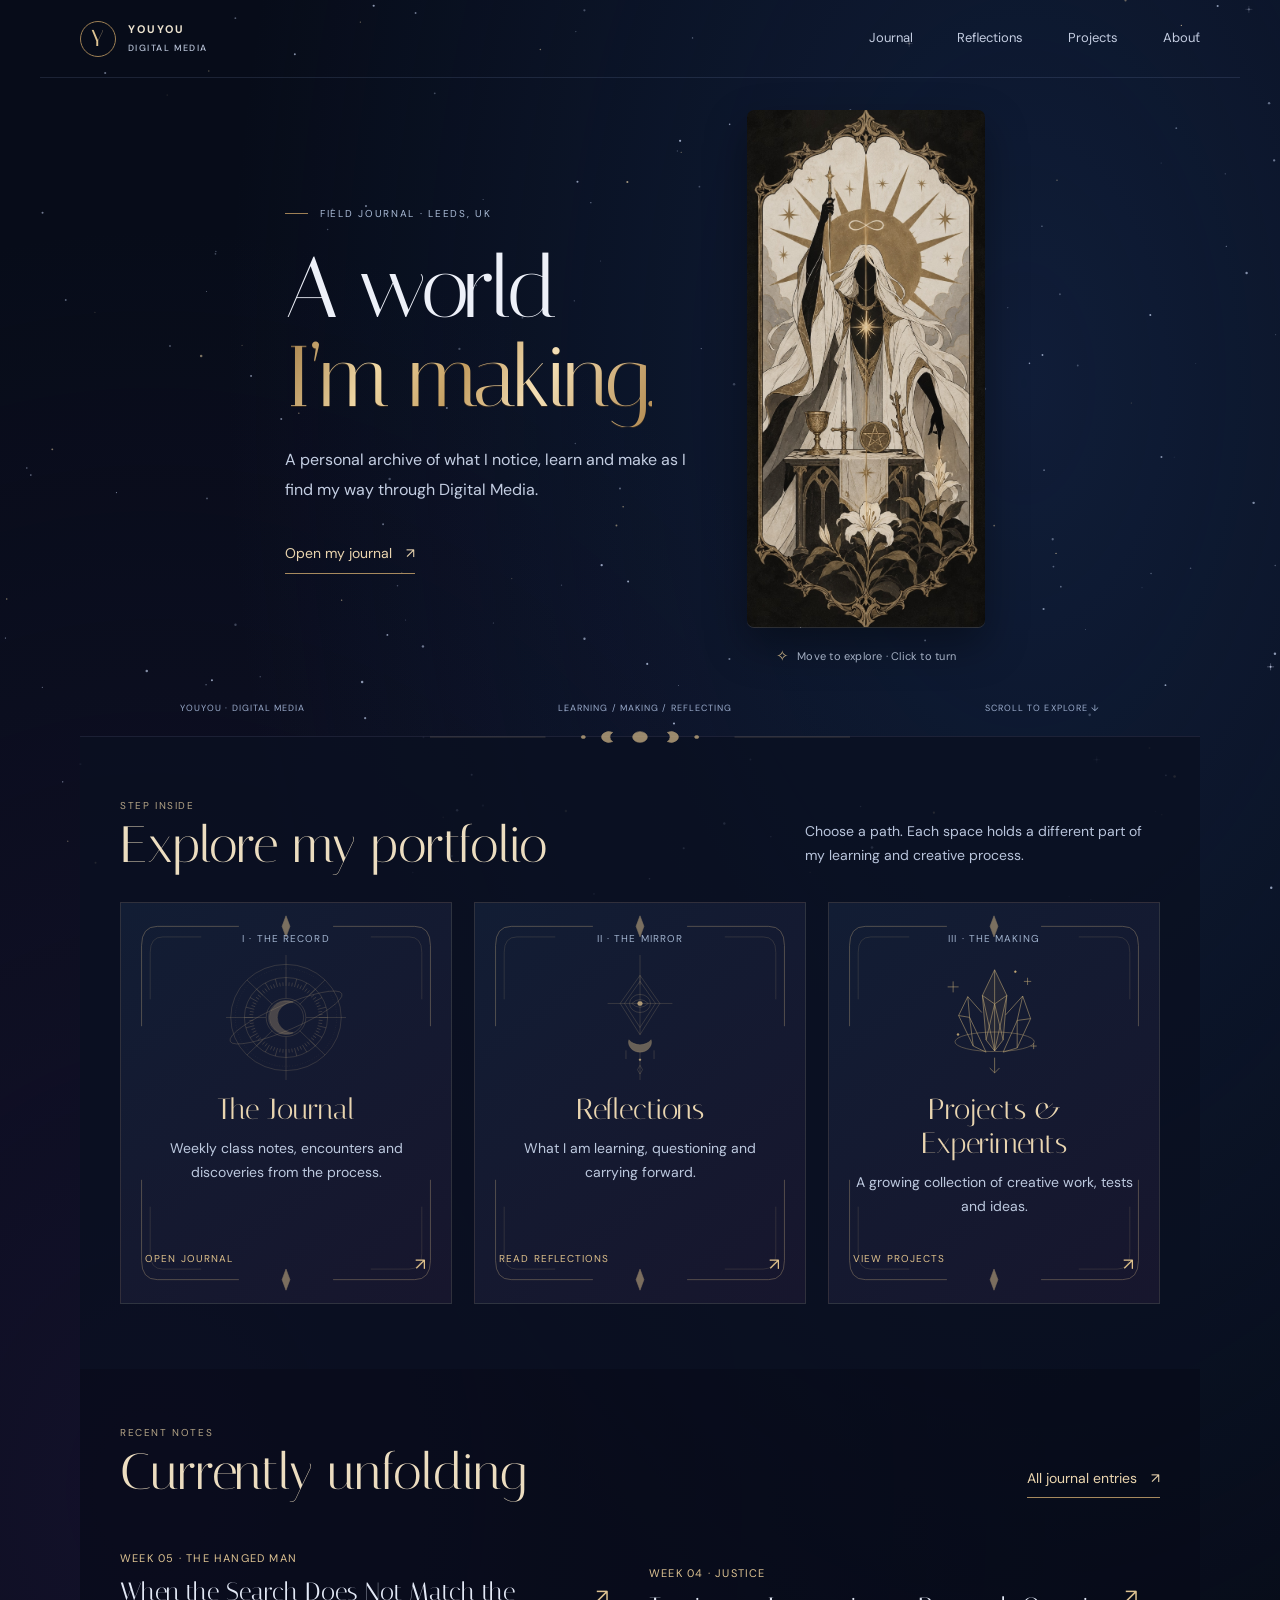
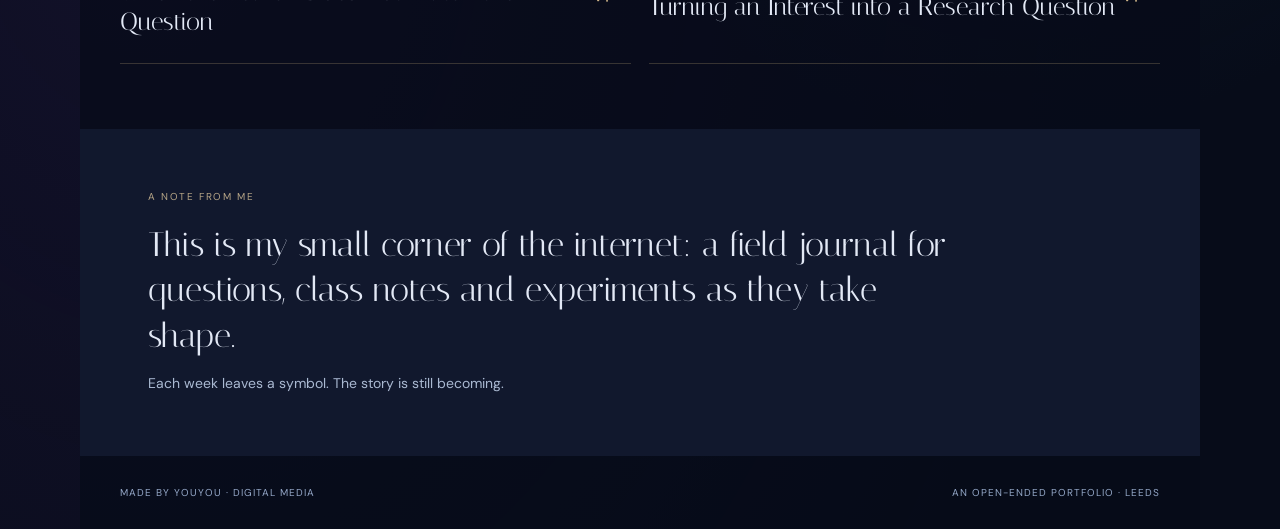
==== commit e2080eba: "Unify all pages with an interactive goddess tarot and crisp night sky" ====
--- a/index.html
+++ b/index.html
@@ -1,17 +1,178 @@
 <!doctype html>
-<html lang="en"><head>
-  <meta charset="utf-8">
-  <meta name="viewport" content="width=device-width, initial-scale=1">
-  <meta name="theme-color" content="#09090f">
-  <meta name="description" content="Youyou's Digital Media portfolio: a personal world of learning, reflection and creative work.">
+<html lang="en">
+<head>
+  <meta charset="utf-8" />
+  <meta name="viewport" content="width=device-width, initial-scale=1" />
+  <meta name="theme-color" content="#09090f" />
+  <meta name="description" content="Youyou's Digital Media portfolio: a personal world of learning, reflection and creative work." />
   <title>A World I’m Making — Youyou</title>
-  <link rel="preconnect" href="https://fonts.googleapis.com">
-  <link rel="preconnect" href="https://fonts.gstatic.com" crossorigin="">
-  <link href="https://fonts.googleapis.com/css2?family=DM+Sans:wght@400;500;600;700&amp;family=Cormorant+Garamond:wght@500;600;700&amp;family=Playfair+Display:wght@500;600;700&amp;display=swap" rel="stylesheet">
-  <link href="stylesheet.css?v=12" rel="stylesheet" type="text/css">
-
+  <link rel="preconnect" href="https://fonts.googleapis.com" />
+  <link rel="preconnect" href="https://fonts.gstatic.com" crossorigin />
+  <link href="https://fonts.googleapis.com/css2?family=DM+Sans:wght@400;500;600;700&family=Cormorant+Garamond:wght@500;600;700&family=Playfair+Display:wght@500;600;700&display=swap" rel="stylesheet" />
+  <link href="stylesheet.css?v=13" rel="stylesheet" type="text/css" />
+<style data-theme="observatory">
+@import url('https://fonts.googleapis.com/css2?family=Italiana&family=DM+Sans:wght@400;500;600;700&display=swap');
+
+:root { --project-crystal:url("data:image/svg+xml,%3Csvg xmlns='http://www.w3.org/2000/svg' viewBox='0 0 180 200' fill='none' stroke='%23d4b77e' stroke-width='.9' stroke-linejoin='round'%3E%3Cpath fill='%23aa8a58' fill-opacity='.12' d='M71 63 91 21 111 63 105 136 91 154 77 136Z'/%3E%3Cpath d='m71 63 20 14 20-14M91 21v56m0 0v77M71 63l20 91 20-91M77 136l14-59 14 59M70 91 47 65 32 96 56 146 77 156M47 65l3 34 27 57M32 96l18 3 6 47M109 95l28-31 13 37-22 48-23 7M137 64l-9 40-23 52m45-55-22 3v45'/%3E%3Cellipse cx='91' cy='139' rx='65' ry='16' stroke-opacity='.7'/%3E%3Cpath d='M91 165v25m-8-8 8 8 8-8M23 40v18m-9-9h18M145 34v12m-6-6h12M155 141v10m-5-5h10'/%3E%3Ccircle cx='31' cy='127' r='1.5' fill='%23d4b77e'/%3E%3Ccircle cx='125' cy='24' r='1.5' fill='%23d4b77e'/%3E%3C/svg%3E");  --night:#070c19; --night-blue:#0b1226; --plum:#15172d; --ink:#e9edf8; --muted:#bac4d8; --gold:#dec392; --gold-soft:#9e8055; --line:rgba(204,178,127,.24); --serif:'Italiana',Georgia,serif; }
+html,body { background:#070c19; }
+body { isolation:isolate; background:radial-gradient(ellipse at 80% 18%,rgba(24,46,87,.5),transparent 55%),radial-gradient(ellipse at 12% 70%,rgba(43,26,76,.32),transparent 60%),#070c19; }
+#constellation-sky { position:fixed; z-index:0; inset:0; pointer-events:none; }
+.site-shell { position:relative; z-index:1; isolation:isolate; background:transparent; overflow:clip; }
+.site-shell::before,.site-shell::after { content:none; }
+.hero::before,.hero::after,.subpage-hero::before,.latest-section::before,.intro-band::before { display:none; }
+.topbar { max-width:1200px; height:78px; padding:0 40px; border-bottom:1px solid rgba(154,178,222,.14); }
+.wordmark-mark { width:36px; height:36px; border:1px solid var(--gold-soft); border-radius:50%; background:none; font-family:var(--serif); font-size:23px; }
+.wordmark { color:#ece3cf; }
+nav a { color:#c4cde1; }
+nav a:hover,nav a[aria-current=page] { color:#efdcb4; }
+h1,h2,h3 { font-family:var(--serif); }
+.hero { max-width:1180px; min-height:625px; margin:0 auto; padding:32px 40px 66px; display:grid; grid-template-columns:minmax(0,420px) 258px; justify-content:center; align-items:center; gap:32px; }
+.hero-copy { max-width:450px; animation:arrive .8s var(--ease-ink) both; }
+.hero h1 { font:400 clamp(64px,6.7vw,91px)/1.04 var(--serif); letter-spacing:-.035em; margin:22px 0 24px; }
+.hero h1 .title-first { color:#edf0f8; }
+.hero h1 em,.subpage-hero h1 em { font-style:normal; font-weight:400; color:#dfc08c; background:linear-gradient(115deg,#a37c45,#f0d8a5 26%,#c49e61 48%,#f4dfb5 68%,#b28a50); background-clip:text; -webkit-background-clip:text; -webkit-text-fill-color:transparent; text-shadow:none; filter:drop-shadow(0 1px 0 rgba(78,56,31,.6)); }
+.hero-intro { max-width:410px; color:#c4cee2; font-size:16px; line-height:1.85; }
+.eyebrow { color:#aabbd6; font-size:10px; letter-spacing:.17em; }
+.eyebrow-line { width:23px; background:var(--gold-soft); }
+.text-link { color:#ead5af; border-bottom-color:#a78a5e; }
+.hero-foot { left:11%; right:11%; bottom:19px; color:#9baccc; font-size:9px; }
+.tarot-stage { position:relative; width:238px; max-width:100%; justify-self:center; perspective:1000px; --tilt-x:0deg; --tilt-y:0deg; --light-x:50%; --light-y:30%; }
+.tarot-toggle { display:block; position:relative; width:100%; aspect-ratio:1206/2622; padding:0; border:0; background:none; color:var(--ink); cursor:pointer; transform-style:preserve-3d; transform:rotateX(var(--tilt-x)) rotateY(var(--tilt-y)); transition:transform .3s ease; -webkit-tap-highlight-color:transparent; }
+.tarot-toggle:focus-visible { outline:2px solid #e9d3a2; outline-offset:8px; border-radius:6px; }
+.tarot-inner { position:absolute; inset:0; display:block; transform-style:preserve-3d; transition:transform .85s cubic-bezier(.22,1,.36,1); }
+.tarot-toggle.is-turned .tarot-inner { transform:rotateY(180deg); }
+.tarot-face { position:absolute; inset:0; display:block; backface-visibility:hidden; -webkit-backface-visibility:hidden; border-radius:7px; overflow:hidden; box-shadow:0 18px 42px rgba(0,0,0,.36),0 1px 0 rgba(247,219,165,.2); }
+.tarot-face::after { content:""; position:absolute; inset:0; border-radius:inherit; pointer-events:none; background:radial-gradient(ellipse at var(--light-x) var(--light-y),rgba(252,227,177,.2),transparent 58%); opacity:.3; transition:opacity .3s; mix-blend-mode:screen; }
+.tarot-toggle:hover .tarot-face::after { opacity:.8; }
+.tarot-original { display:block; width:100%; height:100%; object-fit:contain; }
+.tarot-front svg { display:block; width:100%; height:100%; }
+.tarot-back { display:flex; flex-direction:column; align-items:center; justify-content:center; padding:38px; transform:rotateY(180deg); background:linear-gradient(150deg,#151f38,#0b1225 55%,#241a38); border:1px solid #b39562; text-align:center; }
+.tarot-back::before { position:absolute; inset:10px; content:""; border:1px solid rgba(212,186,135,.4); border-radius:2px; }
+.tarot-back-symbol { display:block; width:110px; height:110px; margin-bottom:29px; color:#d9bd86; }
+.tarot-back-title { display:block; color:#ebd6af; font:400 31px/1.14 var(--serif); margin-bottom:20px; }
+.tarot-back-copy { display:block; color:#c2cce0; font:400 13px/1.8 var(--sans); }
+.tarot-back-end { display:block; color:#bba582; font:400 9px/1.5 var(--sans); letter-spacing:.15em; margin-top:27px; }
+.tarot-hint { display:flex; align-items:center; justify-content:center; gap:8px; margin:16px 0 0; color:#b8c4da; font-size:11px; letter-spacing:.02em; }
+.tarot-hint::before { content:"✧"; color:var(--gold); font-size:15px; }
+.hint-touch { display:none; }
+.priestess-orb { transform-box:fill-box; transform-origin:center; animation:oracle-breathe 5s ease-in-out infinite; }
+.card-celestial { transform-origin:180px 121px; animation:moon-breathe 7s ease-in-out infinite; }
+@keyframes oracle-breathe { 0%,100% { translate:0 0; } 50% { translate:0 -3px; } }
+@keyframes moon-breathe { 0%,100% { opacity:.65; } 50% { opacity:1; } }
+.portfolio-index,.latest-section,.subpage-hero,.page-content { max-width:1120px; padding-left:40px; padding-right:40px; }
+.portfolio-index { background:rgba(10,16,33,.82); padding-top:61px; padding-bottom:65px; border-top:1px solid rgba(166,154,192,.12); }
+.portfolio-index::before { background:var(--ornament-phases) center/contain no-repeat; top:-23px; height:46px; width:min(47%,420px); opacity:.8; }
+.section-heading { gap:30px; margin-bottom:31px; }
+.section-heading h2 { color:#ecddc0; font-size:clamp(37px,4.1vw,51px); }
+.section-kicker { color:#b6a587; font-size:10px; letter-spacing:.16em; }
+.section-description { color:#b9c5dc; font-size:14px; max-width:355px; }
+.portal-grid { gap:22px; }
+.portal-card { background:linear-gradient(145deg,#121d34,#17162d); border:1px solid rgba(170,153,116,.18); min-height:352px; padding:27px 24px 24px; }
+.portal-card:hover { background:#1b2340; border-color:#bda271; transform:translateY(-5px); }
+.portal-card::before { inset:8px; opacity:.6; }
+.portal-number { color:#a2b4cf; font-size:10px; }
+.portal-symbol { width:120px; height:125px; margin:8px auto 8px; opacity:.9; }
+.portal-card h3 { color:#e9d5b0; font-size:29px; line-height:1.17; margin-bottom:10px; }
+.portal-card p { color:#bdc9df; font-size:14px; line-height:1.7; }
+.portal-action { color:#dfc18b; font-size:10px; }
+.portal-work .portal-symbol { background-image:var(--project-crystal); background-size:110px 122px; rotate:0deg; }
+.latest-section { background:rgba(7,12,25,.72); padding-top:56px; padding-bottom:65px; }
+.latest-link { background:transparent; border-bottom:1px solid var(--line); padding-left:0; }
+.latest-link:hover { background:rgba(38,43,78,.4); }
+.latest-link strong { color:#e3e9f6; font-size:25px; }
+.intro-band { max-width:1120px; margin:auto; padding:60px 68px; background:#11182d; }
+.intro-statement { color:#e2e8f5; max-width:820px; font-size:34px; line-height:1.35; }
+.intro-aside { color:#aab9d2; }
+footer { max-width:1120px; padding:28px 40px; color:#95a8c8; background:rgba(7,12,25,.7); }
+.subpage-hero { padding-top:56px; padding-bottom:31px; background:transparent; }
+.subpage-hero h1 { color:#e9edf7; font:400 clamp(52px,6.7vw,78px)/1.08 var(--serif); letter-spacing:-.025em; margin:20px 0; max-width:100%; }
+.subpage-hero .hero-intro { max-width:700px; color:#bdcbe1; font-size:16px; }
+.page-jump { gap:9px; margin-top:24px; }
+.page-jump a { background:#0b1429; border-color:rgba(184,162,119,.35); color:#cad6e9; padding:9px 14px; }
+.page-jump a:hover { background:#1e2441; color:#efd5a5; border-color:#bea06c; }
+.page-content { background:rgba(8,14,29,.94); border:1px solid rgba(146,167,212,.12); padding-top:8px; padding-bottom:48px; }
+.page-entry { grid-template-columns:112px minmax(0,1fr) 166px; gap:27px; padding:36px 0 40px; border-top-color:rgba(164,185,220,.16); }
+.page-entry:first-child { border-top:0; }
+.entry-prose { color:#d4def0; }
+.entry-prose h2 { color:#ead7b3; font-size:34px; line-height:1.16; margin-bottom:20px; }
+.entry-prose p { color:#d2dcef; font-size:15px; line-height:1.9; }
+.entry-prose a { color:#e4c58f; }
+.entry-meta { min-height:180px; background:var(--ornament-frame) center/100% 100% no-repeat,#121b32; padding:22px 10px; border:0; }
+.entry-meta::before { font-size:35px; min-height:65px; color:#d8c193; }
+.entry-meta::after { color:#d6c49d; font-size:11px; letter-spacing:.08em; }
+.entry-meta span:first-child { color:#a8bedc; }
+.entry-meta span:last-child { color:#c4d0e4; font-size:9px; line-height:1.6; }
+.entry-note { background:#101b32; border-left:1px solid #9f875c; padding:15px 13px; }
+.entry-note>span { color:#acbdd7; font-size:9px; }
+.entry-note p { color:#d9dcf0; font-size:18px; line-height:1.5; }
+.embedded-board { margin:26px 0; max-width:100%; }
+.embedded-board img,.padlet-screenshot { display:block; width:100%; max-width:100%; height:auto; object-fit:contain; border:1px solid rgba(177,193,222,.2); }
+.dataset-report { background:#101a30; border-color:rgba(198,169,116,.35); padding:21px; }
+.report-heading h3 { color:#e6d1aa; font-size:30px; }
+.report-heading p,.report-chart figcaption,.method-note p { color:#c0cde3; }
+.method-note { background:#15203a; }
+.pie-slice { stroke:#101a30; }
+.pie-none { fill:#809bc8; }.pie-helpful { fill:#a38abd; }.pie-mixed { fill:#c9ac76; }
+.project-card { margin-top:25px; background:linear-gradient(130deg,#111f38,#18162e); border-color:rgba(194,168,117,.4); padding:34px; }
+.project-card h2 { color:#e8d4af; font-size:43px; }
+.project-topline { color:#acbdd9; font-size:10px; }
+.project-summary,.project-details p,.project-note p { color:#c3d0e5; }
+.project-details { border-top-color:var(--line); }
+.project-note { padding:30px 4px 6px; }
+.dataset-placeholder { background:#111b31; border-color:#6e6881; }
+.dataset-placeholder p { color:#c5d0e3; }
+@media(max-width:900px) {
+  .hero { gap:28px; padding-left:34px; padding-right:34px; grid-template-columns:minmax(0,1fr) 240px; min-height:590px; }
+  .hero h1 { font-size:clamp(53px,7.4vw,77px); }
+  .tarot-stage { width:240px; }
+  .page-entry { grid-template-columns:100px minmax(0,1fr); gap:24px; }
+  .entry-note { grid-column:2; max-width:none; margin-top:-10px; }
+  .entry-note p { margin-bottom:0; }
+  .portal-grid { gap:13px; }.portal-card { padding:25px 18px 22px; }.portal-card h3 { font-size:26px; }
+}
+@media(max-width:680px) {
+  .topbar { height:auto; min-height:78px; padding:14px 23px; gap:14px; }
+  nav a { font-size:12px; }
+  .hero { grid-template-columns:1fr; gap:32px; min-height:0; padding:42px 25px 69px; }
+  .hero-copy { width:100%; max-width:440px; justify-self:center; }
+  .hero h1 { font-size:clamp(57px,14.5vw,78px); margin-top:19px; margin-bottom:22px; }
+  .hero-intro { font-size:15px; line-height:1.8; margin-bottom:20px; }
+  .hero-foot { left:25px; right:25px; font-size:8px; bottom:18px; }
+  .tarot-stage { width:min(65vw,250px); }
+  .tarot-back { padding:32px; }
+  .tarot-back-title { font-size:29px; }
+  .hint-desktop { display:none; }.hint-touch { display:inline; }
+  .portfolio-index,.latest-section,.subpage-hero,.page-content { padding-left:24px; padding-right:24px; }
+  .portfolio-index { padding-top:48px; padding-bottom:44px; }
+  .portfolio-index::before { width:70%; }
+  .section-heading h2 { font-size:38px; }
+  .portal-grid { gap:18px; }.portal-card { min-height:338px; padding:26px; }.portal-card h3 { font-size:31px; }
+  .latest-section { padding-top:43px; padding-bottom:46px; }
+  .intro-band { padding:44px 24px; }.intro-statement { font-size:27px; }
+  footer { padding:24px; }
+  .subpage-hero { padding-top:41px; padding-bottom:27px; }
+  .subpage-hero h1 { font-size:clamp(48px,12vw,65px); line-height:1.08; }
+  .subpage-hero .hero-intro { font-size:15px; line-height:1.8; }
+  .page-jump a { font-size:12px; padding:8px 11px; }
+  .page-content { border-left:0; border-right:0; }
+  .page-entry { grid-template-columns:1fr; gap:21px; padding-top:29px; padding-bottom:30px; }
+  .entry-meta { width:115px; min-height:158px; padding:18px 9px; }
+  .entry-meta::before { min-height:49px; font-size:28px; }
+  .entry-note { grid-column:1; margin:0; }.entry-note p { font-size:19px; }
+  .entry-prose h2 { font-size:32px; }.entry-prose p { font-size:15px; }
+  .project-card { padding:25px 21px; }.project-card h2 { font-size:36px; }.project-topline { gap:15px; font-size:9px; }
+  .project-details { grid-template-columns:1fr; gap:16px; }
+  .dataset-report { padding:16px; }.report-heading h3 { font-size:27px; }
+}
+@media(prefers-reduced-motion:reduce) {
+  *,*::before,*::after { animation:none!important; scroll-behavior:auto!important; }
+  .tarot-toggle,.tarot-inner { transition:none; }
+  .tarot-toggle { transform:none; }
+}
+
+</style>
 </head>
-<body>
+<body><canvas id="constellation-sky" aria-hidden="true"></canvas>
   <div class="site-shell">
     <header class="topbar">
       <a class="wordmark" href="index.html" aria-label="Youyou, home"><span class="wordmark-mark">Y</span><span>YOUYOU <small>DIGITAL MEDIA</small></span></a>
@@ -21,39 +182,16 @@
       <section class="hero" id="home">
         <div class="hero-copy">
           <p class="eyebrow"><span class="eyebrow-line"></span> FIELD JOURNAL · LEEDS, UK</p>
-          <h1>A World<br>I’m <em>Making.</em></h1>
+          <h1><span class="title-first">A world</span><br /><em>I’m making.</em></h1>
           <p class="hero-intro">A personal archive of what I notice, learn and make as I find my way through Digital Media.</p>
           <a class="text-link" href="journal.html">Open my journal <span aria-hidden="true">↗</span></a>
         </div>
-        <a class="arcana-card arcana-card--moon" href="journal.html" aria-label="Open the journal: The Moon">
-          <span class="card-topline"><span>FIELD NOTES</span><span>XVIII</span></span>
-          <span class="card-orbit card-orbit--one" aria-hidden="true"></span>
-          <span class="card-orbit card-orbit--two" aria-hidden="true"></span>
-          <span class="card-dust" aria-hidden="true"><i></i><i></i><i></i><i></i><i></i><i></i><i></i><i></i><i></i></span>
-          <svg class="card-sigil" viewBox="0 0 360 560" role="img" aria-label="A moonlit tarot card with a silver moon, orbit lines, stars and distant mountains">
-<defs>
-<linearGradient id="moon-fill" x1="0" y1="0" x2="1" y2="1"><stop stop-color="#fffdf6"/><stop offset=".58" stop-color="#d9e3ff"/><stop offset="1" stop-color="#8299e8"/></linearGradient>
-<linearGradient id="mountain-fill" x1="0" y1="0" x2="0" y2="1"><stop stop-color="#f5f1e7"/><stop offset="1" stop-color="#828db9"/></linearGradient>
-<radialGradient id="moon-glow"><stop stop-color="#b8c9ff" stop-opacity=".23"/><stop offset="1" stop-color="#7186db" stop-opacity="0"/></radialGradient>
-<pattern id="moon-grain" width="13" height="13" patternUnits="userSpaceOnUse"><circle cx="3" cy="5" r=".7" fill="#29263c" opacity=".25"/><circle cx="10" cy="11" r=".45" fill="#29263c" opacity=".2"/></pattern>
-<clipPath id="moon-clip"><circle cx="180" cy="268" r="94"/></clipPath><clipPath id="scene-clip"><rect x="25" y="42" width="310" height="472" rx="120"/></clipPath>
-</defs>
-<g class="sigil-frame" fill="none" stroke="currentColor" stroke-linejoin="round"><rect x="8" y="8" width="344" height="544" rx="18" stroke-width="1.15"/><rect x="15" y="15" width="330" height="530" rx="14" stroke-width=".55" opacity=".7"/><path d="M34 35h292M34 525h292" stroke-width=".55" opacity=".55"/><path d="M34 35l12 12m280-12-12 12M34 525l12-12m280 12-12-12" stroke-width="1"/></g>
-<g class="sigil-window" fill="none" stroke="currentColor" stroke-linecap="round"><path d="M30 110V91Q180 3 330 91v19M30 450v19q150 87 300 0v-19" stroke-width="1.05" opacity=".8"/><path d="M45 102Q180 28 315 102M45 458q135 74 270 0" stroke-width=".5" opacity=".6"/><path d="M45 92l-8-13m21 5-4-15m25 8 1-17m219 32 8-13m-21 5 4-15m-25 8-1-17" stroke-width="1"/></g>
-<g class="sigil-chart" fill="none" stroke="currentColor" stroke-linecap="round"><circle cx="180" cy="268" r="144" stroke-width=".7" opacity=".72"/><circle cx="180" cy="268" r="132" stroke-width=".55" stroke-dasharray="1 5"/><circle cx="180" cy="268" r="112" stroke-width=".7" opacity=".76"/><circle cx="180" cy="268" r="100" stroke-width=".5" stroke-dasharray="2 5"/><path d="M180 89v84m0 190v84M20 268h66m188 0h66M67 155l53 53m120 120 53 53m0-226-53 53M120 328l-53 53" stroke-width=".75" opacity=".65"/><path d="M180 99v337M37 268h286M79 167l202 202m0-202L79 369" stroke-width=".45" stroke-dasharray="2 5" opacity=".76"/><path d="M180 116l6 17 17 6-17 6-6 17-6-17-17-6 17-6zM180 374l4 11 11 4-11 4-4 11-4-11-11-4 11-4z" stroke-width=".85"/></g>
-<g class="sigil-scene" clip-path="url(#scene-clip)"><circle cx="180" cy="268" r="120" fill="url(#moon-glow)"/><circle cx="180" cy="268" r="94" fill="url(#moon-fill)" stroke="#fff9e9" stroke-width="1.3"/><circle cx="180" cy="268" r="94" fill="url(#moon-grain)"/>
-<g clip-path="url(#moon-clip)" fill="none" stroke="#6275c9" stroke-width="2" opacity=".82"><path d="M99 221q22-32 42-14t34-5q15-23 34-8t26 2q19-17 36 4"/><path d="M87 240q19-20 34-7t31-7m66-1q22-22 49-5t27 3" stroke-width="1"/><path d="M99 301q18-24 34-9t34-10m45 23q18-20 35-3t24-6" stroke-width="1"/></g>
-<g class="sigil-orbit" fill="none" stroke="#9aabff" stroke-linecap="round"><ellipse cx="180" cy="268" rx="136" ry="57" transform="rotate(-28 180 268)" stroke-width=".9" opacity=".8"/><ellipse cx="180" cy="268" rx="141" ry="64" transform="rotate(31 180 268)" stroke-width=".55" stroke-dasharray="1 4" opacity=".8"/><path d="M45 208q135-114 270 0M45 328q135 114 270 0" stroke-width=".6" opacity=".72"/></g>
-<g class="sigil-stars" fill="currentColor"><path d="m90 195 5 15 15 5-15 5-5 15-5-15-15-5 15-5zM270 203l4 11 11 4-11 4-4 11-4-11-11-4 11-4zM282 350l5 13 13 5-13 5-5 13-5-13-13-5 13-5zM83 340l3 8 8 3-8 3-3 8-3-8-8-3 8-3z"/><circle cx="116" cy="162" r="2"/><circle cx="248" cy="166" r="2.4"/><circle cx="64" cy="277" r="2"/><circle cx="297" cy="276" r="2.2"/><circle cx="127" cy="382" r="1.8"/><circle cx="232" cy="384" r="2"/></g>
-<g class="sigil-thread" fill="none" stroke="#f2eee4" stroke-linecap="round" stroke-linejoin="round"><path d="M180 56c-3 39 2 53 0 76s-14 21-11 35l11 22 11-22c2-7 0-12-5-17m-6-18c-27-14-27-31-33-45m33 45c23-12 24-28 31-42m-31 42v45c-7 18-5 29 0 41" stroke-width="1.25"/><circle cx="180" cy="184" r="5" stroke-width="1"/><circle cx="180" cy="56" r="2.6" fill="#f2eee4"/></g>
-<path d="M22 436l46-54 20 24 36-42 27 31 27-40 26 34 28-29 28 37 24-26 44 61v102H22z" fill="#171b31" stroke="#a5b5ff" stroke-width=".9"/><path d="M22 459l50-35 25 17 29-19 27 24 28-32 32 31 27-14 28 15 31-22 33 23v89H22z" fill="url(#mountain-fill)" stroke="#f8f4eb" stroke-width="1"/><path d="M71 424l12 18 14-3m29-17 11 19 16-2m35-25 13 20 17-3m32 0 12 16 17-2m25-25 11 15 12-2" fill="none" stroke="#fffdf6" stroke-width="1.3"/><circle cx="180" cy="400" r="14" fill="#aebbe6" stroke="#eee8dc" stroke-width=".8"/><path d="M167 395q13 7 26 0m-24 9q11 6 22 0" fill="none" stroke="#434c75" stroke-width="1"/>
-</g>
-<g class="sigil-constellations" fill="none" stroke="currentColor" stroke-width=".65" opacity=".7"><path d="M66 125l18 12 13-21 17 11m124-2 16-14 17 15 17-8M72 402l17-12 14 10m172-9 17 11 11-12"/><circle cx="66" cy="125" r="1.7" fill="currentColor"/><circle cx="97" cy="116" r="1.7" fill="currentColor"/><circle cx="114" cy="127" r="1.7" fill="currentColor"/><circle cx="238" cy="125" r="1.7" fill="currentColor"/><circle cx="255" cy="111" r="1.7" fill="currentColor"/><circle cx="272" cy="126" r="1.7" fill="currentColor"/></g>
-</svg>
-          <span class="card-title">THE MOON</span>
-          <span class="card-caption">A quiet map through the unknown</span>
-          <span class="card-corner card-corner--one" aria-hidden="true">✧</span><span class="card-corner card-corner--two" aria-hidden="true">✧</span>
-        </a>
+        <div class="tarot-stage">
+          <button type="button" class="tarot-toggle" aria-label="Turn the goddess tarot card over" aria-pressed="false" aria-describedby="tarot-hint">
+            <span class="tarot-inner"><span class="tarot-face tarot-front" aria-hidden="false"><img class="tarot-original" src="tarot-card.jpg" alt="" width="1206" height="2622" fetchpriority="high"></span><span class="tarot-face tarot-back" aria-hidden="true"><svg class="tarot-back-symbol" viewBox="0 0 120 120" fill="none" aria-hidden="true"><circle cx="60" cy="60" r="53" stroke="currentColor" stroke-width=".7"/><circle cx="60" cy="60" r="45" stroke="currentColor" stroke-width=".5" stroke-dasharray="1 4"/><path d="M60 13v15m0 64v15M13 60h15m64 0h15M28 28l11 11m42 42 11 11m0-64L81 39M39 81 28 92" stroke="currentColor" stroke-width=".7"/><path d="M69 36a27 27 0 1 0 0 48 23 23 0 0 1 0-48Z" fill="currentColor"/><path d="m79 43 3 7 7 3-7 3-3 7-3-7-7-3 7-3Z" fill="currentColor"/></svg><span class="tarot-back-title">What will I make<br>of what I learn?</span><span class="tarot-back-copy">A personal world of class notes,<br>questions and creative beginnings.</span><span class="tarot-back-end">YOUYOU · DIGITAL MEDIA · LEEDS</span></span></span>
+          </button>
+          <p class="tarot-hint" id="tarot-hint"><span class="hint-desktop">Move to explore · Click to turn</span><span class="hint-touch">Tap to turn the card</span></p>
+        </div>
         <div class="hero-foot"><span>YOUYOU · DIGITAL MEDIA</span><span>LEARNING / MAKING / REFLECTING</span><span>SCROLL TO EXPLORE ↓</span></div>
       </section>
 
@@ -62,7 +200,7 @@
         <div class="portal-grid">
           <a class="portal-card portal-journal" href="journal.html"><span class="portal-number">I · THE RECORD</span><span class="portal-symbol" aria-hidden="true">☼</span><h3>The Journal</h3><p>Weekly class notes, encounters and discoveries from the process.</p><span class="portal-action">Open journal <b aria-hidden="true">↗</b></span></a>
           <a class="portal-card portal-reflections" href="reflections.html"><span class="portal-number">II · THE MIRROR</span><span class="portal-symbol" aria-hidden="true">☾</span><h3>Reflections</h3><p>What I am learning, questioning and carrying forward.</p><span class="portal-action">Read reflections <b aria-hidden="true">↗</b></span></a>
-          <a class="portal-card portal-work" href="work.html"><span class="portal-number">III · THE MAKING</span><span class="portal-symbol" aria-hidden="true">✧</span><h3>Projects &amp; Experiments</h3><p>A growing collection of creative work, tests and ideas.</p><span class="portal-action">View projects <b aria-hidden="true">↗</b></span></a>
+          <a class="portal-card portal-work" href="work.html"><span class="portal-number">III · THE MAKING</span><span class="portal-symbol" aria-hidden="true">✧</span><h3>Projects & Experiments</h3><p>A growing collection of creative work, tests and ideas.</p><span class="portal-action">View projects <b aria-hidden="true">↗</b></span></a>
         </div>
       </section>
 
@@ -78,6 +216,94 @@
     </main>
     <footer><span>MADE BY YOUYOU · DIGITAL MEDIA</span><span>AN OPEN-ENDED PORTFOLIO · LEEDS</span></footer>
   </div>
-
-
-</body></html>
+<script data-theme="observatory">
+(() => {
+  const reduced = matchMedia('(prefers-reduced-motion: reduce)');
+  const finePointer = matchMedia('(hover: hover) and (pointer: fine)');
+  const stage = document.querySelector('.tarot-stage');
+  const card = document.querySelector('.tarot-toggle');
+  if (stage && card) {
+    let bounds;
+    let frame;
+    card.addEventListener('click', () => {
+      const turned = card.getAttribute('aria-pressed') !== 'true';
+      card.setAttribute('aria-pressed', String(turned));
+      card.setAttribute('aria-label', turned ? 'Turn the tarot card back to the goddess' : 'Turn the goddess tarot card over');
+      card.classList.toggle('is-turned', turned);
+      card.querySelector('.tarot-front').setAttribute('aria-hidden', String(turned));
+      card.querySelector('.tarot-back').setAttribute('aria-hidden', String(!turned));
+    });
+    stage.addEventListener('pointerenter', () => { bounds = stage.getBoundingClientRect(); });
+    stage.addEventListener('pointermove', event => {
+      if (!finePointer.matches || reduced.matches || !bounds) return;
+      const x = Math.max(0, Math.min(1, (event.clientX - bounds.left) / bounds.width));
+      const y = Math.max(0, Math.min(1, (event.clientY - bounds.top) / bounds.height));
+      cancelAnimationFrame(frame);
+      frame = requestAnimationFrame(() => {
+        stage.style.setProperty('--tilt-x', `${(0.5 - y) * 12}deg`);
+        stage.style.setProperty('--tilt-y', `${(x - 0.5) * 14}deg`);
+        stage.style.setProperty('--light-x', `${x * 100}%`);
+        stage.style.setProperty('--light-y', `${y * 100}%`);
+      });
+    });
+    stage.addEventListener('pointerleave', () => {
+      cancelAnimationFrame(frame);
+      stage.style.setProperty('--tilt-x', '0deg');
+      stage.style.setProperty('--tilt-y', '0deg');
+      stage.style.setProperty('--light-x', '50%');
+      stage.style.setProperty('--light-y', '30%');
+    });
+  }
+
+  const sky = document.querySelector('#constellation-sky');
+  if (!sky) return;
+  const context = sky.getContext('2d');
+  if (!context) return;
+  let width, height, stars = [], animation, resizeTimer, lastFrame = 0;
+  let seed = 127;
+  const random = () => { seed = (seed * 1664525 + 1013904223) >>> 0; return seed / 4294967296; };
+  function fit() {
+    width = innerWidth; height = innerHeight;
+    const ratio = Math.min(devicePixelRatio || 1, 2);
+    sky.width = Math.round(width * ratio); sky.height = Math.round(height * ratio);
+    sky.style.width = `${width}px`; sky.style.height = `${height}px`;
+    context.setTransform(ratio, 0, 0, ratio, 0, 0);
+    seed = 127;
+    stars = Array.from({ length: Math.max(50, Math.min(190, Math.round(width * height / 5500))) }, () => ({
+      x: random() * width, y: random() * height, radius: .45 + random() * .85,
+      phase: random() * Math.PI * 2, speed: .15 + random() * .3,
+      cross: random() > .965, warm: random() > .77
+    }));
+    draw(0);
+  }
+  function draw(time) {
+    context.clearRect(0, 0, width, height);
+    for (const star of stars) {
+      const alpha = reduced.matches ? .57 : .48 + Math.sin(time / 1000 * star.speed + star.phase) * .22;
+      context.fillStyle = star.warm ? `rgba(235,212,166,${alpha})` : `rgba(211,225,255,${alpha})`;
+      context.beginPath(); context.arc(star.x, star.y, star.radius, 0, Math.PI * 2); context.fill();
+      if (star.cross) {
+        context.strokeStyle = `rgba(227,231,255,${alpha * .75})`; context.lineWidth = .65;
+        context.beginPath(); context.moveTo(star.x - 3.5, star.y); context.lineTo(star.x + 3.5, star.y);
+        context.moveTo(star.x, star.y - 3.5); context.lineTo(star.x, star.y + 3.5); context.stroke();
+      }
+    }
+  }
+  function tick(time) {
+    if (time - lastFrame > 50) { draw(time); lastFrame = time; }
+    animation = requestAnimationFrame(tick);
+  }
+  function start() {
+    cancelAnimationFrame(animation);
+    if (!reduced.matches && !document.hidden) animation = requestAnimationFrame(tick);
+    else draw(0);
+  }
+  fit(); start();
+  addEventListener('resize', () => { clearTimeout(resizeTimer); resizeTimer = setTimeout(fit, 100); });
+  document.addEventListener('visibilitychange', start);
+  reduced.addEventListener('change', start);
+})();
+
+</script>
+</body>
+</html>
